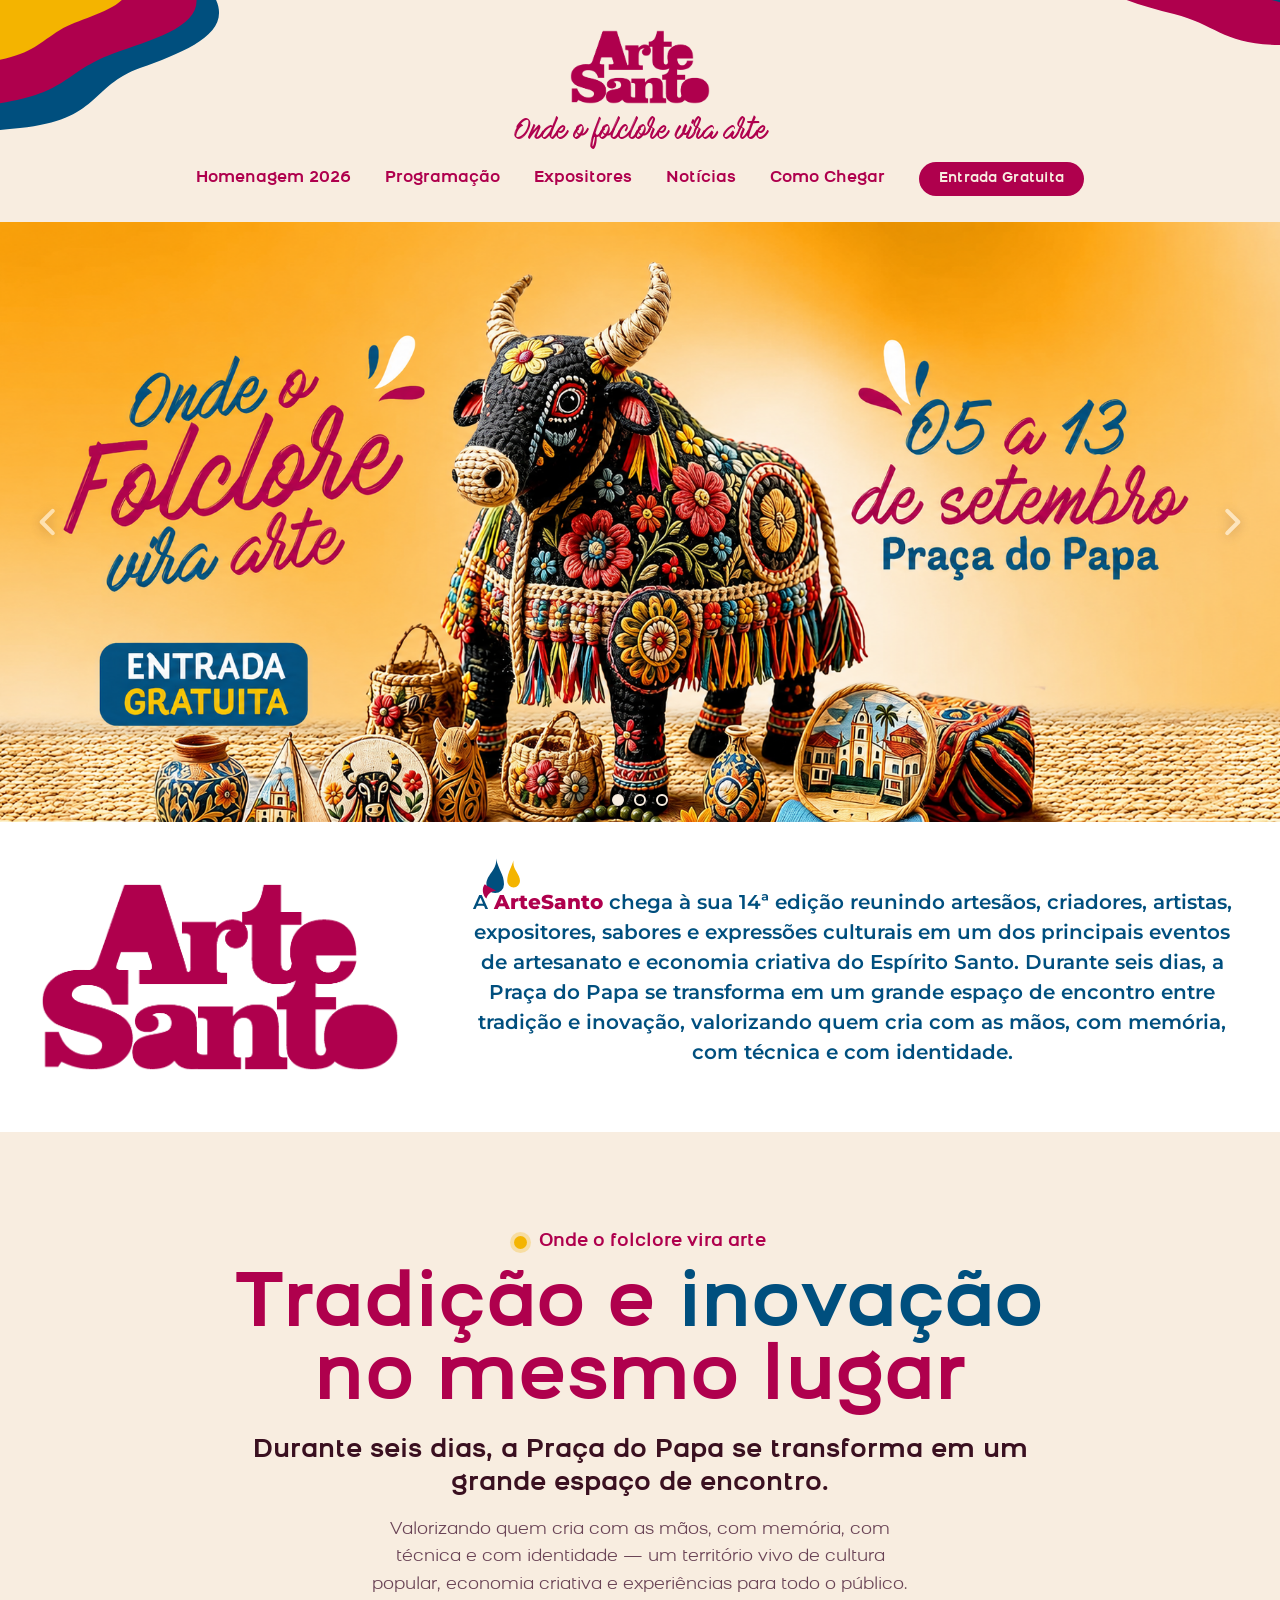
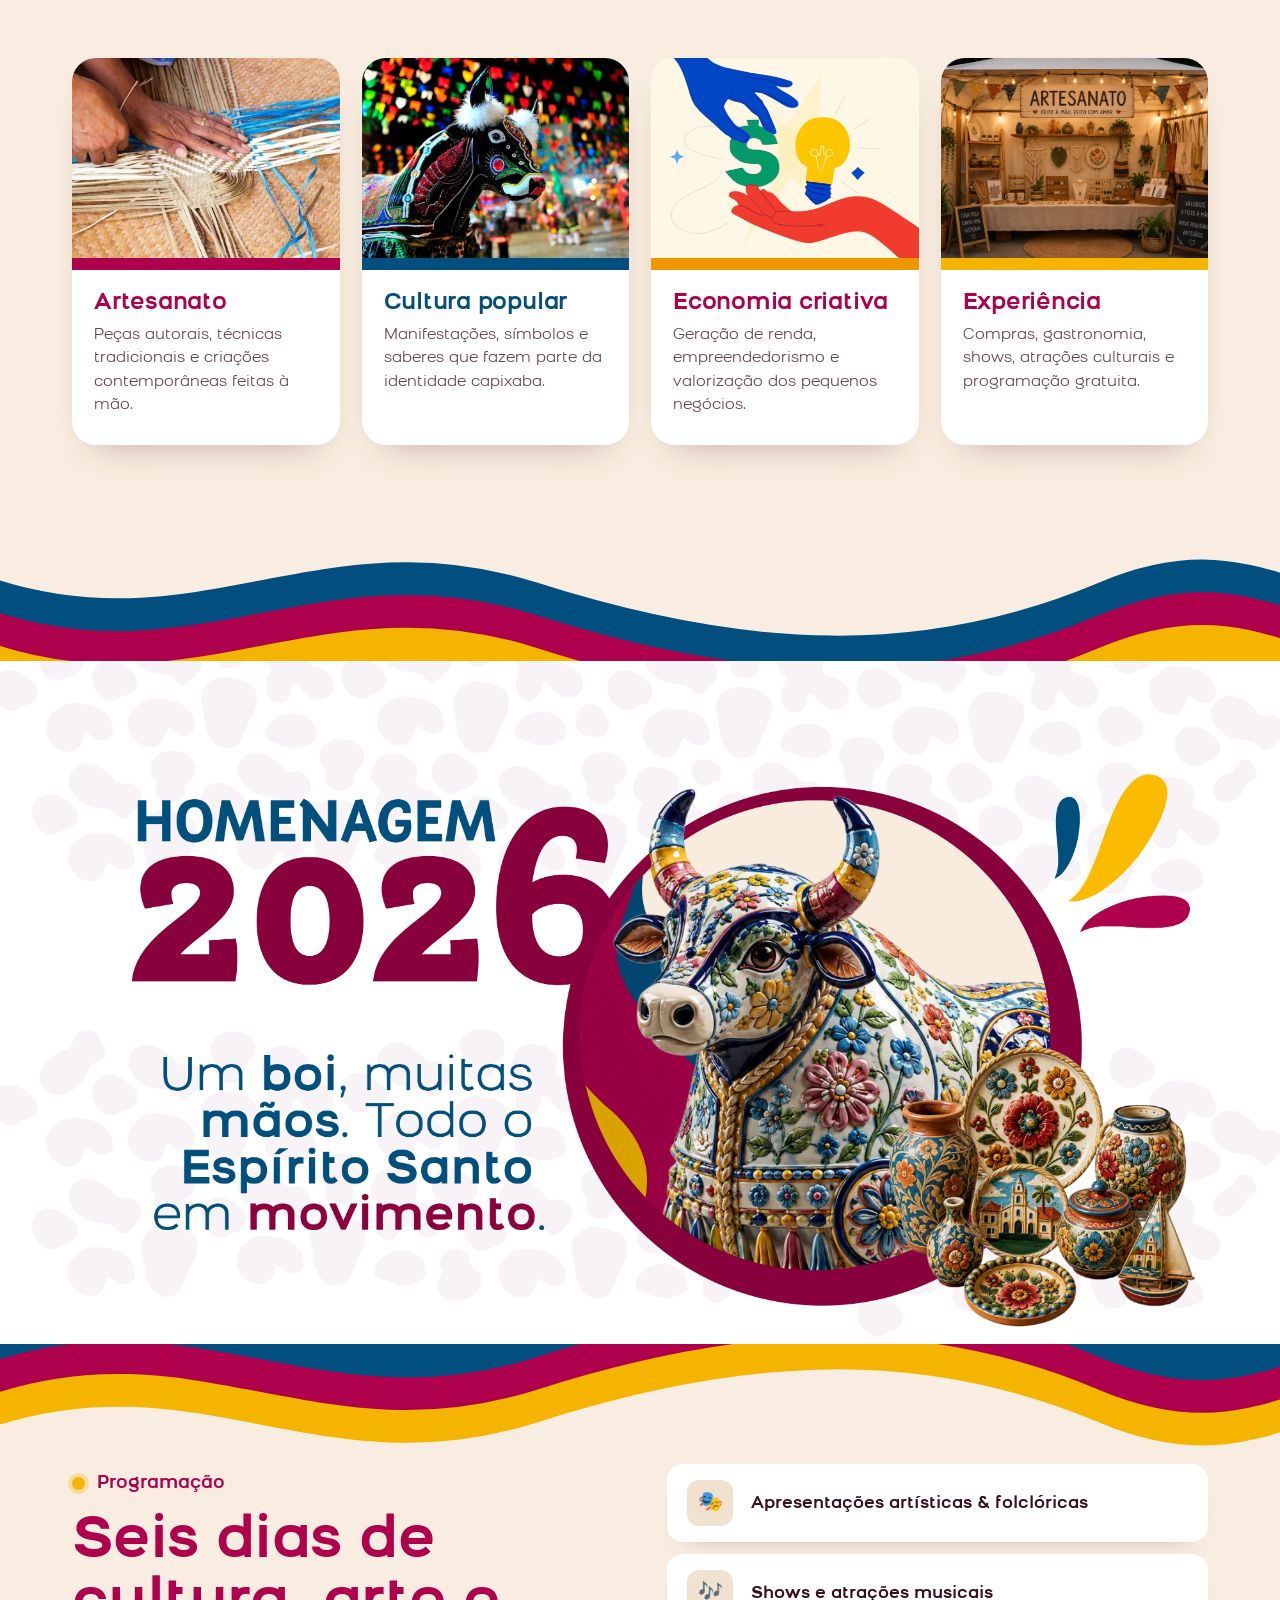
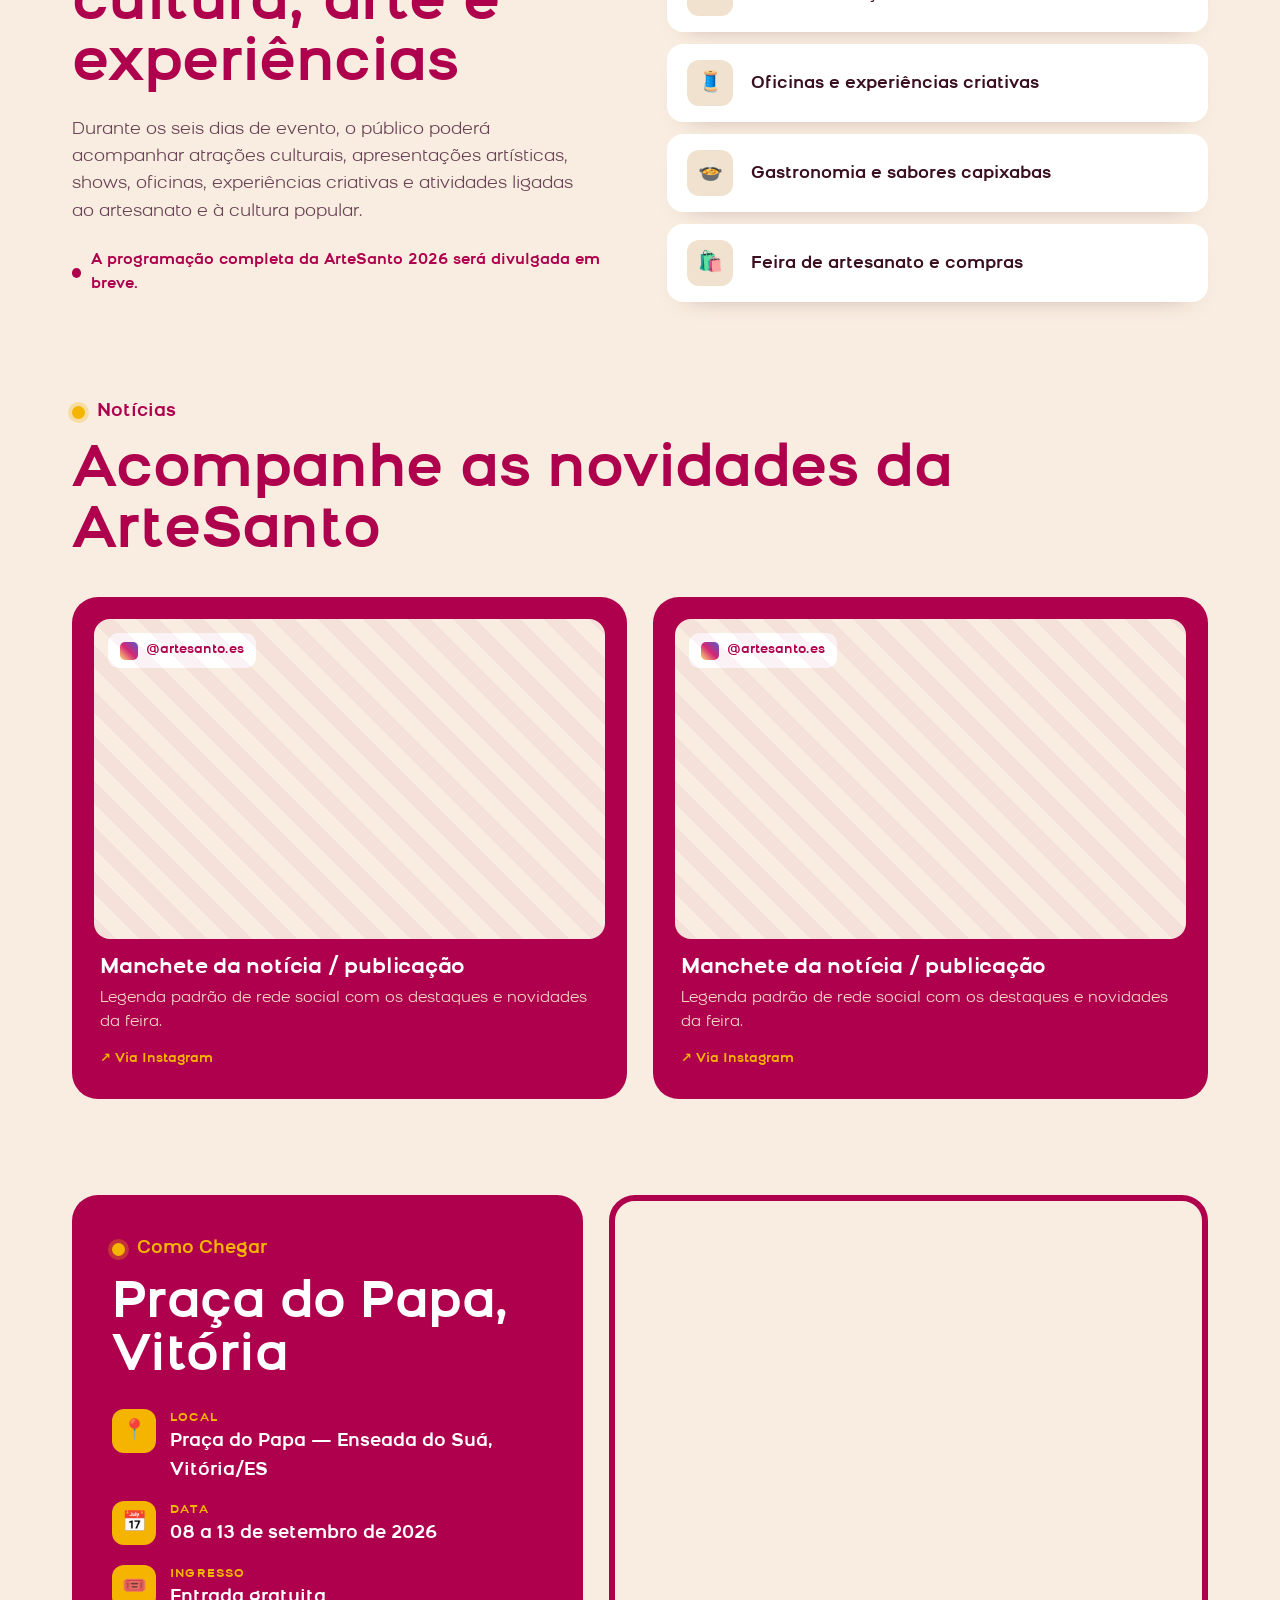
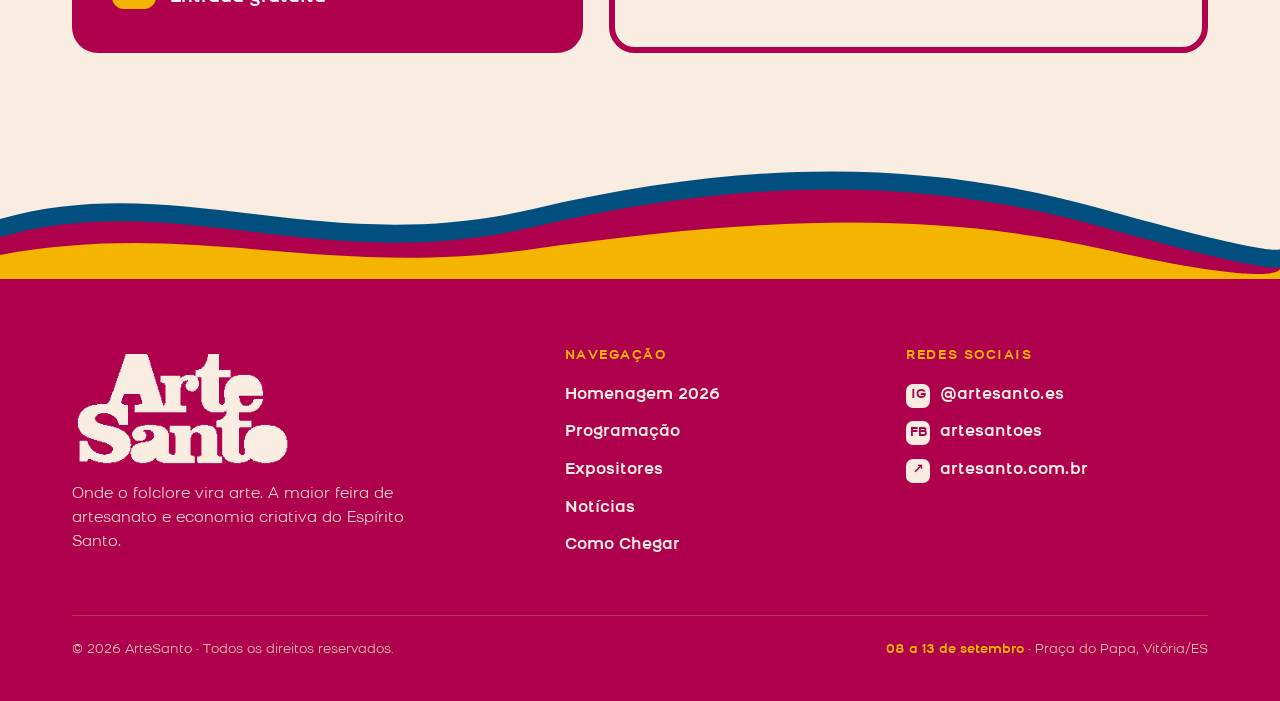
==== index.html @ 48ae7c22 "Troca as artes do aviso de edital pelas versoes atualizadas AVISO_EDITAL Co-Authored-By: Claude Fabl" ====
<!DOCTYPE html>
<html lang="pt-BR">

<head>
  <meta charset="UTF-8" />
  <meta name="viewport" content="width=device-width, initial-scale=1.0" />
  <title>ArteSanto 2026 — Onde o folclore vira arte</title>
  <link rel="icon" type="image/png" sizes="32x32" href="img/favicon-32.png" />
  <link rel="icon" type="image/png" sizes="192x192" href="img/favicon-192.png" />
  <link rel="icon" type="image/png" sizes="512x512" href="img/favicon-512.png" />
  <link rel="apple-touch-icon" sizes="180x180" href="img/apple-touch-icon.png" />
  <script>document.write('<link rel="stylesheet" href="css/styles.css?v=' + Date.now() + '">');</script>
  <noscript>
    <link rel="stylesheet" href="css/styles.css" />
  </noscript>
</head>

<body>

  <!-- ============ HEADER ============ -->
  <header id="top">
    <svg class="corner-tl" viewBox="0 0 340 220" fill="none" aria-hidden="true">
      <path d="M-40 0H230c30 40-20 60-70 78s-40 52-120 60S-60 150-60 150z" fill="#004F7E" />
      <path d="M-40 -10H210c26 44-30 56-78 74s-44 40-118 50S-60 120-60 120z" fill="#AF004D" />
      <path d="M-40 -20H150c10 40-44 44-70 60s-30 28-90 34S-60 96-60 96z" fill="#F4B400" />
    </svg>
    <svg class="corner-tr" viewBox="0 0 320 200" fill="none" aria-hidden="true">
      <path d="M360 -20H120c-30 36 26 52 74 64s50 36 130 30 56-28 56-28z" fill="#AF004D" />
      <path d="M360 -40H170c-20 30 30 44 70 54s60 26 120 22z" fill="#004F7E" />
    </svg>
    <button class="burger" id="burger" aria-label="Menu"><span></span><span></span><span></span></button>
    <nav class="nav">
      <a class="logo" href="#top"><img src="img/logo-stack.png" alt="ArteSanto" /></a>
      <div class="tagline script">Onde o folclore vira arte</div>
      <div class="menu">
        <a href="#homenagem">Homenagem 2026</a>
        <a href="#programacao">Programação</a>
        <a href="#expositores">Expositores</a>
        <a href="#noticias">Notícias</a>
        <a href="#chegar">Como Chegar</a>
        <a class="free" href="#evento">Entrada Gratuita</a>
      </div>
    </nav>
  </header>

  <!-- ============ HERO (carrossel de banners oficiais) ============ -->
  <section class="hero-banner" id="evento">
    <div class="hero-carousel" id="heroCarousel">
      <div class="hc-slide active">
        <picture>
          <source media="(max-width:600px)" srcset="img/banner-hero-mobile.png" />
          <source media="(max-width:1024px)" srcset="img/banner-hero-tablet.png" />
          <img src="img/banner-hero.png"
            alt="ArteSanto — Onde o folclore vira arte · 08 a 13 de setembro · Praça do Papa · Entrada gratuita" />
        </picture>
      </div>
      <div class="hc-slide fit">
        <img class="hc-bg" src="img/AVISO_EDITAL%201-05.png" alt="" aria-hidden="true" />
        <picture>
          <source media="(max-width:600px)" srcset="img/AVISO_EDITAL%201-01.png" />
          <source media="(max-width:1024px)" srcset="img/AVISO_EDITAL%201-03.png" />
          <img src="img/AVISO_EDITAL%201-05.png"
            alt="Artesão capixaba com SICAB — edital da ADERES para seleção de expositores da ArteSanto será publicado no dia 15/07" />
        </picture>
      </div>
      <div class="hc-slide fit">
        <img class="hc-bg" src="img/AVISO_EDITAL%201-06.png" alt="" aria-hidden="true" />
        <picture>
          <source media="(max-width:600px)" srcset="img/AVISO_EDITAL%201-02.png" />
          <source media="(max-width:1024px)" srcset="img/AVISO_EDITAL%201-04.png" />
          <img src="img/AVISO_EDITAL%201-06.png"
            alt="Garanta seu estande comercial — conheça as vantagens e faça sua reserva: Luci (27) 98115-8584 · Sandro (83) 99604-3279" />
        </picture>
      </div>
      <button class="hc-arrow prev" aria-label="Slide anterior">
        <svg viewBox="0 0 24 24" aria-hidden="true">
          <path d="M15 5l-7 7 7 7" fill="none" stroke="currentColor" stroke-width="2.6" stroke-linecap="round"
            stroke-linejoin="round" />
        </svg>
      </button>
      <button class="hc-arrow next" aria-label="Próximo slide">
        <svg viewBox="0 0 24 24" aria-hidden="true">
          <path d="M9 5l7 7-7 7" fill="none" stroke="currentColor" stroke-width="2.6" stroke-linecap="round"
            stroke-linejoin="round" />
        </svg>
      </button>
      <div class="hc-dots">
        <button class="hc-dot active" aria-label="Ir para o slide 1"></button>
        <button class="hc-dot" aria-label="Ir para o slide 2"></button>
        <button class="hc-dot" aria-label="Ir para o slide 3"></button>
      </div>
    </div>
  </section>

  <!-- ============ EVENTO INTRO (logo + paragrafo) ============ -->
  <section class="evento-intro">
    <!-- <div class="ei-strip"></div> -->
    <div class="wrap ei-grid">
      <div class="ei-logo"><img src="img/logo-stack.png" alt="ArteSanto" /></div>
      <div class="ei-text">
        <svg class="ei-drops" viewBox="0 0 70 64" fill="none" aria-hidden="true">
          <path d="M30 2c2 14-12 20-12 32a11 11 0 0022 0C40 22 33 16 30 2z" fill="#004F7E" />
          <path d="M52 4c-2 12 8 16 8 26a8 8 0 01-16 0c0-10 5-16 8-26z" fill="#F4B400" />
          <path d="M16 34c-4 4-3 14 2 18 2-6 6-9 12-10-5-3-10-5-14-8z" fill="#AF004D" />
        </svg>
        <p>A <strong>ArteSanto</strong> chega à sua 14ª edição reunindo artesãos, criadores, artistas, expositores,
          sabores e expressões culturais em um dos principais eventos de artesanato e economia criativa do Espírito
          Santo. Durante seis dias, a Praça do Papa se transforma em um grande espaço de encontro entre tradição e
          inovação, valorizando quem cria com as mãos, com memória, com técnica e com identidade.</p>
      </div>
    </div>
  </section>

  <!-- ============ INTRO + PILARES ============ -->
  <section class="band cream">
    <div class="wrap">
      <div class="intro intro-center reveal">
        <div class="section-eyebrow"><span class="pin"></span>Onde o folclore vira arte</div>
        <h2>Tradição e <span class="o">inovação</span> no mesmo lugar</h2>
        <p class="big">Durante seis dias, a Praça do Papa se transforma em um grande espaço de encontro.</p>
        <p>Valorizando quem cria com as mãos, com memória, com técnica e com identidade — um território vivo de
          cultura popular, economia criativa e experiências para todo o público.</p>
      </div>

      <div class="pilares">
        <div class="pilar c1 reveal d1">
          <div class="pic"><img src="img/weaving.jpg" alt="Artesã trançando fibras" /></div>
          <div class="stripe"></div>
          <div class="b">
            <h3>Artesanato</h3>
            <p>Peças autorais, técnicas tradicionais e criações contemporâneas feitas à mão.</p>
          </div>
        </div>
        <div class="pilar c2 reveal d2">
          <div class="pic"><img src="img/hero-bull.jpg" alt="Cultura popular capixaba" /></div>
          <div class="stripe"></div>
          <div class="b">
            <h3>Cultura popular</h3>
            <p>Manifestações, símbolos e saberes que fazem parte da identidade capixaba.</p>
          </div>
        </div>
        <div class="pilar c3 reveal d3">
          <div class="pic"><img src="img/economia.jpg" alt="Economia criativa" /></div>
          <div class="stripe"></div>
          <div class="b">
            <h3>Economia criativa</h3>
            <p>Geração de renda, empreendedorismo e valorização dos pequenos negócios.</p>
          </div>
        </div>
        <div class="pilar c4 reveal d4">
          <div class="pic"><img src="img/experiencia.png" alt="Experiência para o público" /></div>
          <div class="stripe"></div>
          <div class="b">
            <h3>Experiência</h3>
            <p>Compras, gastronomia, shows, atrações culturais e programação gratuita.</p>
          </div>
        </div>
      </div>
    </div>
    <!-- <div class="leopard-band" style="height:120px;margin-top:70px"></div> -->
  </section>

  <!-- wave divider into homenagem -->
  <svg class="waves" viewBox="0 0 1440 88" preserveAspectRatio="none" aria-hidden="true">
    <path d="M-20 40 C 220 95 360 -5 600 45 S 1040 100 1240 45 S 1480 95 1700 45" fill="none" stroke="#004F7E"
      stroke-width="30" />
    <path d="M-20 64 C 220 119 360 19 600 69 S 1040 124 1240 69 S 1480 119 1700 69" fill="none" stroke="#AF004D"
      stroke-width="30" />
    <path d="M-20 88 C 220 143 360 43 600 93 S 1040 148 1240 93 S 1480 143 1700 93" fill="none" stroke="#F4B400"
      stroke-width="30" />
  </svg>

  <!-- ============ HOMENAGEM (banner oficial) ============ -->
  <section class="homenagem-banner" id="homenagem">
    <picture>
      <source media="(max-width:600px)" srcset="img/banner-homenagem-mobile.png" />
      <source media="(max-width:1024px)" srcset="img/banner-homenagem-tablet.png" />
      <img src="img/banner-homenagem.jpg"
        alt="Homenagem 2026 — Um boi, muitas mãos. Todo o Espírito Santo em movimento." />
    </picture>
  </section>

  <svg class="waves flip" viewBox="0 0 1440 88" preserveAspectRatio="none" aria-hidden="true">
    <path d="M-20 40 C 220 95 360 -5 600 45 S 1040 100 1240 45 S 1480 95 1700 45" fill="none" stroke="#F4B400"
      stroke-width="30" />
    <path d="M-20 64 C 220 119 360 19 600 69 S 1040 124 1240 69 S 1480 119 1700 69" fill="none" stroke="#AF004D"
      stroke-width="30" />
    <path d="M-20 88 C 220 143 360 43 600 93 S 1040 148 1240 93 S 1480 143 1700 93" fill="none" stroke="#004F7E"
      stroke-width="30" />
  </svg>

  <!-- ============ EXPOSITORES ============ -->
  <section class="band cream hide" id="expositores">
    <div class="wrap">
      <div class="expo-head reveal">
        <div class="section-eyebrow"><span class="pin"></span>Expositores</div>
        <h2>Artesãos que transformam matéria-prima em peças únicas</h2>
        <p>A ArteSanto reúne artesãos e expositores que transformam matérias-primas, técnicas e histórias em peças
          autorais. Em breve, você poderá conhecer os participantes da edição 2026.</p>
      </div>
      <div class="carousel reveal d1">
        <button class="arrow" aria-label="Anterior">‹</button>
        <div class="expo-track">
          <div class="expo-card">
            <div class="bgwash"></div><img src="img/boi-renda.png" alt="Boi de renda e crochê" />
            <div class="cap"><span>Renda &amp; crochê</span>
              <h3>Boi de renda</h3>
            </div>
          </div>
          <div class="expo-card">
            <div class="bgwash"></div><img src="img/cestaria.png" alt="Cestaria artesanal bordada" />
            <div class="cap"><span>Fibras &amp; trançados</span>
              <h3>Cestaria capixaba</h3>
            </div>
          </div>
          <div class="expo-card">
            <div class="bgwash"></div><img src="img/ceramica.png" alt="Cerâmica pintada à mão" />
            <div class="cap"><span>Barro &amp; pintura</span>
              <h3>Cerâmica decorativa</h3>
            </div>
          </div>
        </div>
        <button class="arrow" aria-label="Próximo">›</button>
      </div>
      <div class="soon-pill reveal">Conheça os participantes da edição 2026 — lista de expositores em breve.</div>
    </div>
  </section>

  <!-- ============ PROGRAMAÇÃO ============ -->
  <section class="band cream" id="programacao" style="padding-top:0">
    <div class="wrap prog-grid">
      <div class="reveal">
        <div class="section-eyebrow"><span class="pin"></span>Programação</div>
        <h2>Seis dias de cultura, arte e experiências</h2>
        <p>Durante os seis dias de evento, o público poderá acompanhar atrações culturais, apresentações artísticas,
          shows, oficinas, experiências criativas e atividades ligadas ao artesanato e à cultura popular.</p>
        <div class="prog-soon"><span class="pulse"></span> A programação completa da ArteSanto 2026 será divulgada em
          breve.</div>
      </div>
      <div class="prog-list reveal d1">
        <div class="row">
          <div class="ic">🎭</div><b>Apresentações artísticas &amp; folclóricas</b>
        </div>
        <div class="row">
          <div class="ic">🎶</div><b>Shows e atrações musicais</b>
        </div>
        <div class="row">
          <div class="ic">🧵</div><b>Oficinas e experiências criativas</b>
        </div>
        <div class="row">
          <div class="ic">🍲</div><b>Gastronomia e sabores capixabas</b>
        </div>
        <div class="row">
          <div class="ic">🛍️</div><b>Feira de artesanato e compras</b>
        </div>
      </div>
    </div>
  </section>

  <!-- ============ NOTÍCIAS ============ -->
  <section class="band cream" id="noticias" style="padding-top:0">
    <div class="wrap">
      <div class="news-head reveal">
        <div class="section-eyebrow"><span class="pin"></span>Notícias</div>
        <h2>Acompanhe as novidades da ArteSanto</h2>
      </div>
      <div class="news-grid">
        <article class="news-card reveal d1">
          <a class="card-link" href="https://www.instagram.com/p/DZfsk6Zj7_R/" target="_blank" rel="noopener">
            <div class="ph">
              <div class="ig"><span class="glyph"></span> @artesanto.es</div>
            </div>
            <div class="b">
              <h3>Manchete da notícia / publicação</h3>
              <p>Legenda padrão de rede social com os destaques e novidades da feira.</p>
              <div class="via">↗ Via Instagram</div>
            </div>
          </a>
        </article>
        <article class="news-card reveal d2">
          <a class="card-link" href="https://www.instagram.com/p/DWGouVnjpbp/" target="_blank" rel="noopener">
            <div class="ph">
              <div class="ig"><span class="glyph"></span> @artesanto.es</div>
            </div>
            <div class="b">
              <h3>Manchete da notícia / publicação</h3>
              <p>Legenda padrão de rede social com os destaques e novidades da feira.</p>
              <div class="via">↗ Via Instagram</div>
            </div>
          </a>
        </article>
      </div>
    </div>
  </section>

  <!-- ============ COMO CHEGAR ============ -->
  <section class="band cream" id="chegar" style="padding-top:0">
    <div class="wrap chegar-grid">
      <div class="chegar-info reveal">
        <div class="section-eyebrow"><span class="pin"></span>Como Chegar</div>
        <h2>Praça do Papa, Vitória</h2>
        <div class="addr">
          <div class="item">
            <div class="ic">📍</div>
            <div>
              <div class="k">Local</div>
              <div class="v">Praça do Papa — Enseada do Suá, Vitória/ES</div>
            </div>
          </div>
          <div class="item">
            <div class="ic">📅</div>
            <div>
              <div class="k">Data</div>
              <div class="v">08 a 13 de setembro de 2026</div>
            </div>
          </div>
          <div class="item">
            <div class="ic">🎟️</div>
            <div>
              <div class="k">Ingresso</div>
              <div class="v">Entrada gratuita</div>
            </div>
          </div>
        </div>
      </div>
      <div class="map-card reveal d1">
        <iframe
          src="https://www.google.com/maps?q=Pra%C3%A7a%20do%20Papa,%20Enseada%20do%20Su%C3%A1,%20Vit%C3%B3ria%20-%20ES&output=embed"
          title="Mapa da Praça do Papa, Vitória/ES" loading="lazy" referrerpolicy="no-referrer-when-downgrade"
          allowfullscreen></iframe>
      </div>
    </div>
  </section>

  <!-- footer waves -->
  <svg class="foot-waves" viewBox="0 0 1440 130" preserveAspectRatio="none" aria-hidden="true">
    <path d="M0 70 C 200 20 360 110 600 60 S 1040 10 1240 60 S 1440 100 1440 100 L1440 130 L0 130 Z" fill="#004F7E" />
    <path d="M0 88 C 200 38 360 128 600 78 S 1040 28 1240 78 S 1440 118 1440 118 L1440 130 L0 130 Z" fill="#AF004D" />
    <path d="M0 106 C 220 70 360 130 600 100 S 1040 60 1240 100 1440 120 1440 120 L1440 130 L0 130 Z" fill="#F4B400" />
  </svg>

  <!-- ============ FOOTER ============ -->
  <footer>
    <div class="wrap">
      <div class="foot-top">
        <div class="foot-brand reveal">
          <img src="img/logo-cream.png" alt="ArteSanto" />
          <p>Onde o folclore vira arte. A maior feira de artesanato e economia criativa do Espírito Santo.</p>
        </div>
        <div class="foot-col reveal d1">
          <h4>Navegação</h4>
          <a href="#homenagem">Homenagem 2026</a>
          <a href="#programacao">Programação</a>
          <a href="#expositores">Expositores</a>
          <a href="#noticias">Notícias</a>
          <a href="#chegar">Como Chegar</a>
        </div>
        <div class="foot-col foot-social reveal d2">
          <h4>Redes sociais</h4>
          <a href="#"><span class="g">IG</span> @artesanto.es</a>
          <a href="#"><span class="g">FB</span> artesantoes</a>
          <a href="#"><span class="g">↗</span> artesanto.com.br</a>
        </div>
      </div>
      <div class="foot-bottom">
        <span>© 2026 ArteSanto · Todos os direitos reservados.</span>
        <span><b>08 a 13 de setembro</b> · Praça do Papa, Vitória/ES</span>
      </div>
    </div>
  </footer>

  <!-- mobile menu -->
  <div class="mobile-menu" id="mobileMenu">
    <button class="close" id="closeMenu" aria-label="Fechar">×</button>
    <a href="#homenagem">Homenagem 2026</a>
    <a href="#programacao">Programação</a>
    <a href="#expositores">Expositores</a>
    <a href="#noticias">Notícias</a>
    <a href="#chegar">Como Chegar</a>
  </div>

  <script>
    const burger = document.getElementById('burger');
    const mm = document.getElementById('mobileMenu');
    burger.addEventListener('click', () => mm.classList.add('open'));
    document.getElementById('closeMenu').addEventListener('click', () => mm.classList.remove('open'));
    mm.querySelectorAll('a').forEach(a => a.addEventListener('click', () => mm.classList.remove('open')));
    const hc = document.getElementById('heroCarousel');
    const hcSlides = hc.querySelectorAll('.hc-slide');
    const hcDots = hc.querySelectorAll('.hc-dot');
    let hcCur = 0, hcTimer;
    function hcGoTo(i) {
      hcSlides[hcCur].classList.remove('active');
      hcDots[hcCur].classList.remove('active');
      hcCur = (i + hcSlides.length) % hcSlides.length;
      hcSlides[hcCur].classList.add('active');
      hcDots[hcCur].classList.add('active');
    }
    function hcRestart() { clearInterval(hcTimer); hcTimer = setInterval(() => hcGoTo(hcCur + 1), 6000); }
    hc.querySelector('.hc-arrow.prev').addEventListener('click', () => { hcGoTo(hcCur - 1); hcRestart(); });
    hc.querySelector('.hc-arrow.next').addEventListener('click', () => { hcGoTo(hcCur + 1); hcRestart(); });
    hcDots.forEach((d, i) => d.addEventListener('click', () => { hcGoTo(i); hcRestart(); }));
    hc.addEventListener('mouseenter', () => clearInterval(hcTimer));
    hc.addEventListener('mouseleave', hcRestart);
    let hcX0 = null;
    hc.addEventListener('touchstart', e => { hcX0 = e.touches[0].clientX; clearInterval(hcTimer); }, { passive: true });
    hc.addEventListener('touchend', e => {
      if (hcX0 === null) return;
      const dx = e.changedTouches[0].clientX - hcX0;
      if (Math.abs(dx) > 40) hcGoTo(hcCur + (dx < 0 ? 1 : -1));
      hcX0 = null;
      hcRestart();
    }, { passive: true });
    hcRestart();
    const io = new IntersectionObserver((es) => { es.forEach(e => { if (e.isIntersecting) { e.target.classList.add('in'); io.unobserve(e.target) } }) }, { threshold: .12 });
    function initReveals() { document.querySelectorAll('.reveal').forEach(el => { const r = el.getBoundingClientRect(); if (r.top > innerHeight * 0.9) { el.classList.add('armed'); io.observe(el) } }) }
    if (document.readyState !== 'loading') initReveals(); else addEventListener('DOMContentLoaded', initReveals);
  </script>
</body>

</html>
---- css/styles.css ----
@font-face {
  font-family: 'Bronova';
  src: url('../fonts/Bronova-Regular.ttf') format('truetype');
  font-weight: 400;
  font-display: swap
}

@font-face {
  font-family: 'Bronova';
  src: url('../fonts/Bronova-Bold.ttf') format('truetype');
  font-weight: 700;
  font-display: swap
}

@font-face {
  font-family: 'Mark';
  src: url('../fonts/mark_my_words.ttf') format('truetype');
  font-display: swap
}

@font-face {
  font-family: 'Mont';
  src: url('../fonts/Montserrat-600.woff2') format('woff2');
  font-weight: 600;
  font-display: swap
}

@font-face {
  font-family: 'Mont';
  src: url('../fonts/Montserrat-800.woff2') format('woff2');
  font-weight: 800;
  font-display: swap
}

:root {
  --magenta: #AF004D;
  --magenta-deep: #950540;
  --orange: #EF9700;
  --blue: #004F7E;
  --yellow: #F4B400;
  --cream: #F8EDE0;
  --cream-2: #F1E2CF;
  --pink: #C8A2B5;
  --ink: #3A1020;
  --display: 'Bronova', system-ui, sans-serif;
  --body: 'Bronova', system-ui, sans-serif;
  --script: 'Mark', cursive;
  --maxw: 1200px;
}

* {
  box-sizing: border-box;
  margin: 0;
  padding: 0
}

html {
  scroll-behavior: smooth
}

body {
  font-family: var(--body);
  color: var(--ink);
  background: var(--cream);
  line-height: 1.6;
  -webkit-font-smoothing: antialiased;
  overflow-x: hidden
}

img {
  display: block;
  max-width: 100%
}

a {
  color: inherit;
  text-decoration: none
}

svg {
  display: block
}

.wrap {
  max-width: var(--maxw);
  margin: 0 auto;
  padding: 0 32px
}

h1,
h2,
h3,
h4 {
  font-family: var(--display);
  font-weight: 700;
  line-height: 1.04;
  letter-spacing: -.01em
}

.display {
  font-family: var(--display)
}

.script {
  font-family: var(--script);
  font-weight: 400
}

/* ===== decorative helpers ===== */
.drop {
  position: absolute;
  pointer-events: none
}

.leopard-band {
  background: url('../img/leopard.png');
  background-size: 340px;
  opacity: .85
}

/* ===== header ===== */
header {
  position: relative;
  background: var(--cream);
  z-index: 20;
  overflow: hidden
}

.corner-tl {
  position: absolute;
  top: -10px;
  left: -20px;
  width: 340px;
  pointer-events: none
}

.corner-tr {
  position: absolute;
  top: -30px;
  right: -20px;
  width: 320px;
  pointer-events: none
}

.nav {
  position: relative;
  display: flex;
  flex-direction: column;
  align-items: center;
  gap: 18px;
  padding: 30px 0 26px;
  z-index: 3
}

.nav .logo img {
  height: 74px;
  width: auto
}

.nav .tagline {
  font-family: var(--script);
  color: var(--magenta);
  font-size: 26px;
  margin-top: -4px;
  line-height: 1
}

.menu {
  display: flex;
  align-items: center;
  gap: 34px;
  font-family: var(--display);
  font-weight: 600;
  font-size: 16px;
  color: var(--magenta)
}

.menu a {
  position: relative;
  padding: 4px 0;
  white-space: nowrap
}

.menu a::after {
  content: "";
  position: absolute;
  left: 0;
  bottom: -2px;
  height: 3px;
  width: 0;
  background: var(--yellow);
  border-radius: 3px;
  transition: width .25s
}

.menu a:hover::after {
  width: 100%
}

.menu .free {
  background: var(--magenta);
  color: var(--cream);
  padding: 10px 20px;
  border-radius: 999px;
  font-weight: 700;
  font-size: 14px;
  letter-spacing: .02em;
  white-space: nowrap;
  line-height: 1
}

.menu .free::after {
  display: none
}

.burger {
  display: none;
  position: absolute;
  right: 24px;
  top: 36px;
  flex-direction: column;
  gap: 5px;
  background: none;
  border: 0;
  cursor: pointer;
  padding: 8px;
  z-index: 4
}

.burger span {
  width: 28px;
  height: 3px;
  background: var(--magenta);
  border-radius: 3px
}

/* ===== hero (banner oficial full-bleed) ===== */
.hero-banner {
  display: block;
  width: 100%
}

.hero-banner picture {
  display: block;
  width: 100%
}

.hero-banner img {
  width: 100%;
  height: auto;
  display: block
}

.hero-carousel {
  position: relative;
  width: 100%;
  aspect-ratio: 2560 / 1200;
  overflow: hidden
}

.hc-slide {
  position: absolute;
  inset: 0;
  opacity: 0;
  transition: opacity .8s ease
}

.hc-slide.active {
  opacity: 1
}

.hc-slide picture,
.hc-slide img {
  width: 100%;
  height: 100%;
  display: block
}

.hc-slide img {
  object-fit: cover
}

/* slides cuja arte não tem a proporção do carrossel: imagem inteira (contain)
   sobre um fundo com a mesma arte desfocada */
.hc-slide.fit picture {
  position: relative;
  z-index: 1
}

.hc-slide.fit picture img {
  object-fit: contain
}

.hc-bg {
  position: absolute;
  inset: 0;
  width: 100%;
  height: 100%;
  object-fit: cover;
  filter: blur(28px) brightness(.92);
  transform: scale(1.12)
}

.hc-arrow {
  position: absolute;
  top: 50%;
  transform: translateY(-50%);
  z-index: 2;
  width: 52px;
  height: 52px;
  border: 0;
  background: transparent;
  color: #fff;
  opacity: .55;
  filter: drop-shadow(0 2px 6px rgba(58, 16, 32, .45));
  display: grid;
  place-items: center;
  cursor: pointer;
  transition: opacity .2s, transform .2s
}

.hc-arrow svg {
  width: 38px;
  height: 38px
}

.hc-arrow:hover {
  opacity: 1;
  transform: translateY(-50%) scale(1.08)
}

.hc-arrow:active {
  transform: translateY(-50%) scale(.96)
}

.hc-arrow.prev {
  left: 22px
}

.hc-arrow.next {
  right: 22px
}

.hc-dots {
  position: absolute;
  left: 50%;
  bottom: 16px;
  transform: translateX(-50%);
  z-index: 2;
  display: flex;
  gap: 10px
}

.hc-dot {
  width: 12px;
  height: 12px;
  padding: 0;
  border-radius: 50%;
  border: 2px solid var(--cream);
  background: transparent;
  cursor: pointer;
  transition: background .2s
}

.hc-dot.active {
  background: var(--cream)
}

/* breakpoints iguais aos <source> do <picture> do hero */
@media (max-width:1024px) {
  .hero-carousel {
    aspect-ratio: 1536 / 2048
  }
}

@media (max-width:600px) {
  .hero-carousel {
    aspect-ratio: 1080 / 1920
  }

  .hc-arrow {
    width: 40px;
    height: 40px
  }

  .hc-arrow svg {
    width: 28px;
    height: 28px
  }

  .hc-arrow.prev {
    left: 12px
  }

  .hc-arrow.next {
    right: 12px
  }
}

/* ===== evento intro (logo + paragrafo) ===== */
.evento-intro {
  background: #fff;
  position: relative
}

/* .ei-strip {
      height: 20px;
      width: 100%;
      background: url('../img/intro-strip.png') center/cover;
      box-shadow: inset 0 -1px 0 rgba(58, 16, 32, .10)
    } */

.ei-grid {
  display: grid;
  grid-template-columns: auto 1fr;
  gap: 64px;
  align-items: center;
  padding: 60px 0
}

.ei-logo {
  display: flex;
  justify-content: center
}

.ei-logo img {
  width: 360px;
  max-width: 100%;
  height: auto
}

.ei-text {
  position: relative
}

.ei-drops {
  position: absolute;
  top: -30px;
  left: 8px;
  width: 56px
}

.ei-text p {
  font-family: 'Mont', sans-serif;
  font-weight: 600;
  color: #004F7E;
  font-size: 20px;
  line-height: 1.5;
  text-align: center;
  text-wrap: pretty;
  margin: 0
}

.ei-text p strong {
  font-weight: 800;
  color: #AF004D
}

@media (max-width:760px) {
  .ei-grid {
    grid-template-columns: 1fr;
    gap: 28px;
    padding: 44px 0
  }

  .ei-logo img {
    width: 250px
  }

  .ei-drops {
    position: static;
    display: block;
    margin: 0 auto 8px
  }

  .ei-text p {
    font-size: 18px
  }
}

/* ===== generic band ===== */
.band {
  position: relative;
  padding: 96px 0
}

.band.cream {
  background: var(--cream)
}

.section-eyebrow {
  display: inline-flex;
  align-items: center;
  gap: 12px;
  font-family: var(--display);
  font-weight: 700;
  color: var(--magenta);
  font-size: 18px;
  margin-bottom: 14px
}

.section-eyebrow .pin {
  width: 13px;
  height: 13px;
  border-radius: 50%;
  background: var(--yellow);
  box-shadow: 0 0 0 4px rgba(244, 180, 0, .28)
}

/* intro + headline */
.intro-grid {
  display: grid;
  grid-template-columns: 1fr 1fr;
  gap: 56px;
  align-items: center
}

/* centered intro (no side photo) */
.intro-center {
  max-width: 820px;
  margin: 0 auto;
  text-align: center
}

.intro-center .section-eyebrow {
  justify-content: center
}

.intro-center p {
  margin-left: auto;
  margin-right: auto
}

.intro h2 {
  font-size: clamp(46px, 6vw, 88px);
  color: var(--magenta);
  line-height: .95
}

.intro h2 .o {
  color: var(--blue)
}

.intro .big {
  font-family: var(--display);
  font-weight: 600;
  font-size: clamp(20px, 2.1vw, 26px);
  color: var(--ink);
  margin: 18px 0 16px;
  line-height: 1.25
}

.intro p {
  color: #6a4456;
  font-size: 17px;
  max-width: 50ch
}

.intro-photo {
  position: relative;
  border-radius: 28px;
  overflow: hidden;
  border: 6px solid #fff;
  box-shadow: 0 22px 44px -22px rgba(80, 0, 30, .45);
  aspect-ratio: 5/5
}

.intro-photo img {
  width: 100%;
  height: 100%;
  object-fit: cover
}

/* pilares */
.pilares {
  display: grid;
  grid-template-columns: repeat(4, 1fr);
  gap: 22px;
  margin-top: 60px
}

.pilar {
  background: #fff;
  border-radius: 24px;
  overflow: hidden;
  box-shadow: 0 18px 36px -24px rgba(80, 0, 30, .4);
  display: flex;
  flex-direction: column;
  transition: transform .25s
}

.pilar:hover {
  transform: translateY(-8px)
}

.pilar .pic {
  aspect-ratio: 4/3;
  position: relative;
  overflow: hidden
}

.pilar .pic img {
  width: 100%;
  height: 100%;
  object-fit: cover
}

.pilar .stripe {
  height: 12px
}

.pilar.c1 .stripe {
  background: var(--magenta)
}

.pilar.c2 .stripe {
  background: var(--blue)
}

.pilar.c3 .stripe {
  background: var(--green, var(--orange))
}

.pilar.c4 .stripe {
  background: var(--yellow)
}

.pilar .b {
  padding: 22px 22px 28px
}

.pilar h3 {
  font-size: 23px;
  color: var(--magenta);
  margin-bottom: 8px
}

.pilar.c2 h3 {
  color: var(--blue)
}

.pilar p {
  font-size: 14.5px;
  color: #6a4456
}

/* wave ribbons divider */
.waves {
  display: block;
  width: 100%;
  height: 120px
}

.waves.flip {
  transform: scaleY(-1)
}

/* homenagem banner (oficial full-bleed) */
.homenagem-banner {
  display: block;
  width: 100%
}

.homenagem-banner picture {
  display: block;
  width: 100%
}

.homenagem-banner img {
  width: 100%;
  height: auto;
  display: block
}

/* homenagem (magenta) */
.homenagem {
  position: relative;
  background: var(--magenta);
  color: var(--cream);
  overflow: hidden
}

.homenagem .le-top {
  position: absolute;
  inset: 0 0 auto 0;
  height: 300px;
  opacity: .12
}

.hom-seal {
  display: flex;
  justify-content: center;
  margin-bottom: -60px;
  position: relative;
  z-index: 5
}

.hom-seal svg {
  width: 170px;
  height: 170px;
  filter: drop-shadow(0 14px 22px rgba(0, 0, 0, .28))
}

.hom-grid {
  display: grid;
  grid-template-columns: 1.05fr .95fr;
  gap: 50px;
  align-items: center;
  position: relative;
  z-index: 3
}

.hom-text .section-eyebrow {
  color: var(--yellow)
}

.hom-text .section-eyebrow .pin {
  background: var(--yellow)
}

.hom-text h2 {
  font-size: clamp(40px, 5.4vw, 76px);
  color: #fff;
  margin: 8px 0 22px
}

.hom-text h2 em {
  font-style: normal;
  color: var(--yellow)
}

.hom-text p {
  color: #F4D9C7;
  font-size: 17px;
  max-width: 50ch;
  margin-bottom: 14px
}

.hom-text strong {
  color: #fff
}

.hom-tags {
  display: flex;
  flex-wrap: wrap;
  gap: 10px;
  margin-top: 24px
}

.hom-tags span {
  border: 2px solid rgba(248, 237, 224, .45);
  color: var(--cream);
  font-family: var(--display);
  font-weight: 600;
  font-size: 14px;
  padding: 7px 16px;
  border-radius: 999px
}

.hom-media {
  position: relative;
  display: grid;
  place-items: center;
  min-height: 480px
}

.hom-media .halo {
  position: absolute;
  width: 108%;
  aspect-ratio: 1;
  border-radius: 50%;
  background: radial-gradient(circle, var(--yellow) 0%, rgba(244, 180, 0, 0) 62%);
  opacity: .5
}

.hom-media img {
  position: relative;
  width: 84%;
  filter: drop-shadow(0 30px 46px rgba(0, 0, 0, .45));
  animation: float 6s ease-in-out infinite
}

@keyframes float {

  0%,
  100% {
    transform: translateY(0)
  }

  50% {
    transform: translateY(-16px)
  }
}

/* expositores */
.expo-head {
  max-width: 60ch;
  margin-bottom: 18px
}

.expo-head h2 {
  font-size: clamp(38px, 4.6vw, 62px);
  color: var(--magenta);
  margin-bottom: 16px
}

.expo-head p {
  color: #6a4456;
  font-size: 18px
}

.carousel {
  position: relative;
  display: flex;
  align-items: center;
  gap: 14px;
  margin-top: 34px
}

.carousel .arrow {
  flex: none;
  width: 54px;
  height: 54px;
  border-radius: 50%;
  border: 3px solid var(--blue);
  background: var(--cream);
  color: var(--blue);
  display: grid;
  place-items: center;
  cursor: pointer;
  font-size: 22px;
  transition: background .2s, color .2s
}

.carousel .arrow:hover {
  background: var(--blue);
  color: #fff
}

.expo-track {
  flex: 1;
  display: grid;
  grid-template-columns: repeat(3, 1fr);
  gap: 22px
}

.expo-card {
  position: relative;
  background: #fff;
  border-radius: 24px;
  overflow: hidden;
  min-height: 340px;
  display: flex;
  flex-direction: column;
  justify-content: flex-end;
  padding: 26px;
  box-shadow: 0 18px 36px -24px rgba(80, 0, 30, .4);
  transition: transform .3s
}

.expo-card:hover {
  transform: translateY(-6px)
}

.expo-card .bgwash {
  position: absolute;
  inset: 0;
  background: var(--cream-2)
}

.expo-card img {
  position: absolute;
  width: 74%;
  left: 50%;
  top: 44%;
  transform: translate(-50%, -50%);
  transition: transform .4s;
  filter: drop-shadow(0 14px 18px rgba(80, 0, 30, .25))
}

.expo-card:hover img {
  transform: translate(-50%, -50%) scale(1.06) rotate(-2deg)
}

.expo-card .cap {
  position: relative;
  z-index: 2
}

.expo-card .cap span {
  font-family: var(--display);
  font-weight: 700;
  font-size: 12px;
  letter-spacing: .12em;
  text-transform: uppercase;
  color: var(--orange)
}

.expo-card .cap h3 {
  font-size: 22px;
  color: var(--magenta);
  margin-top: 2px
}

.soon-pill {
  margin: 42px auto 0;
  max-width: 680px;
  display: flex;
  align-items: center;
  gap: 14px;
  justify-content: center;
  background: var(--yellow);
  border-radius: 18px;
  padding: 20px 26px;
  font-family: var(--display);
  font-weight: 700;
  font-size: 18px;
  color: var(--magenta-deep);
  text-align: center
}

/* programação */
.prog-grid {
  display: grid;
  grid-template-columns: 1fr 1fr;
  gap: 54px;
  align-items: center
}

.prog-grid h2 {
  font-size: clamp(38px, 4.6vw, 64px);
  color: var(--magenta);
  margin-bottom: 20px
}

.prog-grid p {
  color: #6a4456;
  font-size: 17px;
  max-width: 46ch
}

.prog-list {
  display: flex;
  flex-direction: column;
  gap: 12px
}

.prog-list .row {
  display: flex;
  align-items: center;
  gap: 18px;
  background: #fff;
  border-radius: 16px;
  padding: 16px 20px;
  box-shadow: 0 12px 26px -22px rgba(80, 0, 30, .5)
}

.prog-list .row .ic {
  width: 46px;
  height: 46px;
  border-radius: 12px;
  flex: none;
  display: grid;
  place-items: center;
  font-size: 20px;
  background: var(--cream-2)
}

.prog-list .row b {
  font-family: var(--display);
  font-weight: 600;
  font-size: 17px;
  color: var(--ink)
}

.prog-soon {
  margin-top: 24px;
  display: inline-flex;
  align-items: center;
  gap: 10px;
  font-family: var(--display);
  font-weight: 700;
  color: var(--magenta);
  font-size: 15px
}

.prog-soon .pulse {
  width: 10px;
  height: 10px;
  border-radius: 50%;
  background: var(--magenta);
  animation: pulse 1.6s infinite
}

@keyframes pulse {
  0% {
    box-shadow: 0 0 0 0 rgba(175, 0, 77, .5)
  }

  70% {
    box-shadow: 0 0 0 10px rgba(175, 0, 77, 0)
  }

  100% {
    box-shadow: 0 0 0 0 rgba(175, 0, 77, 0)
  }
}

/* notícias */
.news-head h2 {
  font-size: clamp(38px, 4.6vw, 62px);
  color: var(--magenta);
  margin-bottom: 8px
}

.news-grid {
  display: grid;
  grid-template-columns: 1fr 1fr;
  gap: 26px;
  margin-top: 34px
}

.news-card {
  background: var(--magenta);
  border-radius: 26px;
  padding: 22px;
  color: var(--cream)
}

.news-card a.card-link {
  display: block;
  color: inherit;
  text-decoration: none;
  transition: transform .25s ease
}

.news-card a.card-link:hover {
  transform: translateY(-3px)
}

.news-card a.card-link:hover .via {
  text-decoration: underline
}

.news-card .ph {
  aspect-ratio: 16/10;
  background: var(--cream);
  border-radius: 16px;
  position: relative;
  overflow: hidden
}

.news-card .ph::after {
  content: "";
  position: absolute;
  inset: 0;
  background: repeating-linear-gradient(45deg, rgba(175, 0, 77, .05) 0 16px, transparent 16px 32px)
}

.news-card .ph .ig {
  position: absolute;
  top: 14px;
  left: 14px;
  display: flex;
  align-items: center;
  gap: 8px;
  background: #fff;
  border-radius: 10px;
  padding: 7px 12px;
  font-family: var(--display);
  font-weight: 700;
  font-size: 13px;
  color: var(--magenta)
}

.news-card .ig .glyph {
  width: 18px;
  height: 18px;
  border-radius: 5px;
  background: linear-gradient(45deg, #feda75, #d62976, #4f5bd5)
}

.news-card .b {
  padding: 18px 6px 6px
}

.news-card .b h3 {
  color: #fff;
  font-size: 21px;
  margin-bottom: 8px
}

.news-card .b p {
  color: #F4D9C7;
  font-size: 15px
}

.news-card .b .via {
  margin-top: 14px;
  display: inline-flex;
  align-items: center;
  gap: 8px;
  font-family: var(--display);
  font-weight: 700;
  font-size: 13px;
  color: var(--yellow)
}

/* como chegar */
.chegar-grid {
  display: grid;
  grid-template-columns: .92fr 1.08fr;
  gap: 26px;
  align-items: stretch
}

.chegar-info {
  background: var(--magenta);
  border-radius: 26px;
  padding: 40px;
  color: var(--cream)
}

.chegar-info .section-eyebrow {
  color: var(--yellow)
}

.chegar-info .section-eyebrow .pin {
  background: var(--yellow)
}

.chegar-info h2 {
  color: #fff;
  font-size: clamp(34px, 4vw, 52px);
  margin-bottom: 24px
}

.addr {
  display: flex;
  flex-direction: column;
  gap: 16px
}

.addr .item {
  display: flex;
  gap: 14px;
  align-items: flex-start
}

.addr .item .ic {
  width: 44px;
  height: 44px;
  border-radius: 12px;
  flex: none;
  display: grid;
  place-items: center;
  background: var(--yellow);
  color: var(--magenta);
  font-size: 20px
}

.addr .item .k {
  font-family: var(--display);
  font-weight: 700;
  font-size: 12px;
  letter-spacing: .1em;
  text-transform: uppercase;
  color: var(--yellow)
}

.addr .item .v {
  font-family: var(--display);
  font-weight: 600;
  font-size: 18px;
  color: #fff
}

.map-card {
  position: relative;
  border-radius: 26px;
  overflow: hidden;
  border: 6px solid var(--magenta);
  min-height: 420px
}

.map-card img,
.map-card iframe {
  position: absolute;
  inset: 0;
  width: 100%;
  height: 100%;
  border: 0;
  object-fit: cover
}

.map-pin {
  position: absolute;
  left: 50%;
  top: 44%;
  transform: translate(-50%, -100%);
  z-index: 3;
  width: 92px
}

/* footer */
.foot-waves {
  display: block;
  width: 100%;
  height: 130px
}

footer {
  position: relative;
  background: var(--magenta);
  color: var(--cream);
  padding: 70px 0 40px;
  overflow: hidden
}

.foot-top {
  display: grid;
  grid-template-columns: 1.5fr 1fr 1fr;
  gap: 40px;
  align-items: start
}

.foot-brand img {
  height: 120px;
  width: auto;
  margin-bottom: 14px
}

.foot-brand p {
  color: #F4D9C7;
  max-width: 34ch;
  font-size: 15px
}

.foot-col h4 {
  font-family: var(--display);
  font-size: 13px;
  letter-spacing: .12em;
  text-transform: uppercase;
  color: var(--yellow);
  margin-bottom: 14px
}

.foot-col a {
  display: block;
  padding: 6px 0;
  font-family: var(--display);
  font-weight: 600;
  font-size: 16px;
  color: var(--cream);
  transition: color .2s
}

.foot-col a:hover {
  color: var(--yellow)
}

.foot-social a {
  display: flex;
  align-items: center;
  gap: 10px
}

.foot-social a .g {
  width: 24px;
  height: 24px;
  border-radius: 7px;
  background: var(--cream);
  color: var(--magenta);
  display: grid;
  place-items: center;
  flex: none;
  font-size: 13px;
  font-weight: 800;
  font-family: var(--display)
}

.foot-bottom {
  margin-top: 50px;
  padding-top: 24px;
  border-top: 1px solid rgba(248, 237, 224, .2);
  display: flex;
  justify-content: space-between;
  gap: 18px;
  flex-wrap: wrap;
  color: #E7BFAE;
  font-size: 13px;
  font-family: var(--display);
  font-weight: 500
}

.foot-bottom b {
  color: var(--yellow)
}

/* reveal */
.reveal {
  transition: opacity .7s cubic-bezier(.2, .6, .2, 1), transform .7s cubic-bezier(.2, .6, .2, 1)
}

.reveal.armed {
  opacity: 0;
  transform: translateY(26px)
}

.reveal.armed.in {
  opacity: 1;
  transform: none
}

.reveal.d1 {
  transition-delay: .08s
}

.reveal.d2 {
  transition-delay: .16s
}

.reveal.d3 {
  transition-delay: .24s
}

.reveal.d4 {
  transition-delay: .32s
}

/* mobile menu */
.mobile-menu {
  position: fixed;
  inset: 0;
  z-index: 90;
  background: var(--magenta);
  color: var(--cream);
  display: flex;
  flex-direction: column;
  justify-content: center;
  gap: 6px;
  padding: 40px;
  transform: translateY(-100%);
  transition: transform .4s cubic-bezier(.7, 0, .2, 1)
}

.mobile-menu.open {
  transform: translateY(0)
}

.mobile-menu a {
  font-family: var(--display);
  font-weight: 700;
  font-size: 30px;
  padding: 10px 0;
  border-bottom: 1px solid rgba(248, 237, 224, .16)
}

.mobile-menu .close {
  position: absolute;
  top: 26px;
  right: 30px;
  font-size: 34px;
  border: 0;
  background: none;
  color: var(--cream);
  cursor: pointer
}

@media (max-width:1000px) {

  .hero-grid,
  .intro-grid,
  .hom-grid,
  .prog-grid,
  .chegar-grid {
    grid-template-columns: 1fr;
    gap: 40px
  }

  .pilares {
    grid-template-columns: repeat(2, 1fr)
  }

  .expo-track {
    grid-template-columns: 1fr 1fr
  }

  .news-grid {
    grid-template-columns: 1fr
  }

  .foot-top {
    grid-template-columns: 1fr 1fr;
    gap: 30px
  }

  .hom-media {
    min-height: 360px
  }
}

/* menu vira hamburguer antes dos demais ajustes mobile */
@media (max-width:900px) {
  .menu {
    display: none
  }

  .burger {
    display: flex
  }

  .nav {
    padding: 22px 0
  }
}

@media (max-width:720px) {
  .wrap {
    padding: 30px 20px
  }

  .band {
    padding: 0
  }

  .pilares,
  .expo-track {
    grid-template-columns: 1fr
  }

  .carousel .arrow {
    display: none
  }

  .foot-top {
    grid-template-columns: 1fr
  }

  .corner-tl,
  .corner-tr {
    width: 200px
  }
}

@media (prefers-reduced-motion:reduce) {

  .reveal,
  .reveal.armed {
    opacity: 1;
    transform: none;
    transition: none
  }

  .hom-media img {
    animation: none
  }
}

.hide {
  display: none;
}

/* fundos com cores sólidas (textura de papel removida) */
body {
  background-color: var(--cream)
}
---- css/styles.css ----
@font-face {
  font-family: 'Bronova';
  src: url('../fonts/Bronova-Regular.ttf') format('truetype');
  font-weight: 400;
  font-display: swap
}

@font-face {
  font-family: 'Bronova';
  src: url('../fonts/Bronova-Bold.ttf') format('truetype');
  font-weight: 700;
  font-display: swap
}

@font-face {
  font-family: 'Mark';
  src: url('../fonts/mark_my_words.ttf') format('truetype');
  font-display: swap
}

@font-face {
  font-family: 'Mont';
  src: url('../fonts/Montserrat-600.woff2') format('woff2');
  font-weight: 600;
  font-display: swap
}

@font-face {
  font-family: 'Mont';
  src: url('../fonts/Montserrat-800.woff2') format('woff2');
  font-weight: 800;
  font-display: swap
}

:root {
  --magenta: #AF004D;
  --magenta-deep: #950540;
  --orange: #EF9700;
  --blue: #004F7E;
  --yellow: #F4B400;
  --cream: #F8EDE0;
  --cream-2: #F1E2CF;
  --pink: #C8A2B5;
  --ink: #3A1020;
  --display: 'Bronova', system-ui, sans-serif;
  --body: 'Bronova', system-ui, sans-serif;
  --script: 'Mark', cursive;
  --maxw: 1200px;
}

* {
  box-sizing: border-box;
  margin: 0;
  padding: 0
}

html {
  scroll-behavior: smooth
}

body {
  font-family: var(--body);
  color: var(--ink);
  background: var(--cream);
  line-height: 1.6;
  -webkit-font-smoothing: antialiased;
  overflow-x: hidden
}

img {
  display: block;
  max-width: 100%
}

a {
  color: inherit;
  text-decoration: none
}

svg {
  display: block
}

.wrap {
  max-width: var(--maxw);
  margin: 0 auto;
  padding: 0 32px
}

h1,
h2,
h3,
h4 {
  font-family: var(--display);
  font-weight: 700;
  line-height: 1.04;
  letter-spacing: -.01em
}

.display {
  font-family: var(--display)
}

.script {
  font-family: var(--script);
  font-weight: 400
}

/* ===== decorative helpers ===== */
.drop {
  position: absolute;
  pointer-events: none
}

.leopard-band {
  background: url('../img/leopard.png');
  background-size: 340px;
  opacity: .85
}

/* ===== header ===== */
header {
  position: relative;
  background: var(--cream);
  z-index: 20;
  overflow: hidden
}

.corner-tl {
  position: absolute;
  top: -10px;
  left: -20px;
  width: 340px;
  pointer-events: none
}

.corner-tr {
  position: absolute;
  top: -30px;
  right: -20px;
  width: 320px;
  pointer-events: none
}

.nav {
  position: relative;
  display: flex;
  flex-direction: column;
  align-items: center;
  gap: 18px;
  padding: 30px 0 26px;
  z-index: 3
}

.nav .logo img {
  height: 74px;
  width: auto
}

.nav .tagline {
  font-family: var(--script);
  color: var(--magenta);
  font-size: 26px;
  margin-top: -4px;
  line-height: 1
}

.menu {
  display: flex;
  align-items: center;
  gap: 34px;
  font-family: var(--display);
  font-weight: 600;
  font-size: 16px;
  color: var(--magenta)
}

.menu a {
  position: relative;
  padding: 4px 0;
  white-space: nowrap
}

.menu a::after {
  content: "";
  position: absolute;
  left: 0;
  bottom: -2px;
  height: 3px;
  width: 0;
  background: var(--yellow);
  border-radius: 3px;
  transition: width .25s
}

.menu a:hover::after {
  width: 100%
}

.menu .free {
  background: var(--magenta);
  color: var(--cream);
  padding: 10px 20px;
  border-radius: 999px;
  font-weight: 700;
  font-size: 14px;
  letter-spacing: .02em;
  white-space: nowrap;
  line-height: 1
}

.menu .free::after {
  display: none
}

.burger {
  display: none;
  position: absolute;
  right: 24px;
  top: 36px;
  flex-direction: column;
  gap: 5px;
  background: none;
  border: 0;
  cursor: pointer;
  padding: 8px;
  z-index: 4
}

.burger span {
  width: 28px;
  height: 3px;
  background: var(--magenta);
  border-radius: 3px
}

/* ===== hero (banner oficial full-bleed) ===== */
.hero-banner {
  display: block;
  width: 100%
}

.hero-banner picture {
  display: block;
  width: 100%
}

.hero-banner img {
  width: 100%;
  height: auto;
  display: block
}

.hero-carousel {
  position: relative;
  width: 100%;
  aspect-ratio: 2560 / 1200;
  overflow: hidden
}

.hc-slide {
  position: absolute;
  inset: 0;
  opacity: 0;
  transition: opacity .8s ease
}

.hc-slide.active {
  opacity: 1
}

.hc-slide picture,
.hc-slide img {
  width: 100%;
  height: 100%;
  display: block
}

.hc-slide img {
  object-fit: cover
}

/* slides cuja arte não tem a proporção do carrossel: imagem inteira (contain)
   sobre um fundo com a mesma arte desfocada */
.hc-slide.fit picture {
  position: relative;
  z-index: 1
}

.hc-slide.fit picture img {
  object-fit: contain
}

.hc-bg {
  position: absolute;
  inset: 0;
  width: 100%;
  height: 100%;
  object-fit: cover;
  filter: blur(28px) brightness(.92);
  transform: scale(1.12)
}

.hc-arrow {
  position: absolute;
  top: 50%;
  transform: translateY(-50%);
  z-index: 2;
  width: 52px;
  height: 52px;
  border: 0;
  background: transparent;
  color: #fff;
  opacity: .55;
  filter: drop-shadow(0 2px 6px rgba(58, 16, 32, .45));
  display: grid;
  place-items: center;
  cursor: pointer;
  transition: opacity .2s, transform .2s
}

.hc-arrow svg {
  width: 38px;
  height: 38px
}

.hc-arrow:hover {
  opacity: 1;
  transform: translateY(-50%) scale(1.08)
}

.hc-arrow:active {
  transform: translateY(-50%) scale(.96)
}

.hc-arrow.prev {
  left: 22px
}

.hc-arrow.next {
  right: 22px
}

.hc-dots {
  position: absolute;
  left: 50%;
  bottom: 16px;
  transform: translateX(-50%);
  z-index: 2;
  display: flex;
  gap: 10px
}

.hc-dot {
  width: 12px;
  height: 12px;
  padding: 0;
  border-radius: 50%;
  border: 2px solid var(--cream);
  background: transparent;
  cursor: pointer;
  transition: background .2s
}

.hc-dot.active {
  background: var(--cream)
}

/* breakpoints iguais aos <source> do <picture> do hero */
@media (max-width:1024px) {
  .hero-carousel {
    aspect-ratio: 1536 / 2048
  }
}

@media (max-width:600px) {
  .hero-carousel {
    aspect-ratio: 1080 / 1920
  }

  .hc-arrow {
    width: 40px;
    height: 40px
  }

  .hc-arrow svg {
    width: 28px;
    height: 28px
  }

  .hc-arrow.prev {
    left: 12px
  }

  .hc-arrow.next {
    right: 12px
  }
}

/* ===== evento intro (logo + paragrafo) ===== */
.evento-intro {
  background: #fff;
  position: relative
}

/* .ei-strip {
      height: 20px;
      width: 100%;
      background: url('../img/intro-strip.png') center/cover;
      box-shadow: inset 0 -1px 0 rgba(58, 16, 32, .10)
    } */

.ei-grid {
  display: grid;
  grid-template-columns: auto 1fr;
  gap: 64px;
  align-items: center;
  padding: 60px 0
}

.ei-logo {
  display: flex;
  justify-content: center
}

.ei-logo img {
  width: 360px;
  max-width: 100%;
  height: auto
}

.ei-text {
  position: relative
}

.ei-drops {
  position: absolute;
  top: -30px;
  left: 8px;
  width: 56px
}

.ei-text p {
  font-family: 'Mont', sans-serif;
  font-weight: 600;
  color: #004F7E;
  font-size: 20px;
  line-height: 1.5;
  text-align: center;
  text-wrap: pretty;
  margin: 0
}

.ei-text p strong {
  font-weight: 800;
  color: #AF004D
}

@media (max-width:760px) {
  .ei-grid {
    grid-template-columns: 1fr;
    gap: 28px;
    padding: 44px 0
  }

  .ei-logo img {
    width: 250px
  }

  .ei-drops {
    position: static;
    display: block;
    margin: 0 auto 8px
  }

  .ei-text p {
    font-size: 18px
  }
}

/* ===== generic band ===== */
.band {
  position: relative;
  padding: 96px 0
}

.band.cream {
  background: var(--cream)
}

.section-eyebrow {
  display: inline-flex;
  align-items: center;
  gap: 12px;
  font-family: var(--display);
  font-weight: 700;
  color: var(--magenta);
  font-size: 18px;
  margin-bottom: 14px
}

.section-eyebrow .pin {
  width: 13px;
  height: 13px;
  border-radius: 50%;
  background: var(--yellow);
  box-shadow: 0 0 0 4px rgba(244, 180, 0, .28)
}

/* intro + headline */
.intro-grid {
  display: grid;
  grid-template-columns: 1fr 1fr;
  gap: 56px;
  align-items: center
}

/* centered intro (no side photo) */
.intro-center {
  max-width: 820px;
  margin: 0 auto;
  text-align: center
}

.intro-center .section-eyebrow {
  justify-content: center
}

.intro-center p {
  margin-left: auto;
  margin-right: auto
}

.intro h2 {
  font-size: clamp(46px, 6vw, 88px);
  color: var(--magenta);
  line-height: .95
}

.intro h2 .o {
  color: var(--blue)
}

.intro .big {
  font-family: var(--display);
  font-weight: 600;
  font-size: clamp(20px, 2.1vw, 26px);
  color: var(--ink);
  margin: 18px 0 16px;
  line-height: 1.25
}

.intro p {
  color: #6a4456;
  font-size: 17px;
  max-width: 50ch
}

.intro-photo {
  position: relative;
  border-radius: 28px;
  overflow: hidden;
  border: 6px solid #fff;
  box-shadow: 0 22px 44px -22px rgba(80, 0, 30, .45);
  aspect-ratio: 5/5
}

.intro-photo img {
  width: 100%;
  height: 100%;
  object-fit: cover
}

/* pilares */
.pilares {
  display: grid;
  grid-template-columns: repeat(4, 1fr);
  gap: 22px;
  margin-top: 60px
}

.pilar {
  background: #fff;
  border-radius: 24px;
  overflow: hidden;
  box-shadow: 0 18px 36px -24px rgba(80, 0, 30, .4);
  display: flex;
  flex-direction: column;
  transition: transform .25s
}

.pilar:hover {
  transform: translateY(-8px)
}

.pilar .pic {
  aspect-ratio: 4/3;
  position: relative;
  overflow: hidden
}

.pilar .pic img {
  width: 100%;
  height: 100%;
  object-fit: cover
}

.pilar .stripe {
  height: 12px
}

.pilar.c1 .stripe {
  background: var(--magenta)
}

.pilar.c2 .stripe {
  background: var(--blue)
}

.pilar.c3 .stripe {
  background: var(--green, var(--orange))
}

.pilar.c4 .stripe {
  background: var(--yellow)
}

.pilar .b {
  padding: 22px 22px 28px
}

.pilar h3 {
  font-size: 23px;
  color: var(--magenta);
  margin-bottom: 8px
}

.pilar.c2 h3 {
  color: var(--blue)
}

.pilar p {
  font-size: 14.5px;
  color: #6a4456
}

/* wave ribbons divider */
.waves {
  display: block;
  width: 100%;
  height: 120px
}

.waves.flip {
  transform: scaleY(-1)
}

/* homenagem banner (oficial full-bleed) */
.homenagem-banner {
  display: block;
  width: 100%
}

.homenagem-banner picture {
  display: block;
  width: 100%
}

.homenagem-banner img {
  width: 100%;
  height: auto;
  display: block
}

/* homenagem (magenta) */
.homenagem {
  position: relative;
  background: var(--magenta);
  color: var(--cream);
  overflow: hidden
}

.homenagem .le-top {
  position: absolute;
  inset: 0 0 auto 0;
  height: 300px;
  opacity: .12
}

.hom-seal {
  display: flex;
  justify-content: center;
  margin-bottom: -60px;
  position: relative;
  z-index: 5
}

.hom-seal svg {
  width: 170px;
  height: 170px;
  filter: drop-shadow(0 14px 22px rgba(0, 0, 0, .28))
}

.hom-grid {
  display: grid;
  grid-template-columns: 1.05fr .95fr;
  gap: 50px;
  align-items: center;
  position: relative;
  z-index: 3
}

.hom-text .section-eyebrow {
  color: var(--yellow)
}

.hom-text .section-eyebrow .pin {
  background: var(--yellow)
}

.hom-text h2 {
  font-size: clamp(40px, 5.4vw, 76px);
  color: #fff;
  margin: 8px 0 22px
}

.hom-text h2 em {
  font-style: normal;
  color: var(--yellow)
}

.hom-text p {
  color: #F4D9C7;
  font-size: 17px;
  max-width: 50ch;
  margin-bottom: 14px
}

.hom-text strong {
  color: #fff
}

.hom-tags {
  display: flex;
  flex-wrap: wrap;
  gap: 10px;
  margin-top: 24px
}

.hom-tags span {
  border: 2px solid rgba(248, 237, 224, .45);
  color: var(--cream);
  font-family: var(--display);
  font-weight: 600;
  font-size: 14px;
  padding: 7px 16px;
  border-radius: 999px
}

.hom-media {
  position: relative;
  display: grid;
  place-items: center;
  min-height: 480px
}

.hom-media .halo {
  position: absolute;
  width: 108%;
  aspect-ratio: 1;
  border-radius: 50%;
  background: radial-gradient(circle, var(--yellow) 0%, rgba(244, 180, 0, 0) 62%);
  opacity: .5
}

.hom-media img {
  position: relative;
  width: 84%;
  filter: drop-shadow(0 30px 46px rgba(0, 0, 0, .45));
  animation: float 6s ease-in-out infinite
}

@keyframes float {

  0%,
  100% {
    transform: translateY(0)
  }

  50% {
    transform: translateY(-16px)
  }
}

/* expositores */
.expo-head {
  max-width: 60ch;
  margin-bottom: 18px
}

.expo-head h2 {
  font-size: clamp(38px, 4.6vw, 62px);
  color: var(--magenta);
  margin-bottom: 16px
}

.expo-head p {
  color: #6a4456;
  font-size: 18px
}

.carousel {
  position: relative;
  display: flex;
  align-items: center;
  gap: 14px;
  margin-top: 34px
}

.carousel .arrow {
  flex: none;
  width: 54px;
  height: 54px;
  border-radius: 50%;
  border: 3px solid var(--blue);
  background: var(--cream);
  color: var(--blue);
  display: grid;
  place-items: center;
  cursor: pointer;
  font-size: 22px;
  transition: background .2s, color .2s
}

.carousel .arrow:hover {
  background: var(--blue);
  color: #fff
}

.expo-track {
  flex: 1;
  display: grid;
  grid-template-columns: repeat(3, 1fr);
  gap: 22px
}

.expo-card {
  position: relative;
  background: #fff;
  border-radius: 24px;
  overflow: hidden;
  min-height: 340px;
  display: flex;
  flex-direction: column;
  justify-content: flex-end;
  padding: 26px;
  box-shadow: 0 18px 36px -24px rgba(80, 0, 30, .4);
  transition: transform .3s
}

.expo-card:hover {
  transform: translateY(-6px)
}

.expo-card .bgwash {
  position: absolute;
  inset: 0;
  background: var(--cream-2)
}

.expo-card img {
  position: absolute;
  width: 74%;
  left: 50%;
  top: 44%;
  transform: translate(-50%, -50%);
  transition: transform .4s;
  filter: drop-shadow(0 14px 18px rgba(80, 0, 30, .25))
}

.expo-card:hover img {
  transform: translate(-50%, -50%) scale(1.06) rotate(-2deg)
}

.expo-card .cap {
  position: relative;
  z-index: 2
}

.expo-card .cap span {
  font-family: var(--display);
  font-weight: 700;
  font-size: 12px;
  letter-spacing: .12em;
  text-transform: uppercase;
  color: var(--orange)
}

.expo-card .cap h3 {
  font-size: 22px;
  color: var(--magenta);
  margin-top: 2px
}

.soon-pill {
  margin: 42px auto 0;
  max-width: 680px;
  display: flex;
  align-items: center;
  gap: 14px;
  justify-content: center;
  background: var(--yellow);
  border-radius: 18px;
  padding: 20px 26px;
  font-family: var(--display);
  font-weight: 700;
  font-size: 18px;
  color: var(--magenta-deep);
  text-align: center
}

/* programação */
.prog-grid {
  display: grid;
  grid-template-columns: 1fr 1fr;
  gap: 54px;
  align-items: center
}

.prog-grid h2 {
  font-size: clamp(38px, 4.6vw, 64px);
  color: var(--magenta);
  margin-bottom: 20px
}

.prog-grid p {
  color: #6a4456;
  font-size: 17px;
  max-width: 46ch
}

.prog-list {
  display: flex;
  flex-direction: column;
  gap: 12px
}

.prog-list .row {
  display: flex;
  align-items: center;
  gap: 18px;
  background: #fff;
  border-radius: 16px;
  padding: 16px 20px;
  box-shadow: 0 12px 26px -22px rgba(80, 0, 30, .5)
}

.prog-list .row .ic {
  width: 46px;
  height: 46px;
  border-radius: 12px;
  flex: none;
  display: grid;
  place-items: center;
  font-size: 20px;
  background: var(--cream-2)
}

.prog-list .row b {
  font-family: var(--display);
  font-weight: 600;
  font-size: 17px;
  color: var(--ink)
}

.prog-soon {
  margin-top: 24px;
  display: inline-flex;
  align-items: center;
  gap: 10px;
  font-family: var(--display);
  font-weight: 700;
  color: var(--magenta);
  font-size: 15px
}

.prog-soon .pulse {
  width: 10px;
  height: 10px;
  border-radius: 50%;
  background: var(--magenta);
  animation: pulse 1.6s infinite
}

@keyframes pulse {
  0% {
    box-shadow: 0 0 0 0 rgba(175, 0, 77, .5)
  }

  70% {
    box-shadow: 0 0 0 10px rgba(175, 0, 77, 0)
  }

  100% {
    box-shadow: 0 0 0 0 rgba(175, 0, 77, 0)
  }
}

/* notícias */
.news-head h2 {
  font-size: clamp(38px, 4.6vw, 62px);
  color: var(--magenta);
  margin-bottom: 8px
}

.news-grid {
  display: grid;
  grid-template-columns: 1fr 1fr;
  gap: 26px;
  margin-top: 34px
}

.news-card {
  background: var(--magenta);
  border-radius: 26px;
  padding: 22px;
  color: var(--cream)
}

.news-card a.card-link {
  display: block;
  color: inherit;
  text-decoration: none;
  transition: transform .25s ease
}

.news-card a.card-link:hover {
  transform: translateY(-3px)
}

.news-card a.card-link:hover .via {
  text-decoration: underline
}

.news-card .ph {
  aspect-ratio: 16/10;
  background: var(--cream);
  border-radius: 16px;
  position: relative;
  overflow: hidden
}

.news-card .ph::after {
  content: "";
  position: absolute;
  inset: 0;
  background: repeating-linear-gradient(45deg, rgba(175, 0, 77, .05) 0 16px, transparent 16px 32px)
}

.news-card .ph .ig {
  position: absolute;
  top: 14px;
  left: 14px;
  display: flex;
  align-items: center;
  gap: 8px;
  background: #fff;
  border-radius: 10px;
  padding: 7px 12px;
  font-family: var(--display);
  font-weight: 700;
  font-size: 13px;
  color: var(--magenta)
}

.news-card .ig .glyph {
  width: 18px;
  height: 18px;
  border-radius: 5px;
  background: linear-gradient(45deg, #feda75, #d62976, #4f5bd5)
}

.news-card .b {
  padding: 18px 6px 6px
}

.news-card .b h3 {
  color: #fff;
  font-size: 21px;
  margin-bottom: 8px
}

.news-card .b p {
  color: #F4D9C7;
  font-size: 15px
}

.news-card .b .via {
  margin-top: 14px;
  display: inline-flex;
  align-items: center;
  gap: 8px;
  font-family: var(--display);
  font-weight: 700;
  font-size: 13px;
  color: var(--yellow)
}

/* como chegar */
.chegar-grid {
  display: grid;
  grid-template-columns: .92fr 1.08fr;
  gap: 26px;
  align-items: stretch
}

.chegar-info {
  background: var(--magenta);
  border-radius: 26px;
  padding: 40px;
  color: var(--cream)
}

.chegar-info .section-eyebrow {
  color: var(--yellow)
}

.chegar-info .section-eyebrow .pin {
  background: var(--yellow)
}

.chegar-info h2 {
  color: #fff;
  font-size: clamp(34px, 4vw, 52px);
  margin-bottom: 24px
}

.addr {
  display: flex;
  flex-direction: column;
  gap: 16px
}

.addr .item {
  display: flex;
  gap: 14px;
  align-items: flex-start
}

.addr .item .ic {
  width: 44px;
  height: 44px;
  border-radius: 12px;
  flex: none;
  display: grid;
  place-items: center;
  background: var(--yellow);
  color: var(--magenta);
  font-size: 20px
}

.addr .item .k {
  font-family: var(--display);
  font-weight: 700;
  font-size: 12px;
  letter-spacing: .1em;
  text-transform: uppercase;
  color: var(--yellow)
}

.addr .item .v {
  font-family: var(--display);
  font-weight: 600;
  font-size: 18px;
  color: #fff
}

.map-card {
  position: relative;
  border-radius: 26px;
  overflow: hidden;
  border: 6px solid var(--magenta);
  min-height: 420px
}

.map-card img,
.map-card iframe {
  position: absolute;
  inset: 0;
  width: 100%;
  height: 100%;
  border: 0;
  object-fit: cover
}

.map-pin {
  position: absolute;
  left: 50%;
  top: 44%;
  transform: translate(-50%, -100%);
  z-index: 3;
  width: 92px
}

/* footer */
.foot-waves {
  display: block;
  width: 100%;
  height: 130px
}

footer {
  position: relative;
  background: var(--magenta);
  color: var(--cream);
  padding: 70px 0 40px;
  overflow: hidden
}

.foot-top {
  display: grid;
  grid-template-columns: 1.5fr 1fr 1fr;
  gap: 40px;
  align-items: start
}

.foot-brand img {
  height: 120px;
  width: auto;
  margin-bottom: 14px
}

.foot-brand p {
  color: #F4D9C7;
  max-width: 34ch;
  font-size: 15px
}

.foot-col h4 {
  font-family: var(--display);
  font-size: 13px;
  letter-spacing: .12em;
  text-transform: uppercase;
  color: var(--yellow);
  margin-bottom: 14px
}

.foot-col a {
  display: block;
  padding: 6px 0;
  font-family: var(--display);
  font-weight: 600;
  font-size: 16px;
  color: var(--cream);
  transition: color .2s
}

.foot-col a:hover {
  color: var(--yellow)
}

.foot-social a {
  display: flex;
  align-items: center;
  gap: 10px
}

.foot-social a .g {
  width: 24px;
  height: 24px;
  border-radius: 7px;
  background: var(--cream);
  color: var(--magenta);
  display: grid;
  place-items: center;
  flex: none;
  font-size: 13px;
  font-weight: 800;
  font-family: var(--display)
}

.foot-bottom {
  margin-top: 50px;
  padding-top: 24px;
  border-top: 1px solid rgba(248, 237, 224, .2);
  display: flex;
  justify-content: space-between;
  gap: 18px;
  flex-wrap: wrap;
  color: #E7BFAE;
  font-size: 13px;
  font-family: var(--display);
  font-weight: 500
}

.foot-bottom b {
  color: var(--yellow)
}

/* reveal */
.reveal {
  transition: opacity .7s cubic-bezier(.2, .6, .2, 1), transform .7s cubic-bezier(.2, .6, .2, 1)
}

.reveal.armed {
  opacity: 0;
  transform: translateY(26px)
}

.reveal.armed.in {
  opacity: 1;
  transform: none
}

.reveal.d1 {
  transition-delay: .08s
}

.reveal.d2 {
  transition-delay: .16s
}

.reveal.d3 {
  transition-delay: .24s
}

.reveal.d4 {
  transition-delay: .32s
}

/* mobile menu */
.mobile-menu {
  position: fixed;
  inset: 0;
  z-index: 90;
  background: var(--magenta);
  color: var(--cream);
  display: flex;
  flex-direction: column;
  justify-content: center;
  gap: 6px;
  padding: 40px;
  transform: translateY(-100%);
  transition: transform .4s cubic-bezier(.7, 0, .2, 1)
}

.mobile-menu.open {
  transform: translateY(0)
}

.mobile-menu a {
  font-family: var(--display);
  font-weight: 700;
  font-size: 30px;
  padding: 10px 0;
  border-bottom: 1px solid rgba(248, 237, 224, .16)
}

.mobile-menu .close {
  position: absolute;
  top: 26px;
  right: 30px;
  font-size: 34px;
  border: 0;
  background: none;
  color: var(--cream);
  cursor: pointer
}

@media (max-width:1000px) {

  .hero-grid,
  .intro-grid,
  .hom-grid,
  .prog-grid,
  .chegar-grid {
    grid-template-columns: 1fr;
    gap: 40px
  }

  .pilares {
    grid-template-columns: repeat(2, 1fr)
  }

  .expo-track {
    grid-template-columns: 1fr 1fr
  }

  .news-grid {
    grid-template-columns: 1fr
  }

  .foot-top {
    grid-template-columns: 1fr 1fr;
    gap: 30px
  }

  .hom-media {
    min-height: 360px
  }
}

/* menu vira hamburguer antes dos demais ajustes mobile */
@media (max-width:900px) {
  .menu {
    display: none
  }

  .burger {
    display: flex
  }

  .nav {
    padding: 22px 0
  }
}

@media (max-width:720px) {
  .wrap {
    padding: 30px 20px
  }

  .band {
    padding: 0
  }

  .pilares,
  .expo-track {
    grid-template-columns: 1fr
  }

  .carousel .arrow {
    display: none
  }

  .foot-top {
    grid-template-columns: 1fr
  }

  .corner-tl,
  .corner-tr {
    width: 200px
  }
}

@media (prefers-reduced-motion:reduce) {

  .reveal,
  .reveal.armed {
    opacity: 1;
    transform: none;
    transition: none
  }

  .hom-media img {
    animation: none
  }
}

.hide {
  display: none;
}

/* fundos com cores sólidas (textura de papel removida) */
body {
  background-color: var(--cream)
}
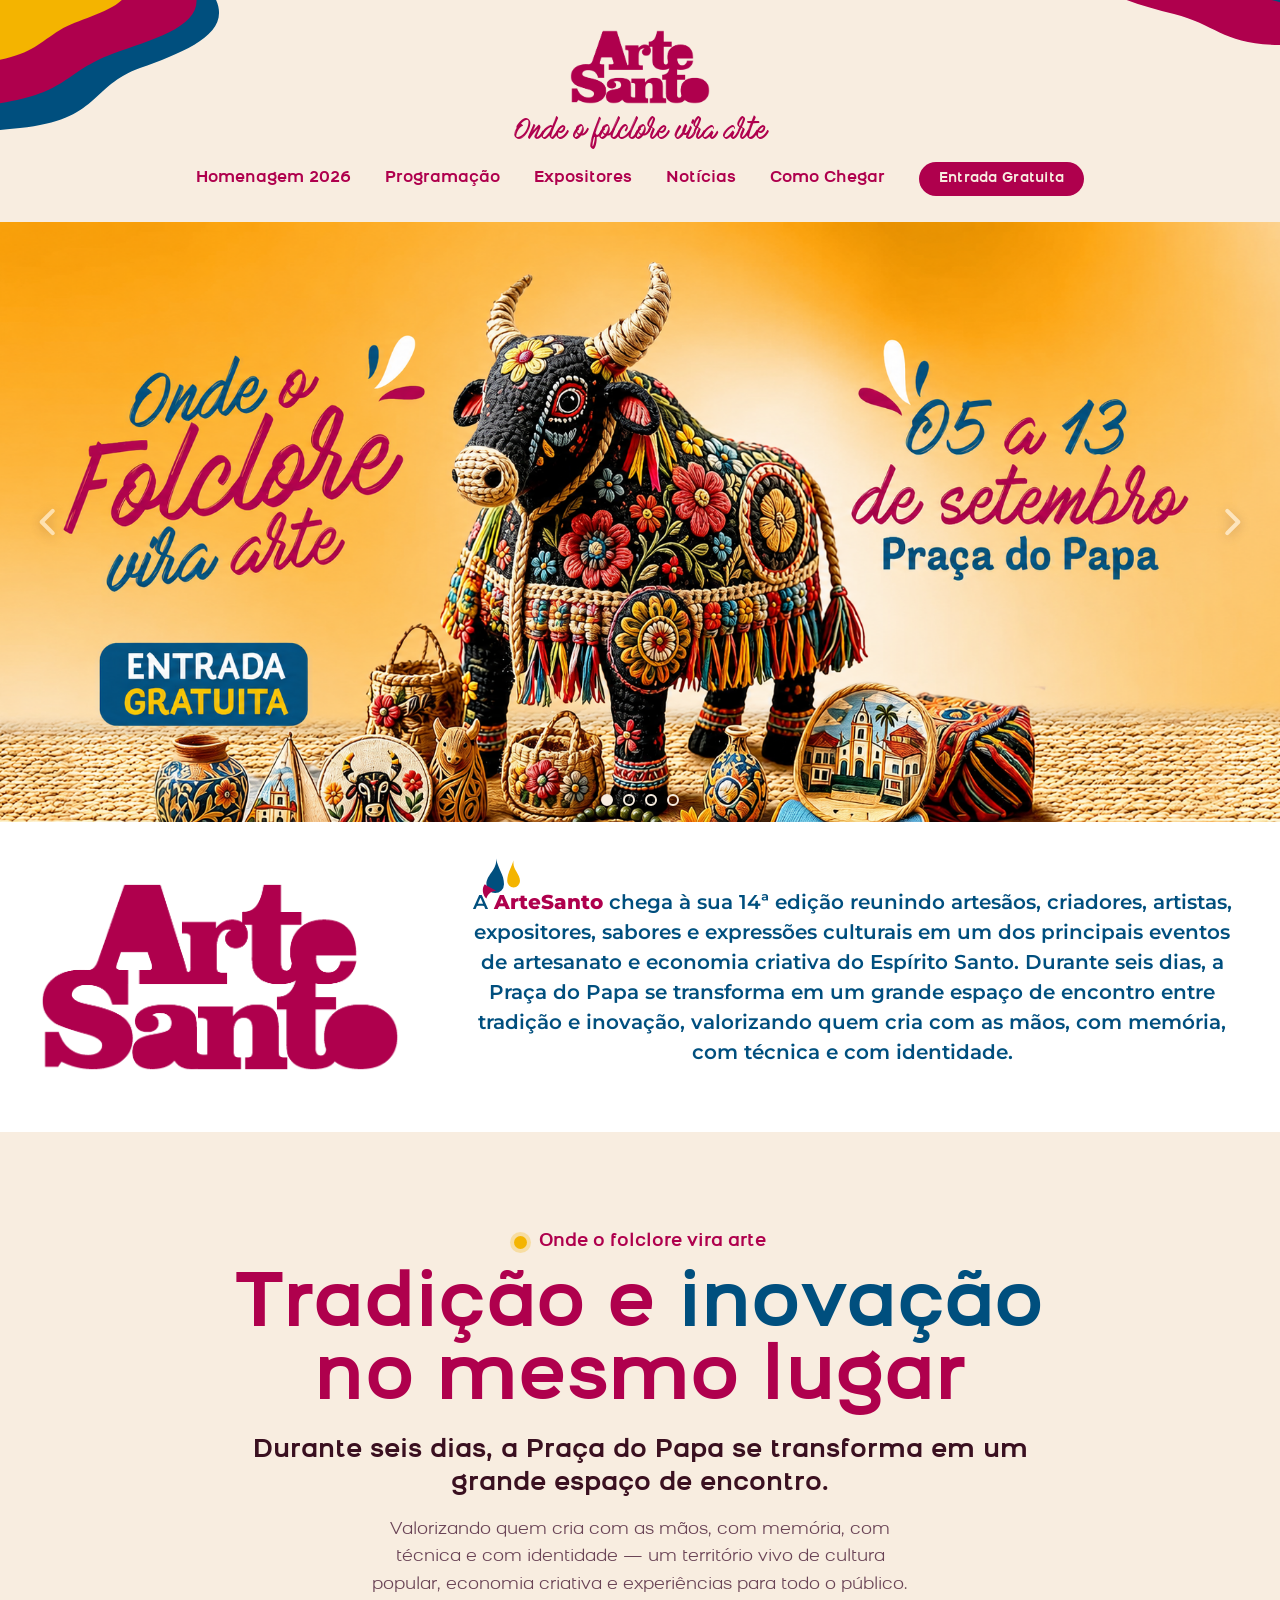
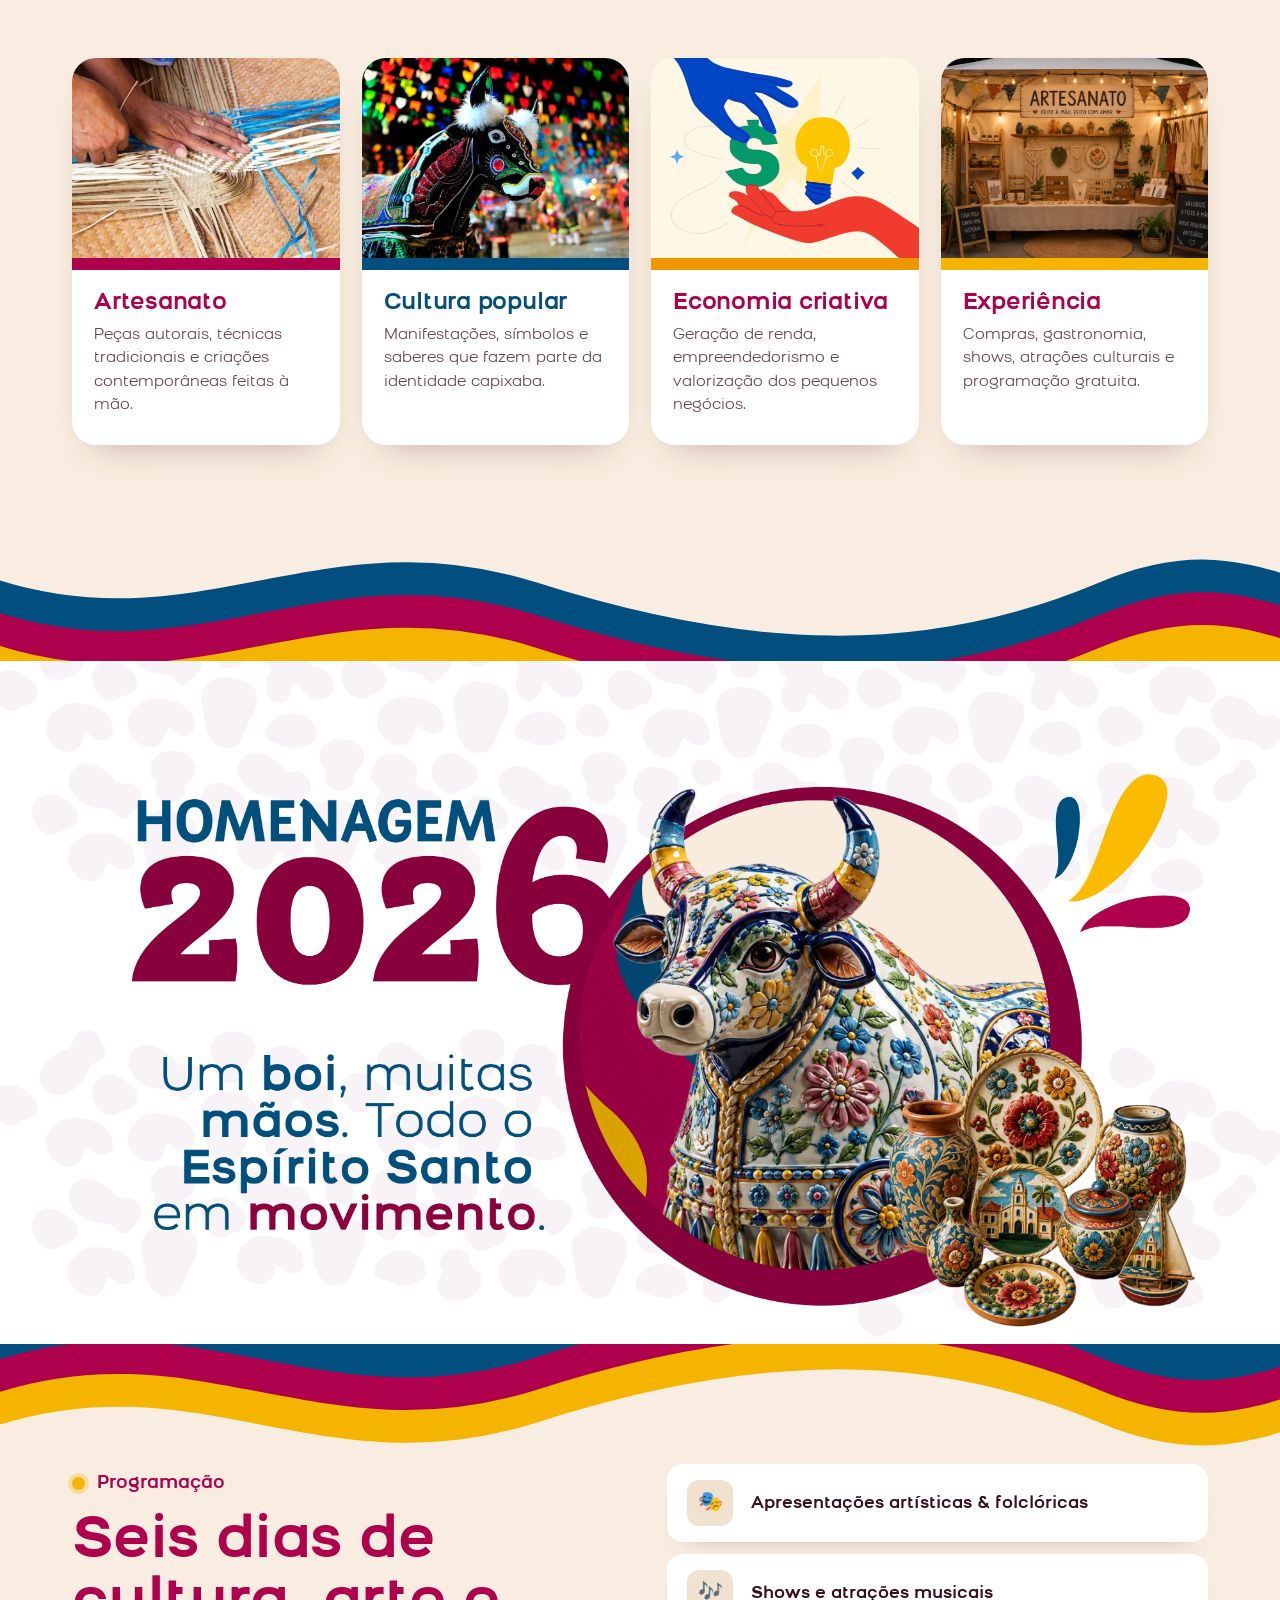
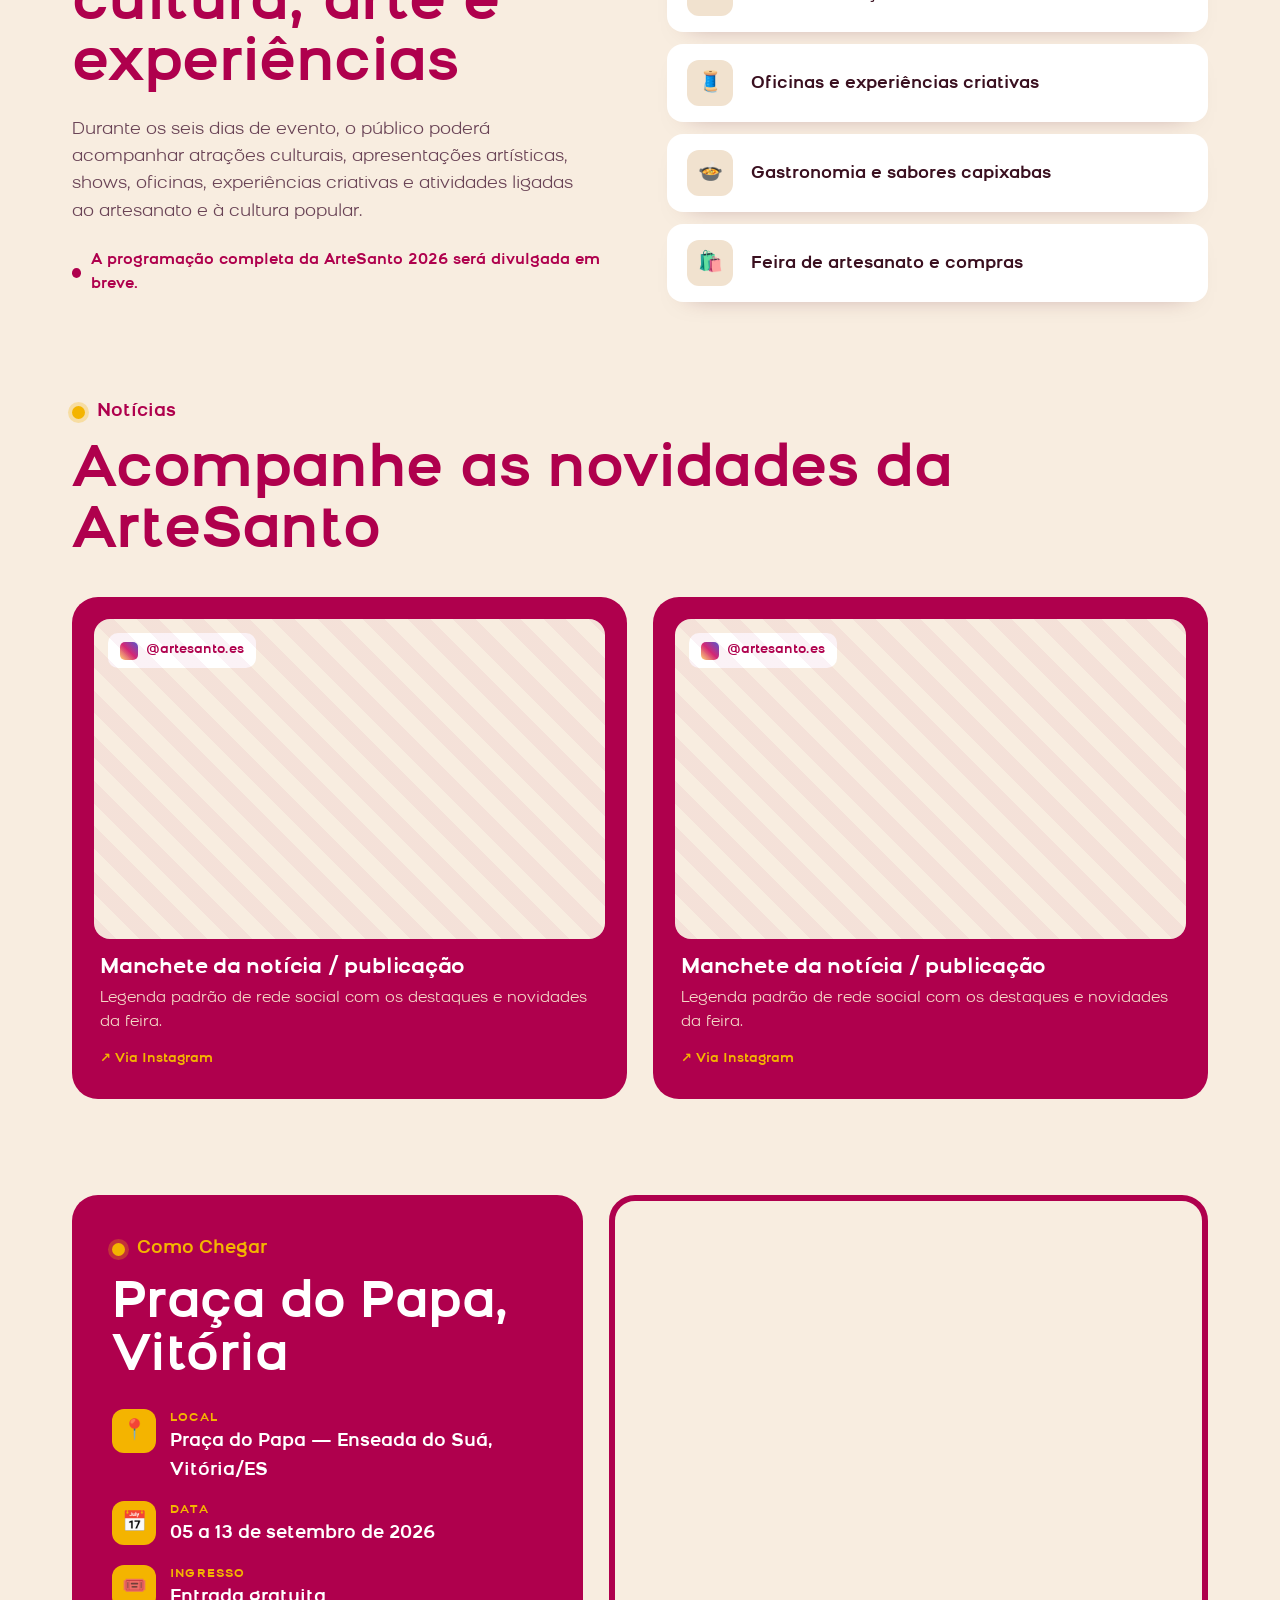
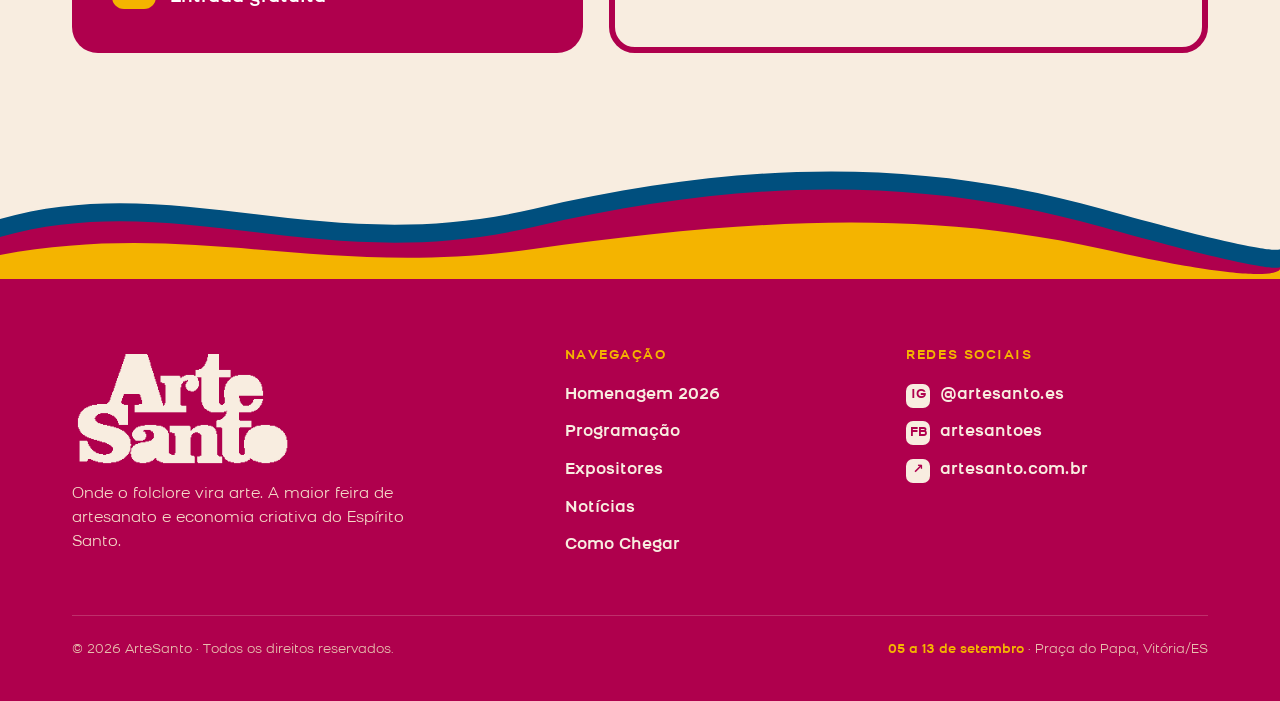
==== commit 36bd71f0: "Adiciona quarto banner no carrossel com link para inscricao no concurso Novo slide com a arte BANNER" ====
--- a/index.html
+++ b/index.html
@@ -51,7 +51,7 @@
           <source media="(max-width:600px)" srcset="img/banner-hero-mobile.png" />
           <source media="(max-width:1024px)" srcset="img/banner-hero-tablet.png" />
           <img src="img/banner-hero.png"
-            alt="ArteSanto — Onde o folclore vira arte · 08 a 13 de setembro · Praça do Papa · Entrada gratuita" />
+            alt="ArteSanto — Onde o folclore vira arte · 05 a 13 de setembro · Praça do Papa · Entrada gratuita" />
         </picture>
       </div>
       <div class="hc-slide fit">
@@ -71,6 +71,18 @@
           <img src="img/AVISO_EDITAL%201-06.png"
             alt="Garanta seu estande comercial — conheça as vantagens e faça sua reserva: Luci (27) 98115-8584 · Sandro (83) 99604-3279" />
         </picture>
+      </div>
+      <div class="hc-slide fit">
+        <img class="hc-bg" src="img/BANNER_SITE_INSCRIÇÃO-03.png" alt="" aria-hidden="true" />
+        <a href="https://docs.google.com/forms/d/e/1FAIpQLSdNTlCeXdhHSK8CuHW6JYdd-_pby9SjrwaRjq7JwUo64HgGhQ/viewform"
+          target="_blank" rel="noopener">
+          <picture>
+            <source media="(max-width:600px)" srcset="img/BANNER_SITE_INSCRIÇÃO-01.png" />
+            <source media="(max-width:1024px)" srcset="img/BANNER_SITE_INSCRIÇÃO-02.png" />
+            <img src="img/BANNER_SITE_INSCRIÇÃO-03.png"
+              alt="O Boi Pintadinho vai ganhar novas formas na ArteSanto — participe do Concurso Estadual dos Bois Artesanais do ES. Clique aqui e inscreva-se" />
+          </picture>
+        </a>
       </div>
       <button class="hc-arrow prev" aria-label="Slide anterior">
         <svg viewBox="0 0 24 24" aria-hidden="true">
@@ -88,6 +100,7 @@
         <button class="hc-dot active" aria-label="Ir para o slide 1"></button>
         <button class="hc-dot" aria-label="Ir para o slide 2"></button>
         <button class="hc-dot" aria-label="Ir para o slide 3"></button>
+        <button class="hc-dot" aria-label="Ir para o slide 4"></button>
       </div>
     </div>
   </section>
@@ -311,7 +324,7 @@
             <div class="ic">📅</div>
             <div>
               <div class="k">Data</div>
-              <div class="v">08 a 13 de setembro de 2026</div>
+              <div class="v">05 a 13 de setembro de 2026</div>
             </div>
           </div>
           <div class="item">
@@ -364,7 +377,7 @@
       </div>
       <div class="foot-bottom">
         <span>© 2026 ArteSanto · Todos os direitos reservados.</span>
-        <span><b>08 a 13 de setembro</b> · Praça do Papa, Vitória/ES</span>
+        <span><b>05 a 13 de setembro</b> · Praça do Papa, Vitória/ES</span>
       </div>
     </div>
   </footer>
--- a/css/styles.css
+++ b/css/styles.css
@@ -287,6 +287,14 @@
   z-index: 1
 }
 
+.hc-slide a {
+  position: relative;
+  z-index: 1;
+  display: block;
+  width: 100%;
+  height: 100%
+}
+
 .hc-slide.fit picture img {
   object-fit: contain
 }
--- a/css/styles.css
+++ b/css/styles.css
@@ -287,6 +287,14 @@
   z-index: 1
 }
 
+.hc-slide a {
+  position: relative;
+  z-index: 1;
+  display: block;
+  width: 100%;
+  height: 100%
+}
+
 .hc-slide.fit picture img {
   object-fit: contain
 }
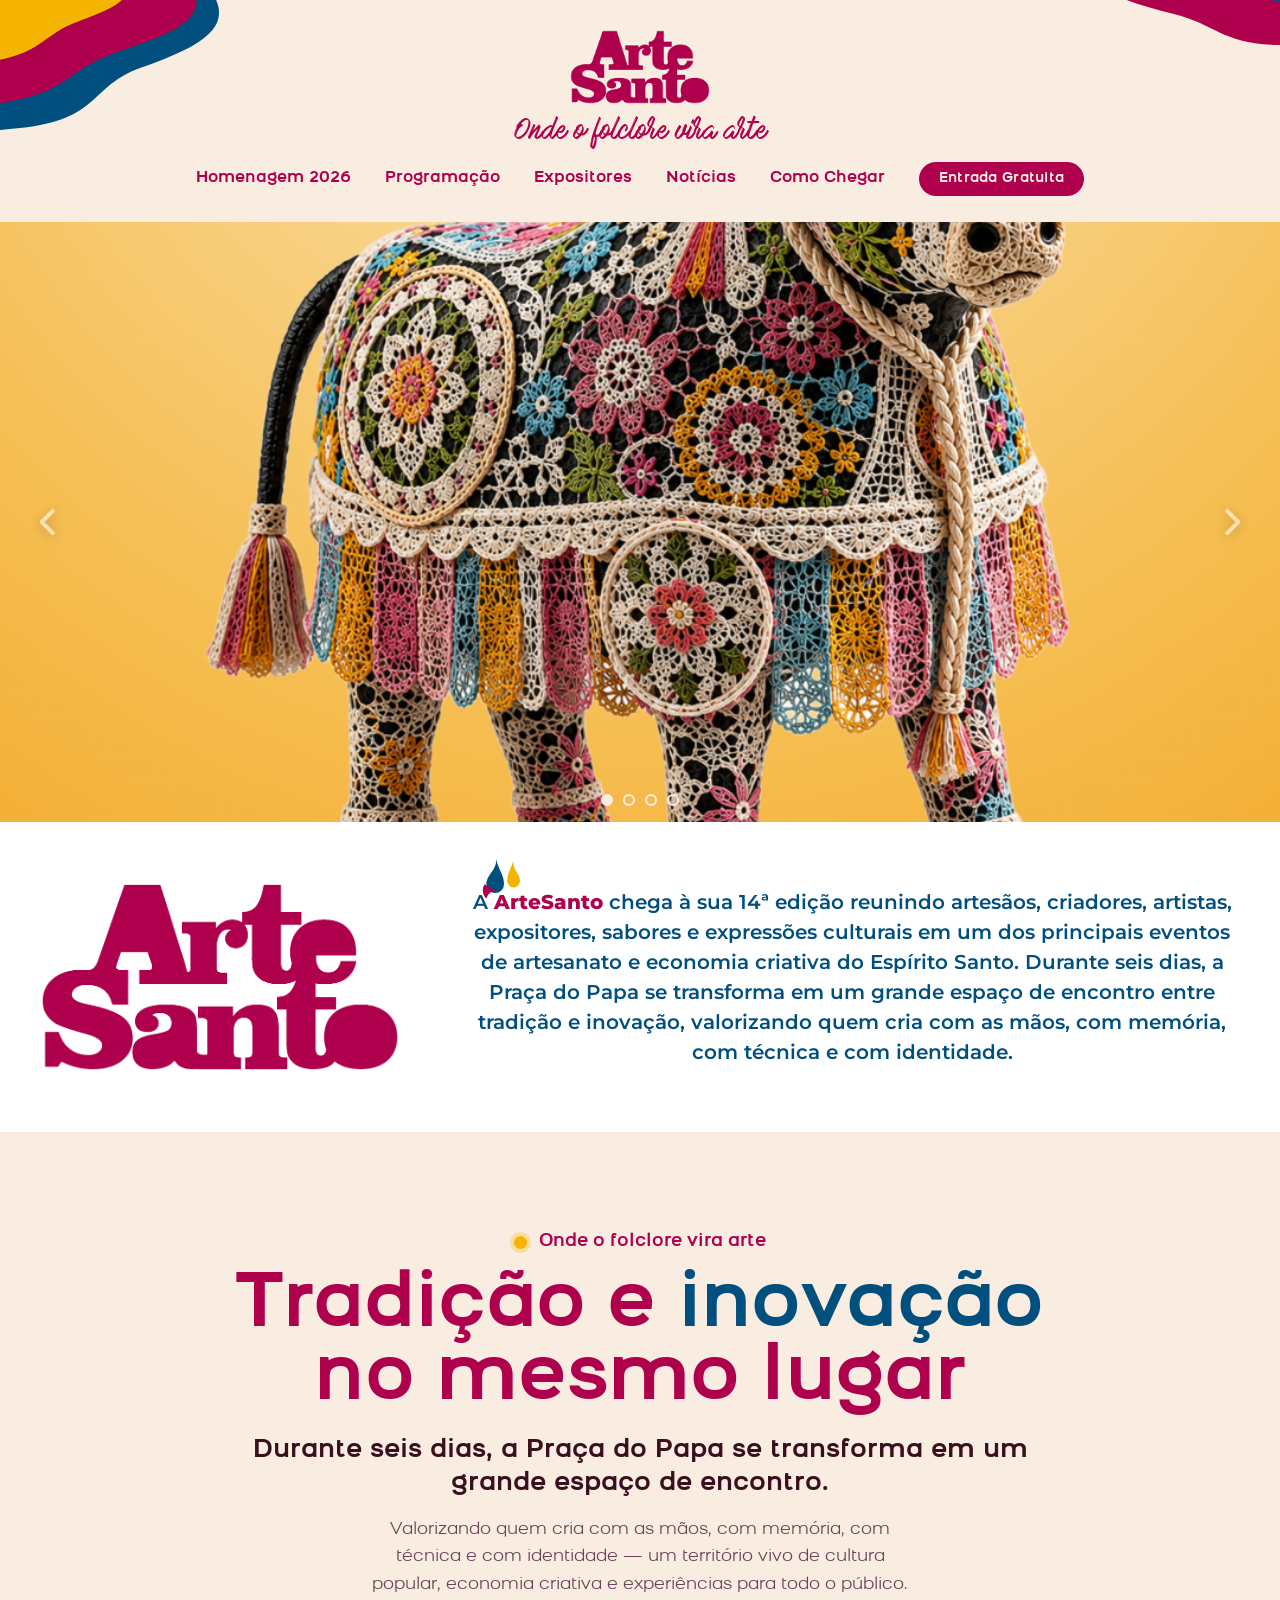
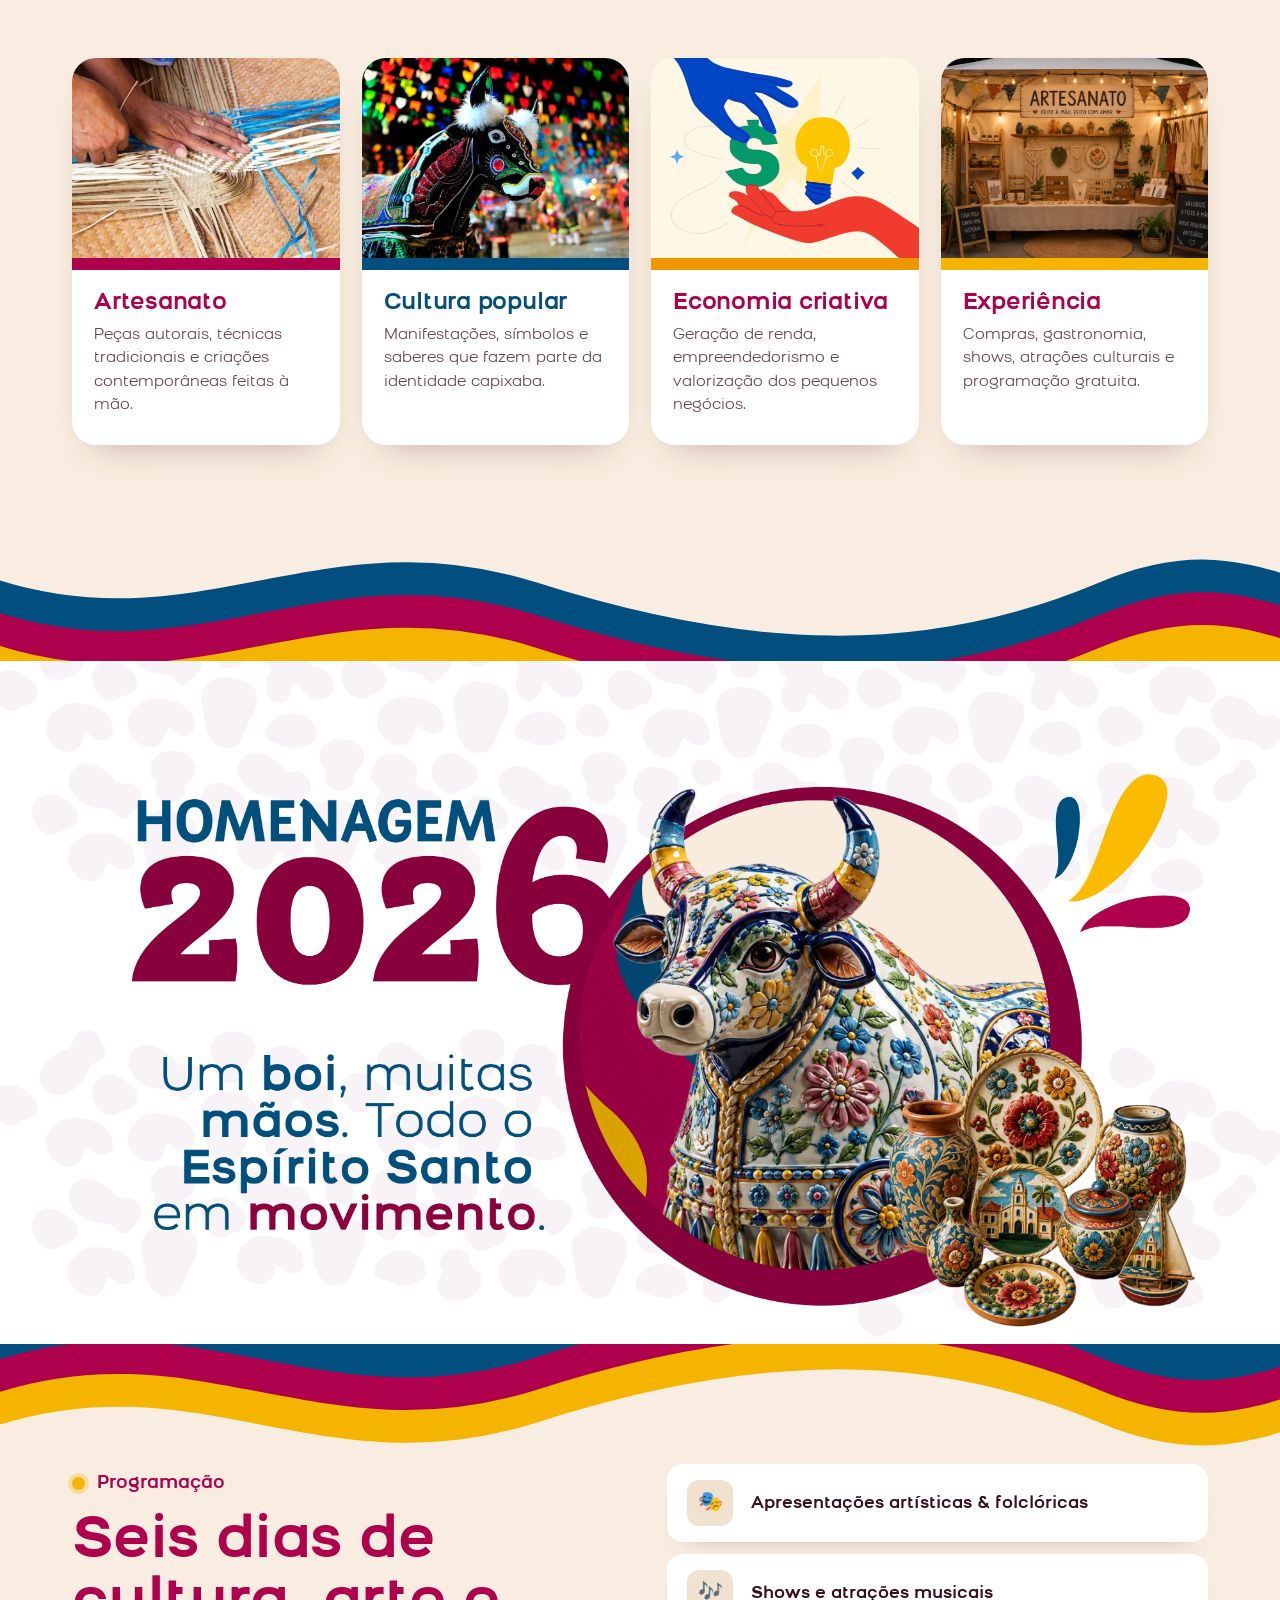
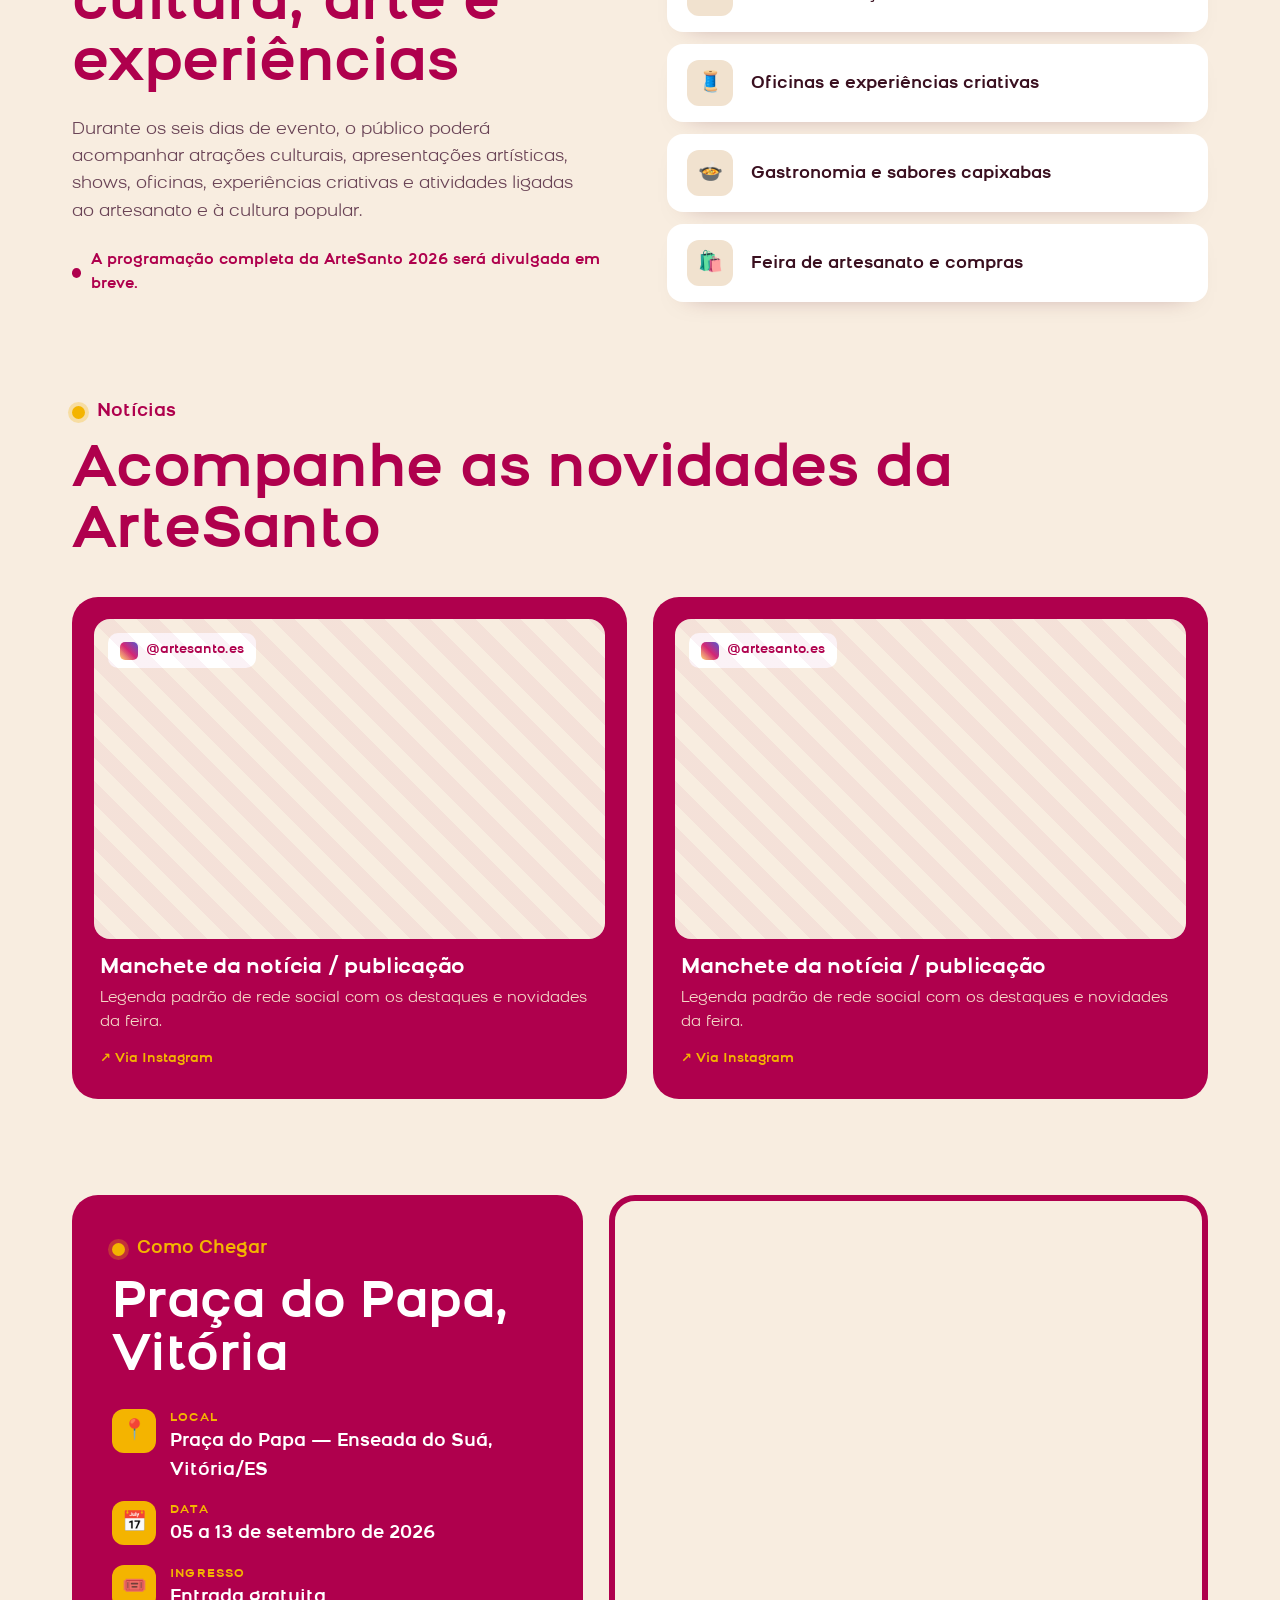
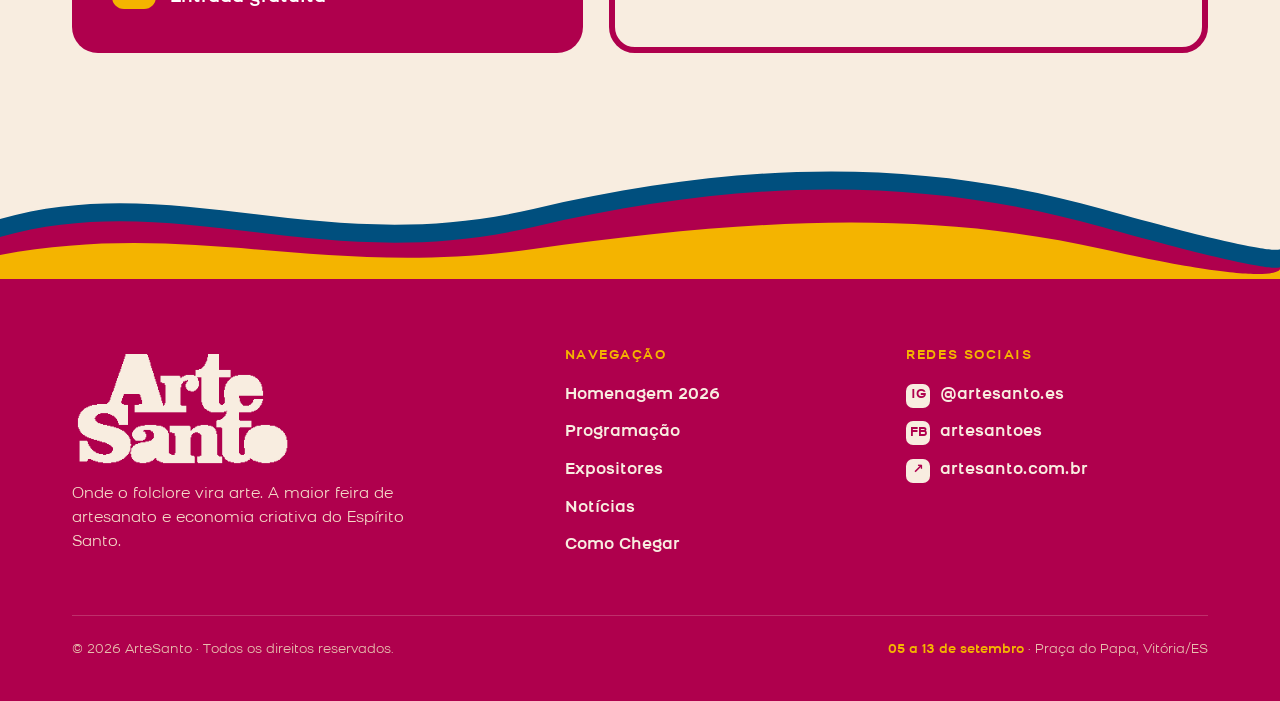
==== commit 229f0a49: "Aponta quarto banner do carrossel para o Regulamento em PDF Substitui o link do Google Forms pelo ar" ====
--- a/index.html
+++ b/index.html
@@ -74,8 +74,7 @@
       </div>
       <div class="hc-slide fit">
         <img class="hc-bg" src="img/BANNER_SITE_INSCRIÇÃO-03.png" alt="" aria-hidden="true" />
-        <a href="https://docs.google.com/forms/d/e/1FAIpQLSdNTlCeXdhHSK8CuHW6JYdd-_pby9SjrwaRjq7JwUo64HgGhQ/viewform"
-          target="_blank" rel="noopener">
+        <a href="pdf/Regulamento.pdf" target="_blank" rel="noopener">
           <picture>
             <source media="(max-width:600px)" srcset="img/BANNER_SITE_INSCRIÇÃO-01.png" />
             <source media="(max-width:1024px)" srcset="img/BANNER_SITE_INSCRIÇÃO-02.png" />
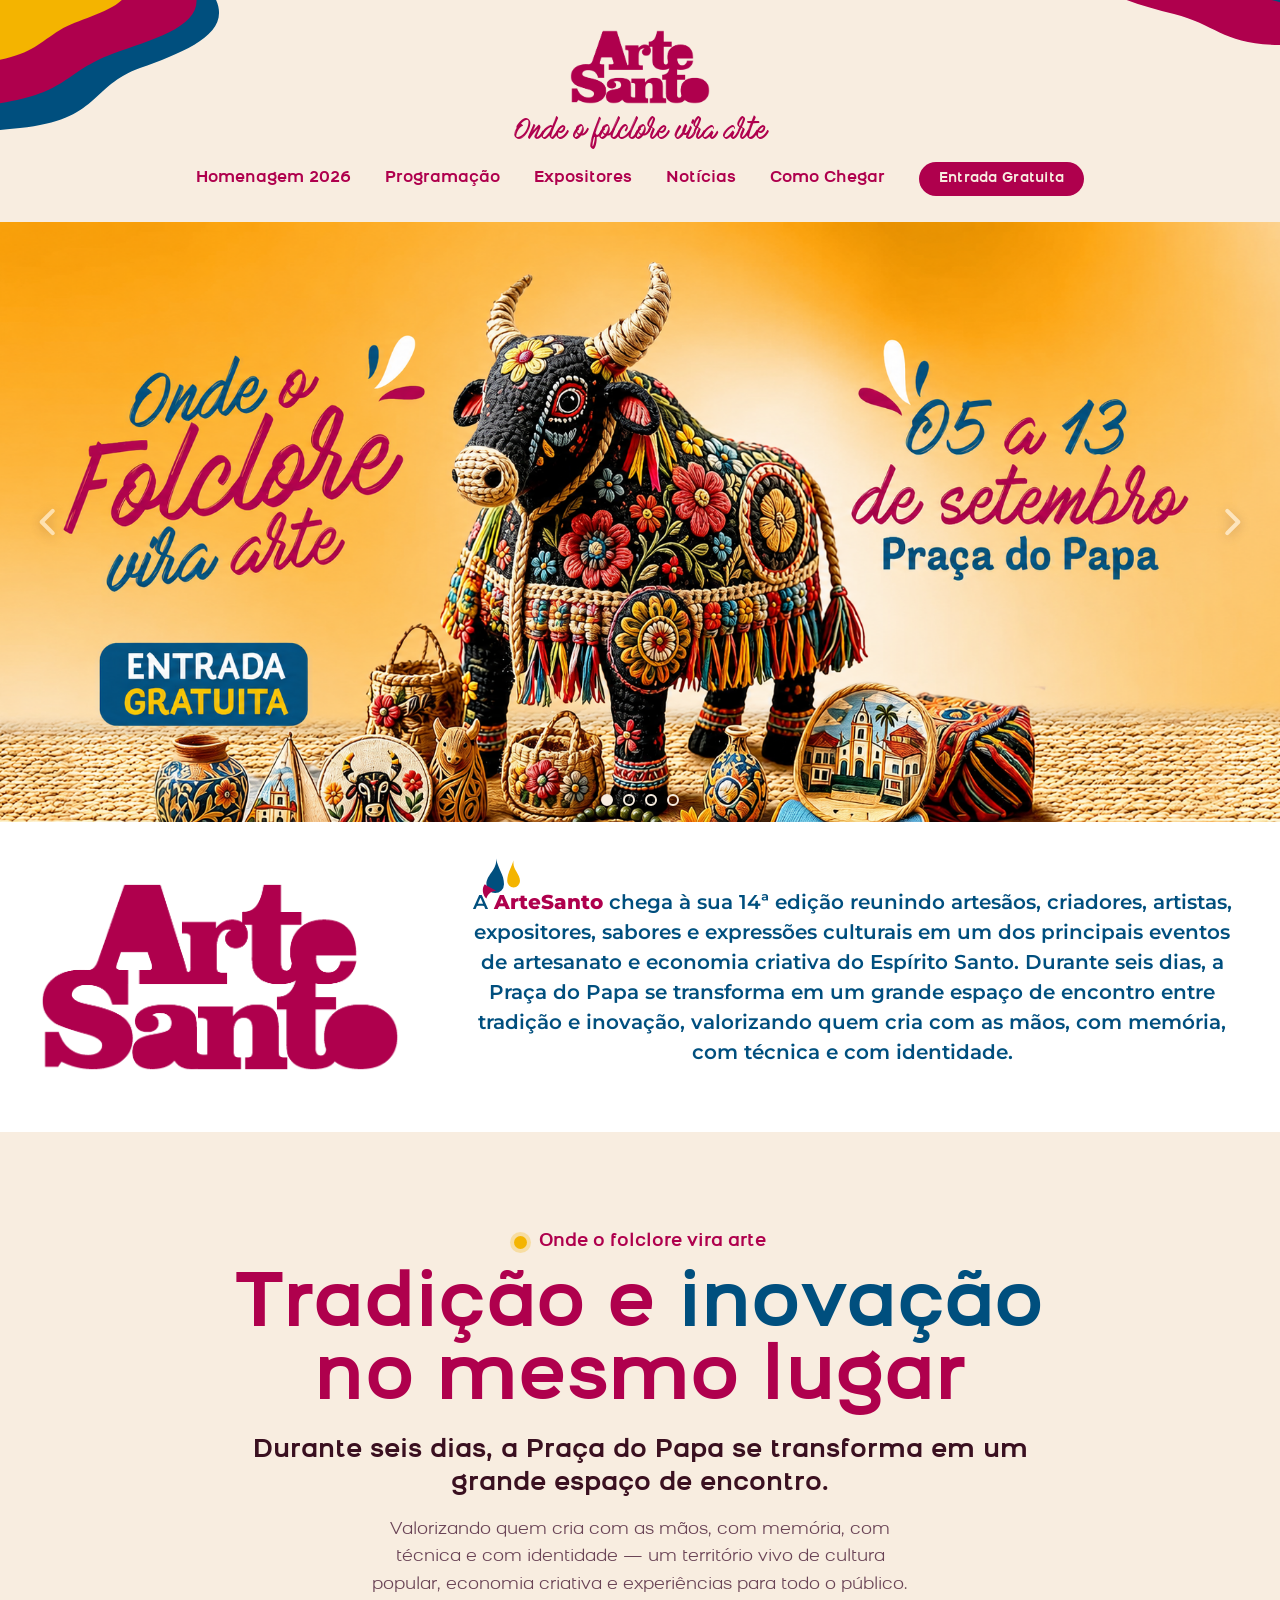
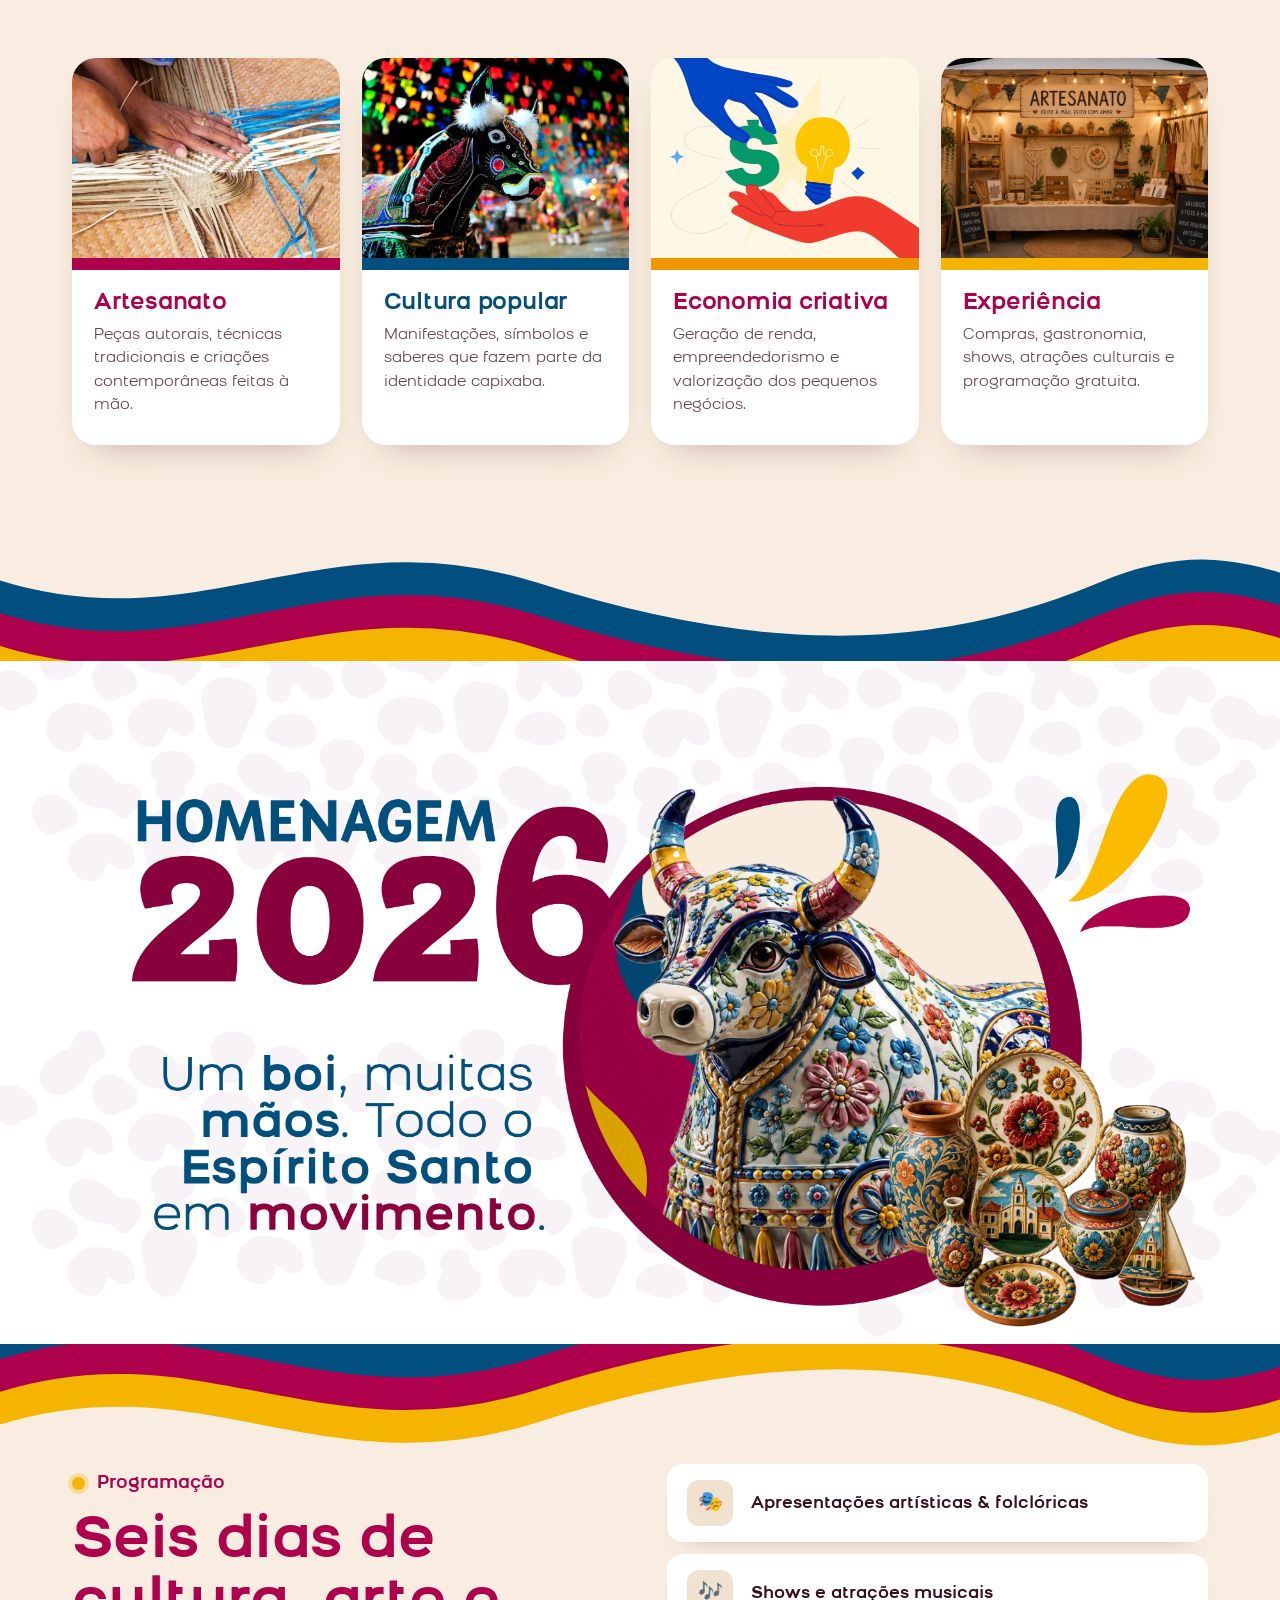
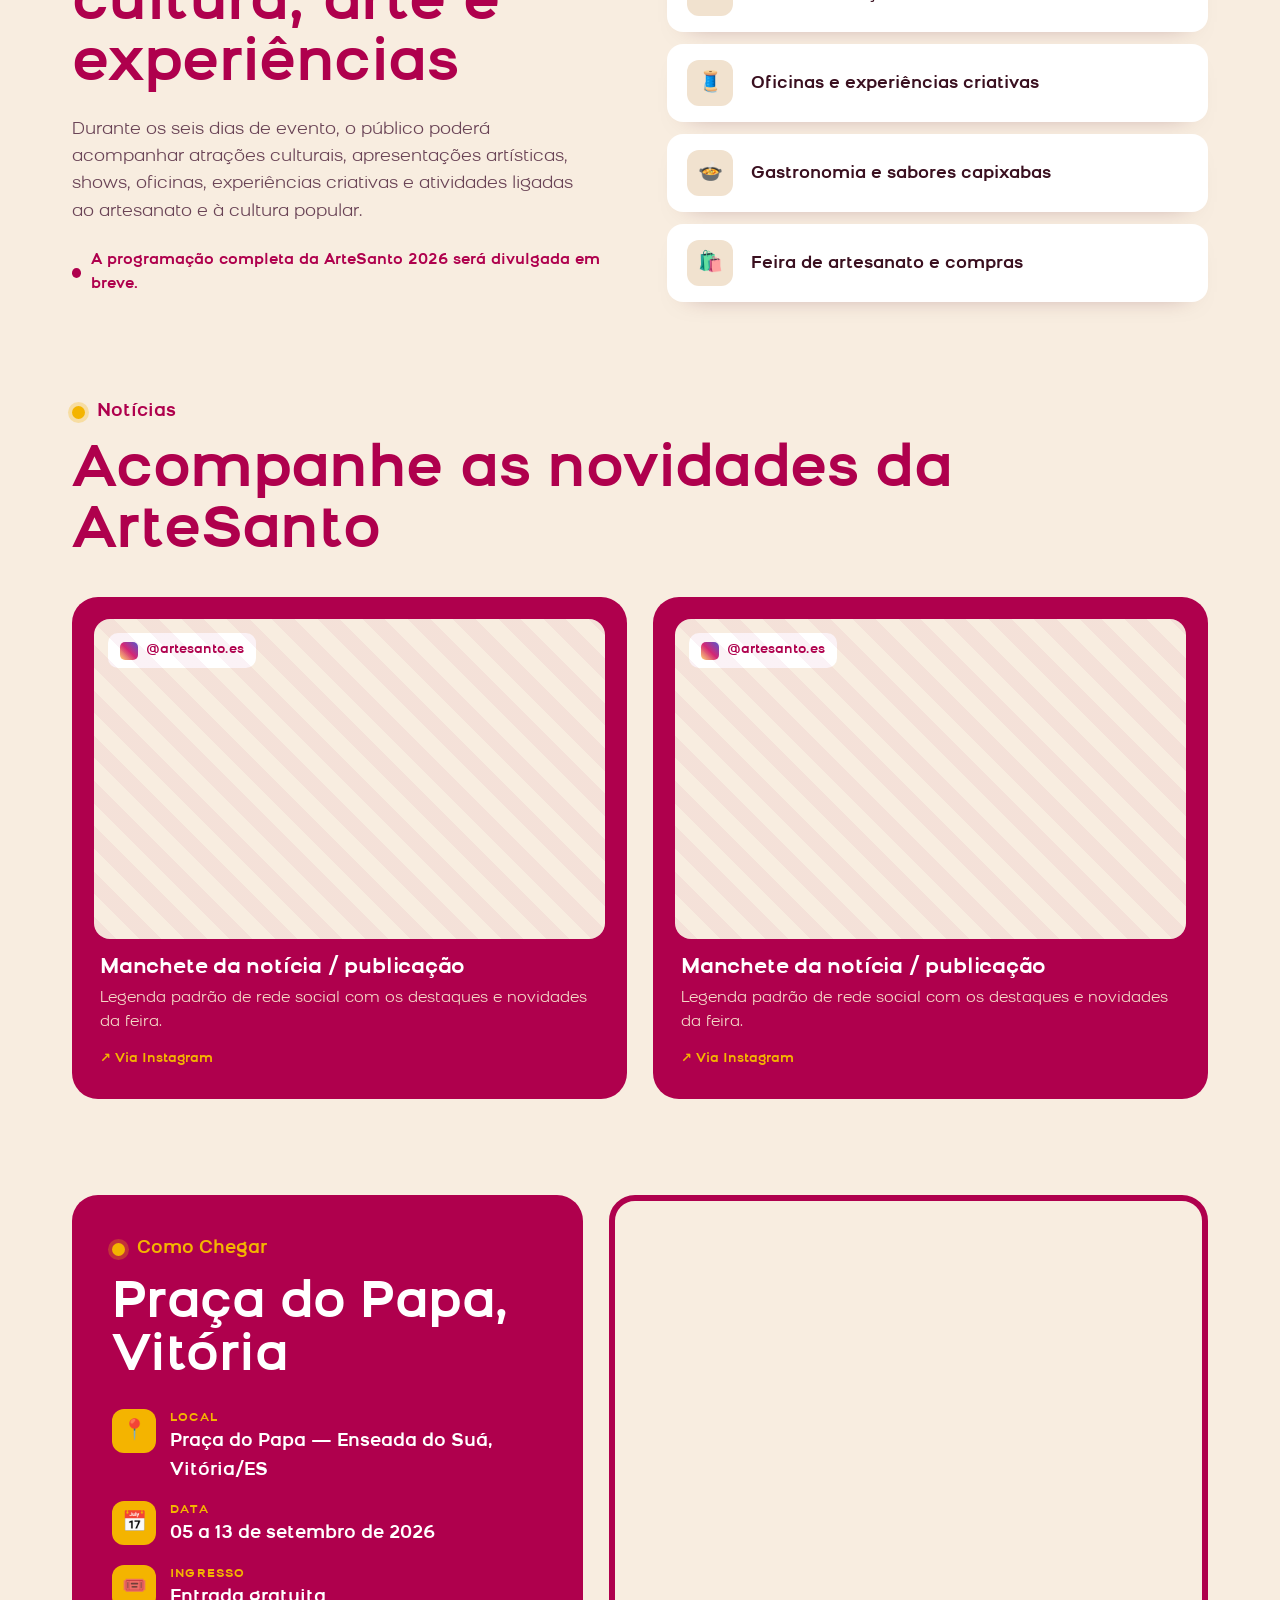
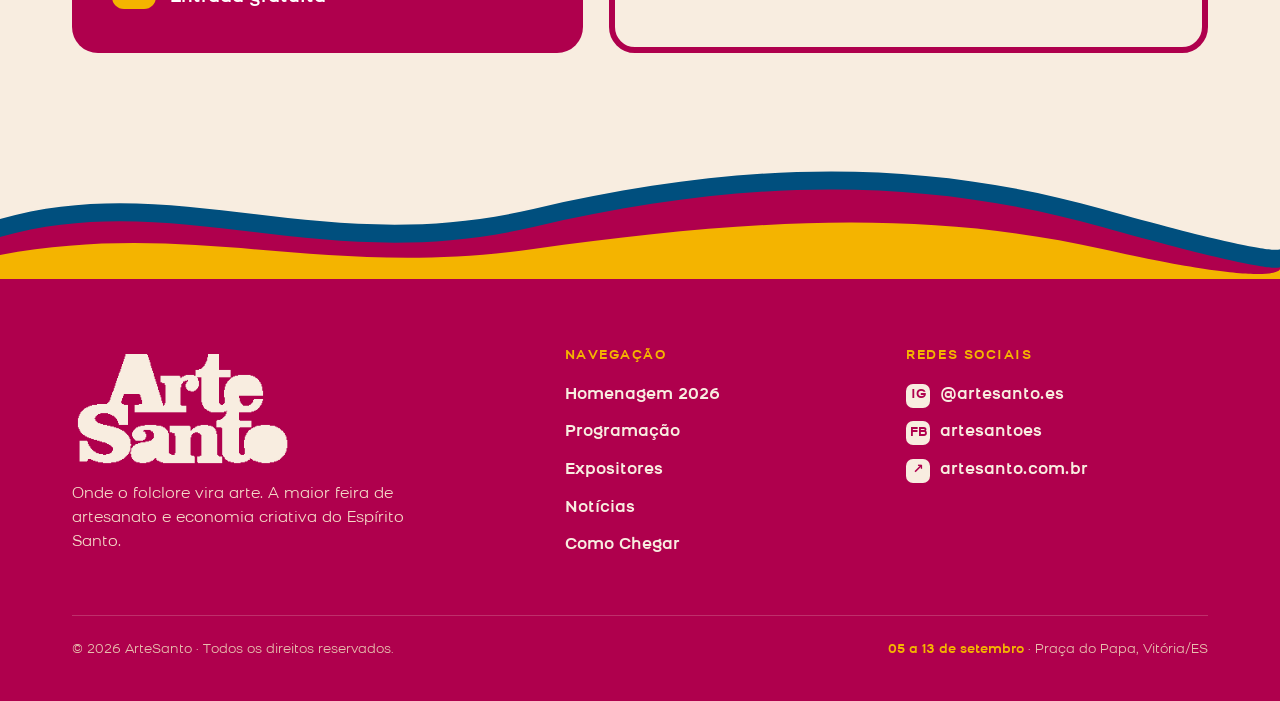
==== commit 29f70981: "Abre modal com inscricao e regulamento no banner do concurso O quarto banner do carrossel passa a ab" ====
--- a/index.html
+++ b/index.html
@@ -74,7 +74,9 @@
       </div>
       <div class="hc-slide fit">
         <img class="hc-bg" src="img/BANNER_SITE_INSCRIÇÃO-03.png" alt="" aria-hidden="true" />
-        <a href="pdf/Regulamento.pdf" target="_blank" rel="noopener">
+        <a id="ctaConcurso"
+          href="https://docs.google.com/forms/d/e/1FAIpQLSdNTlCeXdhHSK8CuHW6JYdd-_pby9SjrwaRjq7JwUo64HgGhQ/viewform"
+          target="_blank" rel="noopener">
           <picture>
             <source media="(max-width:600px)" srcset="img/BANNER_SITE_INSCRIÇÃO-01.png" />
             <source media="(max-width:1024px)" srcset="img/BANNER_SITE_INSCRIÇÃO-02.png" />
@@ -391,6 +393,20 @@
     <a href="#chegar">Como Chegar</a>
   </div>
 
+  <!-- modal do concurso (inscrição x regulamento) -->
+  <dialog class="concurso-modal" id="concursoModal" aria-labelledby="concursoModalTitle">
+    <button class="cm-close" id="concursoModalClose" aria-label="Fechar">×</button>
+    <h2 class="cm-title" id="concursoModalTitle">Concurso Estadual dos Bois Artesanais</h2>
+    <p class="cm-text">O Boi Pintadinho vai ganhar novas formas na ArteSanto. Faça sua inscrição ou leia o regulamento
+      completo antes de participar.</p>
+    <div class="cm-actions">
+      <a class="cm-btn primary"
+        href="https://docs.google.com/forms/d/e/1FAIpQLSdNTlCeXdhHSK8CuHW6JYdd-_pby9SjrwaRjq7JwUo64HgGhQ/viewform"
+        target="_blank" rel="noopener">Fazer inscrição</a>
+      <a class="cm-btn" href="pdf/Regulamento.pdf" target="_blank" rel="noopener">Ler o regulamento</a>
+    </div>
+  </dialog>
+
   <script>
     const burger = document.getElementById('burger');
     const mm = document.getElementById('mobileMenu');
@@ -401,14 +417,19 @@
     const hcSlides = hc.querySelectorAll('.hc-slide');
     const hcDots = hc.querySelectorAll('.hc-dot');
     let hcCur = 0, hcTimer;
+    // slides ocultos ficam inert: não recebem foco por Tab nem aparecem para leitores de tela
+    hcSlides.forEach((s, i) => { s.inert = i !== 0; });
     function hcGoTo(i) {
       hcSlides[hcCur].classList.remove('active');
+      hcSlides[hcCur].inert = true;
       hcDots[hcCur].classList.remove('active');
       hcCur = (i + hcSlides.length) % hcSlides.length;
       hcSlides[hcCur].classList.add('active');
+      hcSlides[hcCur].inert = false;
       hcDots[hcCur].classList.add('active');
     }
-    function hcRestart() { clearInterval(hcTimer); hcTimer = setInterval(() => hcGoTo(hcCur + 1), 6000); }
+    let hcLocked = false;
+    function hcRestart() { clearInterval(hcTimer); if (hcLocked) return; hcTimer = setInterval(() => hcGoTo(hcCur + 1), 6000); }
     hc.querySelector('.hc-arrow.prev').addEventListener('click', () => { hcGoTo(hcCur - 1); hcRestart(); });
     hc.querySelector('.hc-arrow.next').addEventListener('click', () => { hcGoTo(hcCur + 1); hcRestart(); });
     hcDots.forEach((d, i) => d.addEventListener('click', () => { hcGoTo(i); hcRestart(); }));
@@ -424,6 +445,23 @@
       hcRestart();
     }, { passive: true });
     hcRestart();
+    const cModal = document.getElementById('concursoModal');
+    const cCta = document.getElementById('ctaConcurso');
+    cCta.addEventListener('click', e => {
+      if (typeof cModal.showModal !== 'function') return; // sem suporte a <dialog>, segue direto pra inscrição
+      e.preventDefault();
+      hcLocked = true;
+      clearInterval(hcTimer);
+      cModal.showModal();
+    });
+    document.getElementById('concursoModalClose').addEventListener('click', () => cModal.close());
+    cModal.addEventListener('click', e => {
+      if (e.target !== cModal) return; // clique veio de um filho, não do fundo
+      const r = cModal.getBoundingClientRect();
+      const dentro = e.clientX >= r.left && e.clientX <= r.right && e.clientY >= r.top && e.clientY <= r.bottom;
+      if (!dentro) cModal.close();
+    });
+    cModal.addEventListener('close', () => { hcLocked = false; hcRestart(); });
     const io = new IntersectionObserver((es) => { es.forEach(e => { if (e.isIntersecting) { e.target.classList.add('in'); io.unobserve(e.target) } }) }, { threshold: .12 });
     function initReveals() { document.querySelectorAll('.reveal').forEach(el => { const r = el.getBoundingClientRect(); if (r.top > innerHeight * 0.9) { el.classList.add('armed'); io.observe(el) } }) }
     if (document.readyState !== 'loading') initReveals(); else addEventListener('DOMContentLoaded', initReveals);
--- a/css/styles.css
+++ b/css/styles.css
@@ -262,11 +262,15 @@
   position: absolute;
   inset: 0;
   opacity: 0;
-  transition: opacity .8s ease
+  transition: opacity .8s ease;
+  /* slides inativos continuam empilhados sobre o carrossel; sem isto o último
+     do DOM fica por cima e captura os cliques de todos os outros */
+  pointer-events: none
 }
 
 .hc-slide.active {
-  opacity: 1
+  opacity: 1;
+  pointer-events: auto
 }
 
 .hc-slide picture,
@@ -1473,3 +1477,113 @@
 body {
   background-color: var(--cream)
 }
+
+/* ===== modal do concurso (inscrição x regulamento) ===== */
+.concurso-modal {
+  /* o reset global (* { margin: 0 }) mata o margin:auto do UA stylesheet,
+     que é o que centraliza o <dialog>; por isso reponho aqui */
+  position: fixed;
+  inset: 0;
+  margin: auto;
+  width: min(92vw, 480px);
+  height: fit-content;
+  max-height: calc(100vh - 40px);
+  overflow-y: auto;
+  padding: 40px 32px 32px;
+  border: none;
+  border-radius: 18px;
+  background: var(--cream);
+  color: var(--ink);
+  font-family: var(--body);
+  text-align: center;
+  box-shadow: 0 24px 60px rgba(58, 16, 32, .28)
+}
+
+.concurso-modal::backdrop {
+  background: rgba(58, 16, 32, .62)
+}
+
+.cm-close {
+  position: absolute;
+  top: 10px;
+  right: 14px;
+  width: 36px;
+  height: 36px;
+  border: none;
+  background: none;
+  color: var(--ink);
+  font-size: 30px;
+  line-height: 1;
+  cursor: pointer;
+  opacity: .55;
+  transition: opacity .2s
+}
+
+.cm-close:hover {
+  opacity: 1
+}
+
+.concurso-modal :focus-visible {
+  outline: 2px solid var(--magenta);
+  outline-offset: 3px;
+  border-radius: 999px
+}
+
+.cm-title {
+  font-family: var(--display);
+  font-size: clamp(1.25rem, 4vw, 1.6rem);
+  font-weight: 700;
+  color: var(--magenta);
+  line-height: 1.2
+}
+
+.cm-text {
+  margin: 14px 0 26px;
+  font-size: .98rem;
+  line-height: 1.55;
+  opacity: .85
+}
+
+.cm-actions {
+  display: flex;
+  flex-direction: column;
+  gap: 12px
+}
+
+.cm-btn {
+  display: block;
+  padding: 14px 20px;
+  border: 2px solid var(--magenta);
+  border-radius: 999px;
+  color: var(--magenta);
+  font-family: var(--display);
+  font-size: 1rem;
+  font-weight: 700;
+  text-decoration: none;
+  transition: background .2s, color .2s, transform .2s
+}
+
+.cm-btn:hover {
+  transform: translateY(-2px)
+}
+
+.cm-btn.primary {
+  background: var(--magenta);
+  color: var(--cream)
+}
+
+.cm-btn.primary:hover {
+  background: var(--magenta-deep);
+  border-color: var(--magenta-deep)
+}
+
+.cm-btn:not(.primary):hover {
+  background: var(--magenta);
+  color: var(--cream)
+}
+
+@media (prefers-reduced-motion:reduce) {
+  .cm-btn:hover {
+    transform: none
+  }
+}
--- a/css/styles.css
+++ b/css/styles.css
@@ -262,11 +262,15 @@
   position: absolute;
   inset: 0;
   opacity: 0;
-  transition: opacity .8s ease
+  transition: opacity .8s ease;
+  /* slides inativos continuam empilhados sobre o carrossel; sem isto o último
+     do DOM fica por cima e captura os cliques de todos os outros */
+  pointer-events: none
 }
 
 .hc-slide.active {
-  opacity: 1
+  opacity: 1;
+  pointer-events: auto
 }
 
 .hc-slide picture,
@@ -1473,3 +1477,113 @@
 body {
   background-color: var(--cream)
 }
+
+/* ===== modal do concurso (inscrição x regulamento) ===== */
+.concurso-modal {
+  /* o reset global (* { margin: 0 }) mata o margin:auto do UA stylesheet,
+     que é o que centraliza o <dialog>; por isso reponho aqui */
+  position: fixed;
+  inset: 0;
+  margin: auto;
+  width: min(92vw, 480px);
+  height: fit-content;
+  max-height: calc(100vh - 40px);
+  overflow-y: auto;
+  padding: 40px 32px 32px;
+  border: none;
+  border-radius: 18px;
+  background: var(--cream);
+  color: var(--ink);
+  font-family: var(--body);
+  text-align: center;
+  box-shadow: 0 24px 60px rgba(58, 16, 32, .28)
+}
+
+.concurso-modal::backdrop {
+  background: rgba(58, 16, 32, .62)
+}
+
+.cm-close {
+  position: absolute;
+  top: 10px;
+  right: 14px;
+  width: 36px;
+  height: 36px;
+  border: none;
+  background: none;
+  color: var(--ink);
+  font-size: 30px;
+  line-height: 1;
+  cursor: pointer;
+  opacity: .55;
+  transition: opacity .2s
+}
+
+.cm-close:hover {
+  opacity: 1
+}
+
+.concurso-modal :focus-visible {
+  outline: 2px solid var(--magenta);
+  outline-offset: 3px;
+  border-radius: 999px
+}
+
+.cm-title {
+  font-family: var(--display);
+  font-size: clamp(1.25rem, 4vw, 1.6rem);
+  font-weight: 700;
+  color: var(--magenta);
+  line-height: 1.2
+}
+
+.cm-text {
+  margin: 14px 0 26px;
+  font-size: .98rem;
+  line-height: 1.55;
+  opacity: .85
+}
+
+.cm-actions {
+  display: flex;
+  flex-direction: column;
+  gap: 12px
+}
+
+.cm-btn {
+  display: block;
+  padding: 14px 20px;
+  border: 2px solid var(--magenta);
+  border-radius: 999px;
+  color: var(--magenta);
+  font-family: var(--display);
+  font-size: 1rem;
+  font-weight: 700;
+  text-decoration: none;
+  transition: background .2s, color .2s, transform .2s
+}
+
+.cm-btn:hover {
+  transform: translateY(-2px)
+}
+
+.cm-btn.primary {
+  background: var(--magenta);
+  color: var(--cream)
+}
+
+.cm-btn.primary:hover {
+  background: var(--magenta-deep);
+  border-color: var(--magenta-deep)
+}
+
+.cm-btn:not(.primary):hover {
+  background: var(--magenta);
+  color: var(--cream)
+}
+
+@media (prefers-reduced-motion:reduce) {
+  .cm-btn:hover {
+    transform: none
+  }
+}
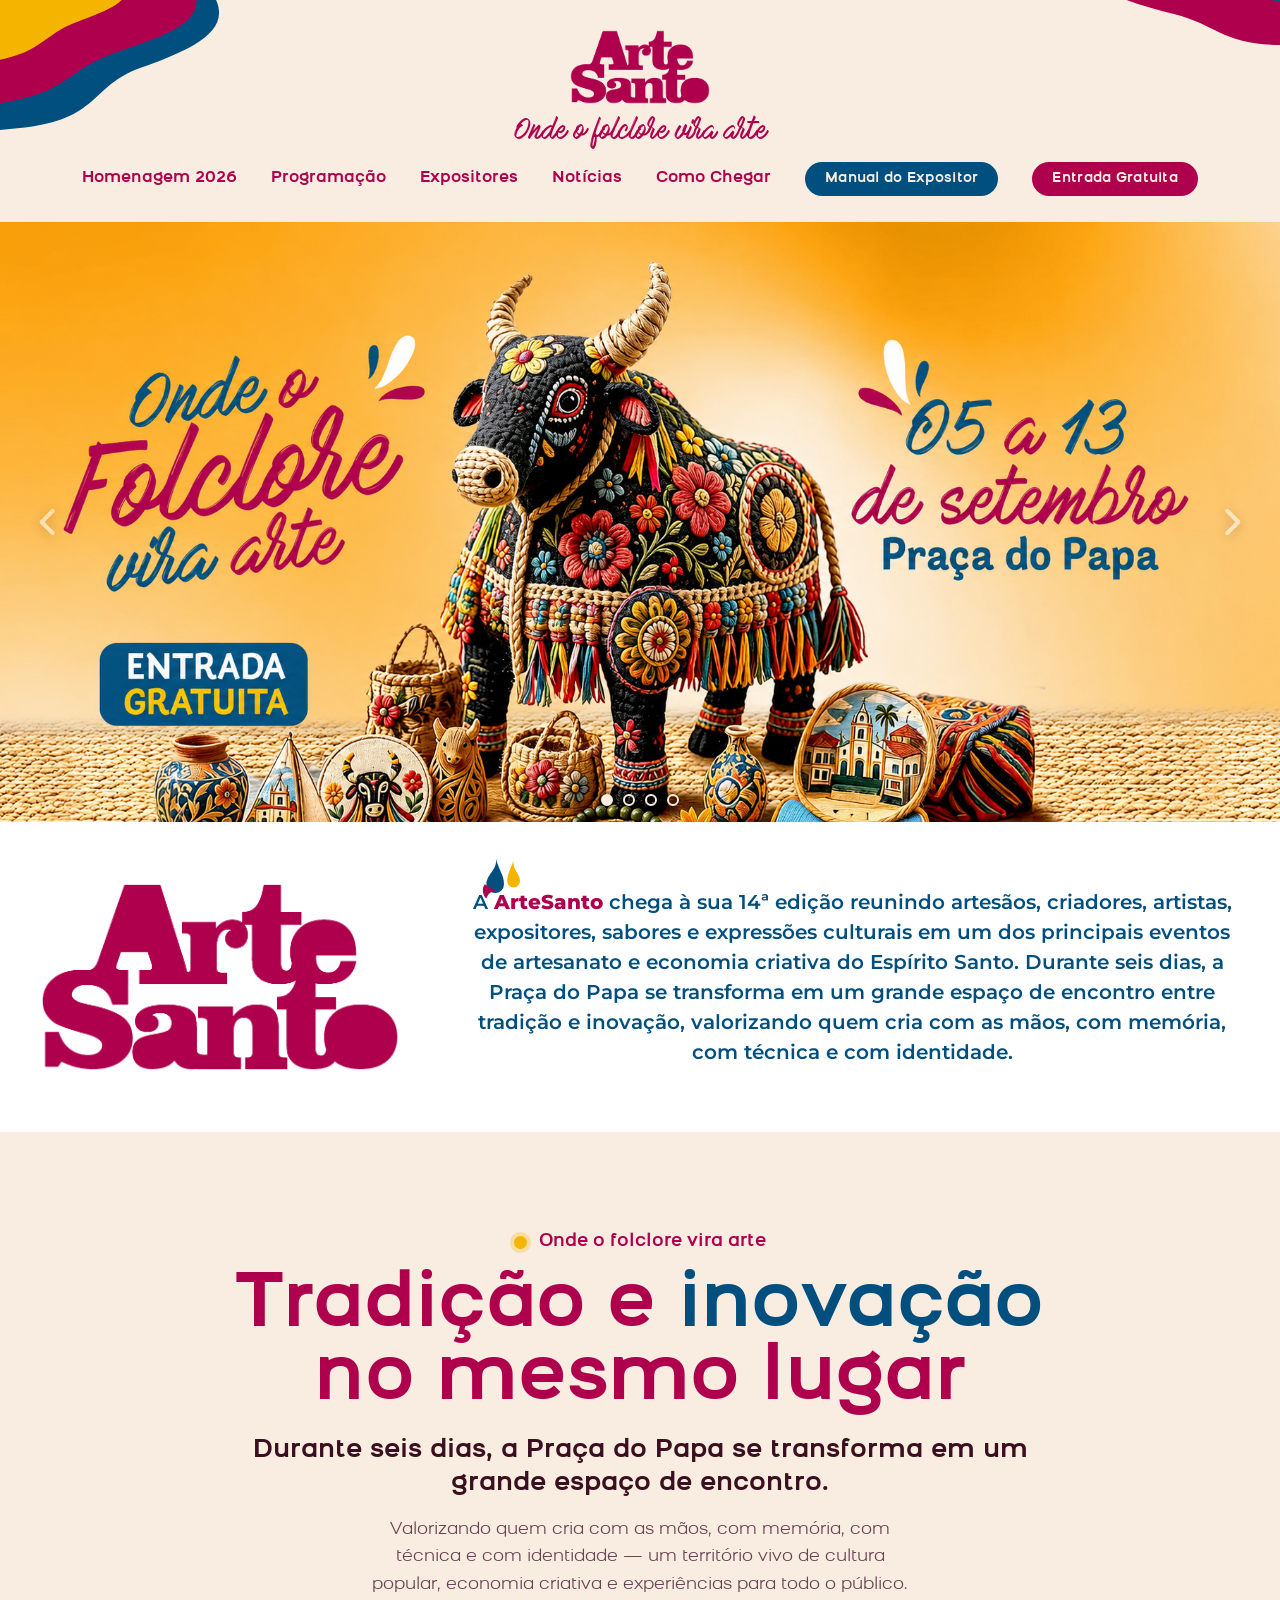
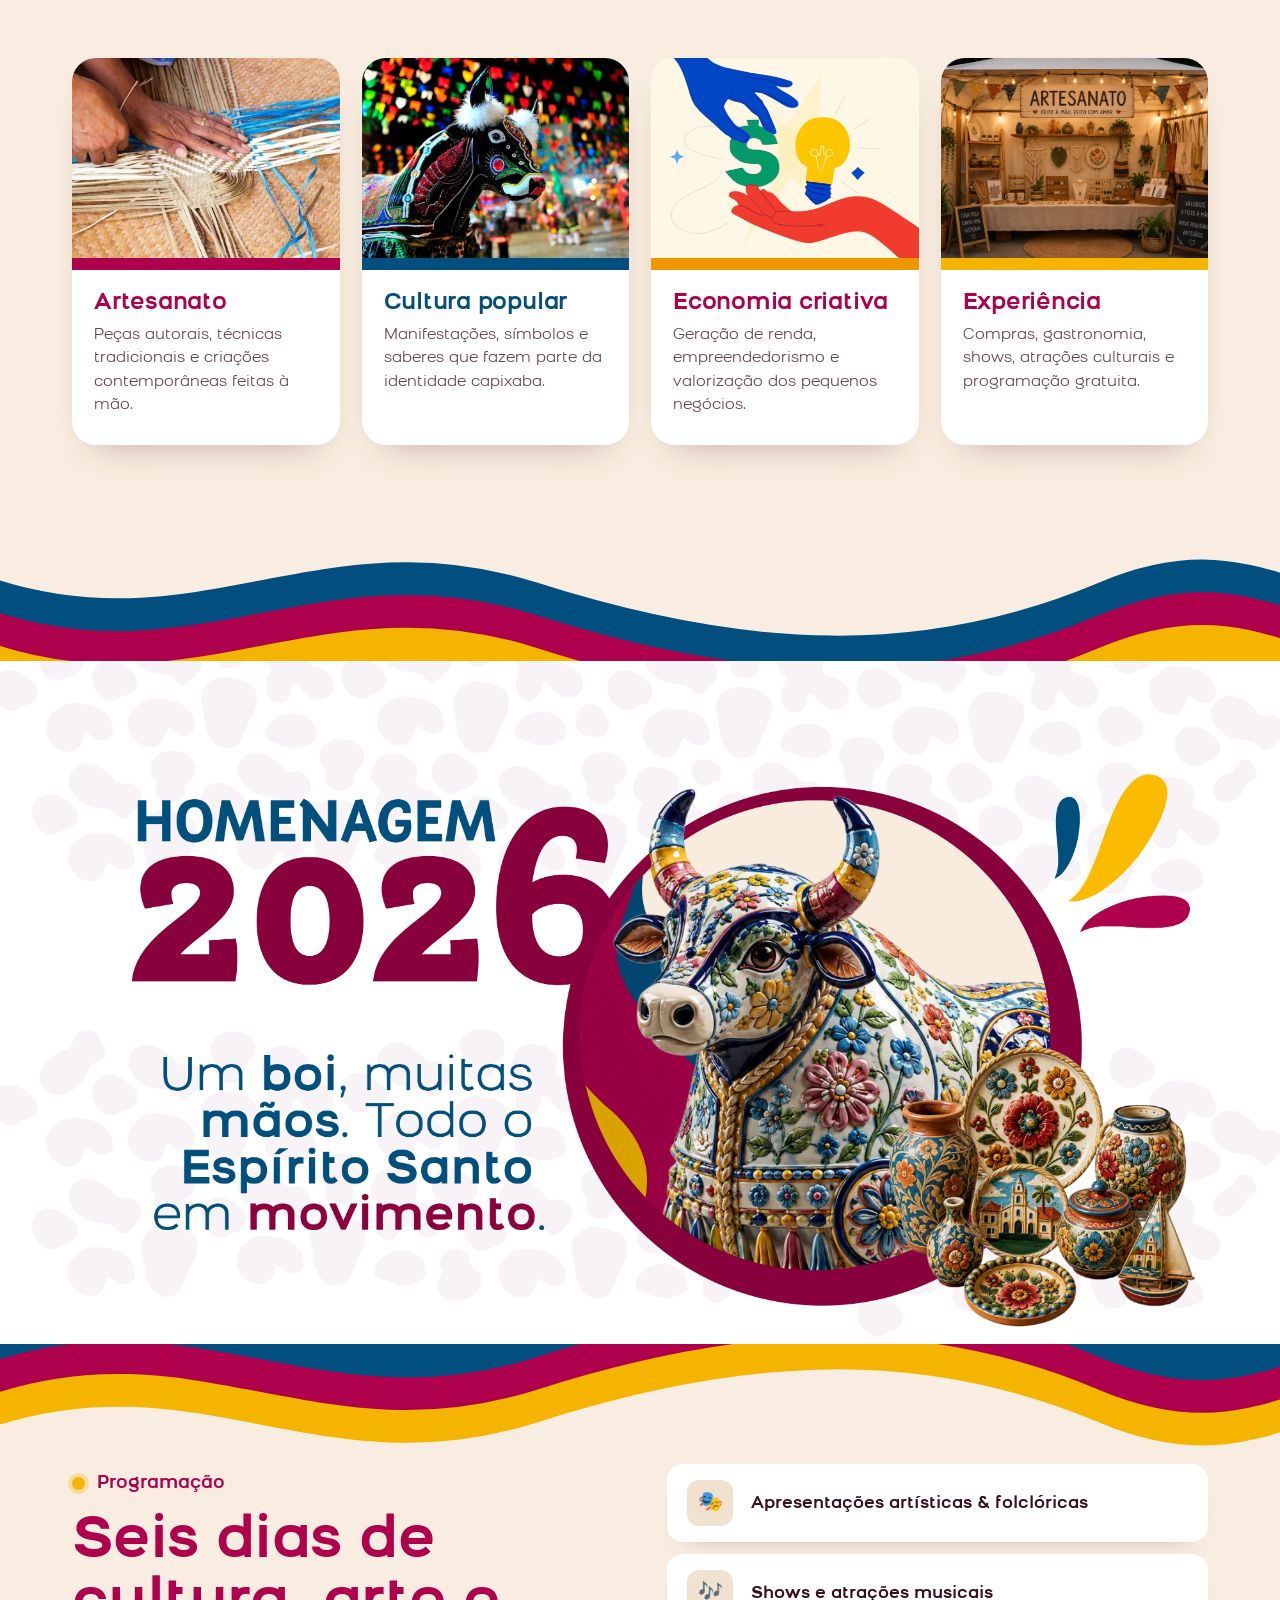
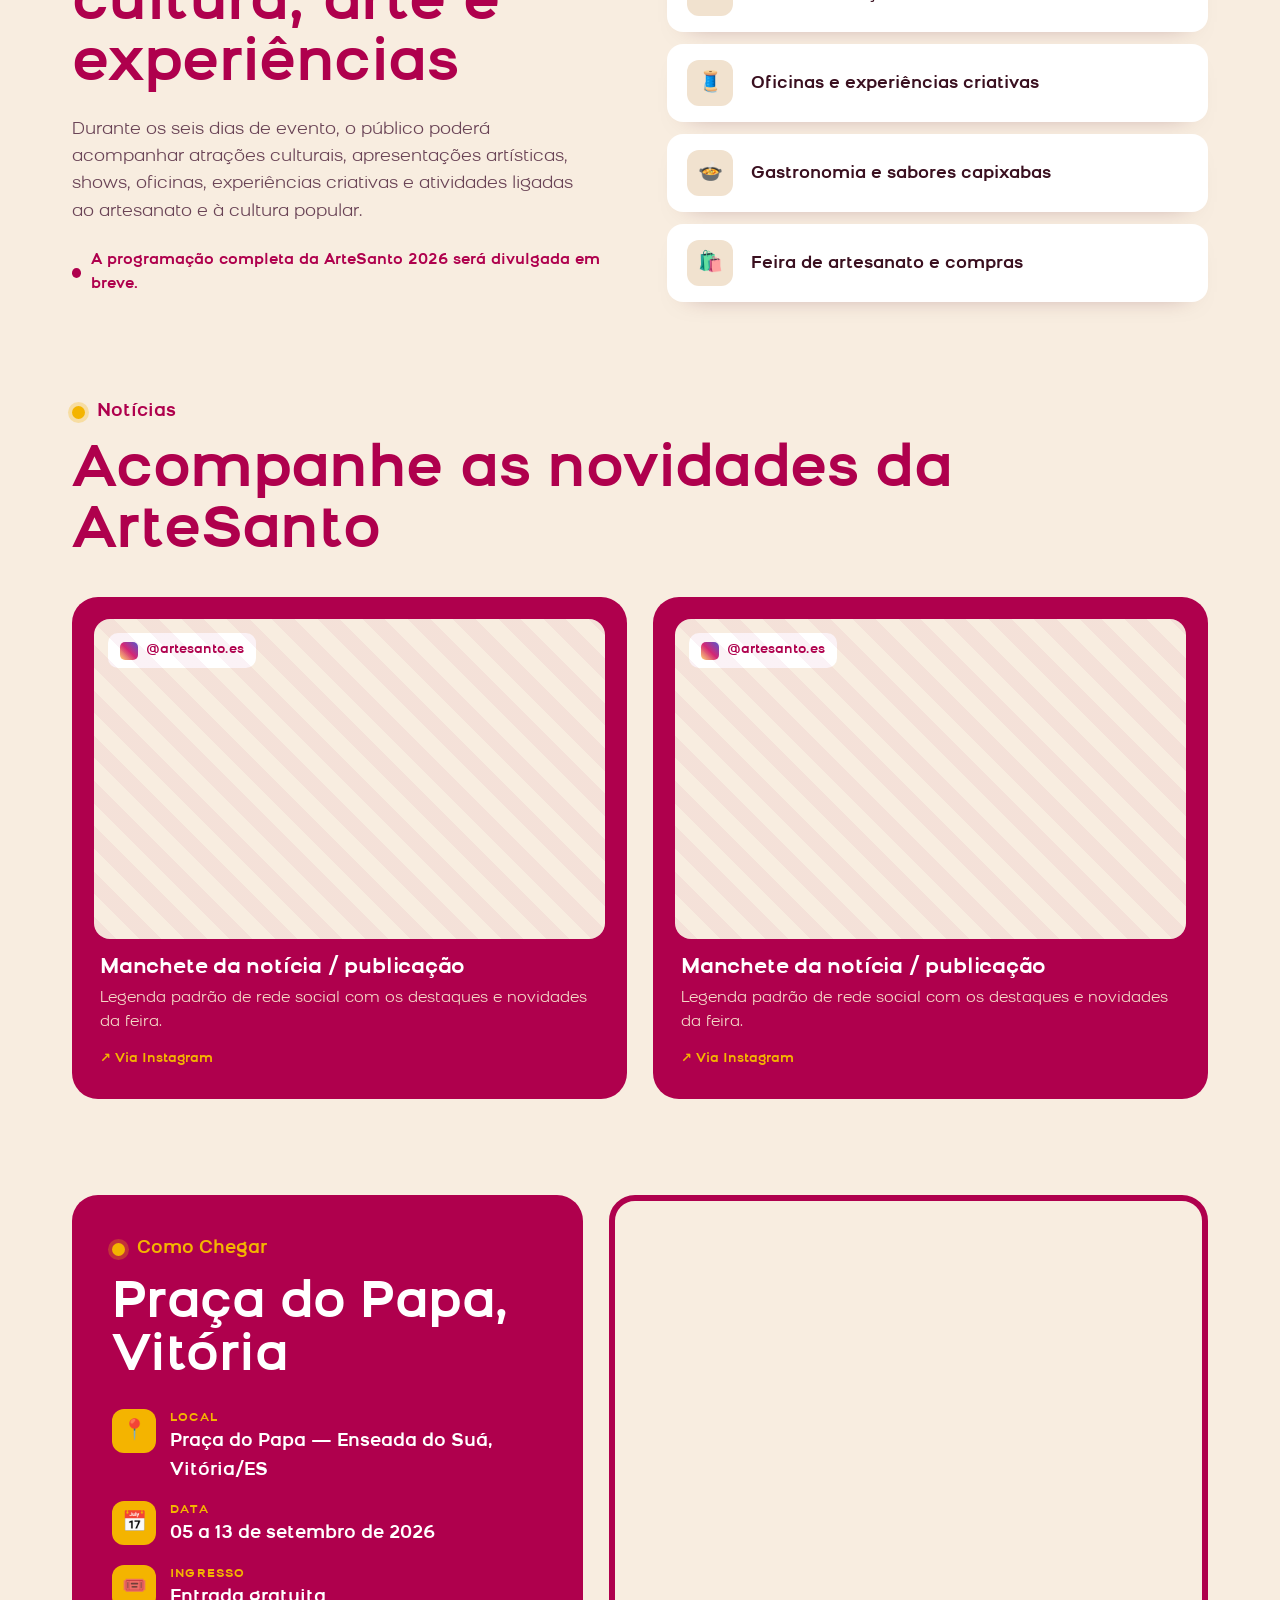
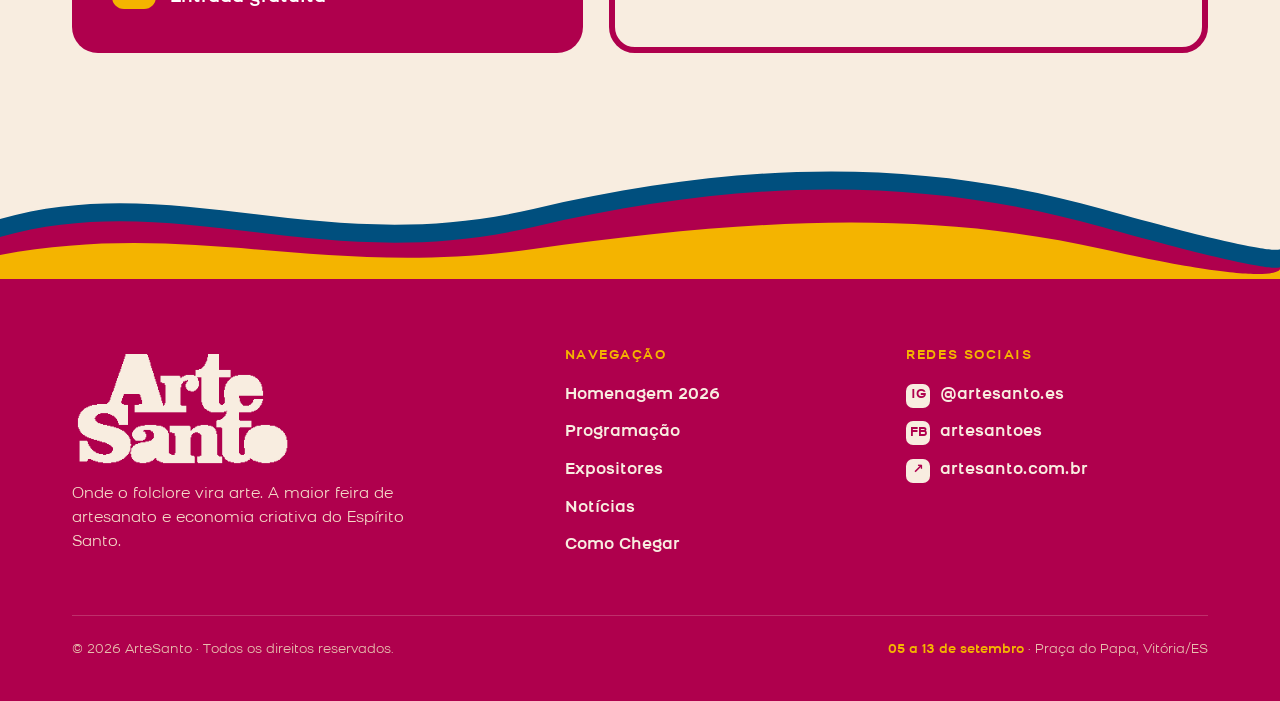
==== commit 6e9a3ae3: "Adiciona botao Manual do Expositor no header e no menu mobile Co-Authored-By: Claude Fable 5 <norepl" ====
--- a/index.html
+++ b/index.html
@@ -38,6 +38,7 @@
         <a href="#expositores">Expositores</a>
         <a href="#noticias">Notícias</a>
         <a href="#chegar">Como Chegar</a>
+        <a class="manual" href="pdf/AS26_Manual_Expositor.pdf" target="_blank" rel="noopener">Manual do Expositor</a>
         <a class="free" href="#evento">Entrada Gratuita</a>
       </div>
     </nav>
@@ -391,6 +392,7 @@
     <a href="#expositores">Expositores</a>
     <a href="#noticias">Notícias</a>
     <a href="#chegar">Como Chegar</a>
+    <a class="manual" href="pdf/AS26_Manual_Expositor.pdf" target="_blank" rel="noopener">Manual do Expositor</a>
   </div>
 
   <!-- modal do concurso (inscrição x regulamento) -->
--- a/css/styles.css
+++ b/css/styles.css
@@ -168,7 +168,9 @@
 .menu {
   display: flex;
   align-items: center;
-  gap: 34px;
+  flex-wrap: wrap;
+  justify-content: center;
+  gap: 18px 34px;
   font-family: var(--display);
   font-weight: 600;
   font-size: 16px;
@@ -211,6 +213,26 @@
 
 .menu .free::after {
   display: none
+}
+
+.menu .manual {
+  background: var(--blue);
+  color: var(--cream);
+  padding: 10px 20px;
+  border-radius: 999px;
+  font-weight: 700;
+  font-size: 14px;
+  letter-spacing: .02em;
+  white-space: nowrap;
+  line-height: 1
+}
+
+.menu .manual::after {
+  display: none
+}
+
+.menu .manual:hover {
+  background: var(--magenta)
 }
 
 .burger {
@@ -1366,6 +1388,10 @@
   font-size: 30px;
   padding: 10px 0;
   border-bottom: 1px solid rgba(248, 237, 224, .16)
+}
+
+.mobile-menu .manual {
+  color: var(--yellow)
 }
 
 .mobile-menu .close {
--- a/css/styles.css
+++ b/css/styles.css
@@ -168,7 +168,9 @@
 .menu {
   display: flex;
   align-items: center;
-  gap: 34px;
+  flex-wrap: wrap;
+  justify-content: center;
+  gap: 18px 34px;
   font-family: var(--display);
   font-weight: 600;
   font-size: 16px;
@@ -211,6 +213,26 @@
 
 .menu .free::after {
   display: none
+}
+
+.menu .manual {
+  background: var(--blue);
+  color: var(--cream);
+  padding: 10px 20px;
+  border-radius: 999px;
+  font-weight: 700;
+  font-size: 14px;
+  letter-spacing: .02em;
+  white-space: nowrap;
+  line-height: 1
+}
+
+.menu .manual::after {
+  display: none
+}
+
+.menu .manual:hover {
+  background: var(--magenta)
 }
 
 .burger {
@@ -1366,6 +1388,10 @@
   font-size: 30px;
   padding: 10px 0;
   border-bottom: 1px solid rgba(248, 237, 224, .16)
+}
+
+.mobile-menu .manual {
+  color: var(--yellow)
 }
 
 .mobile-menu .close {
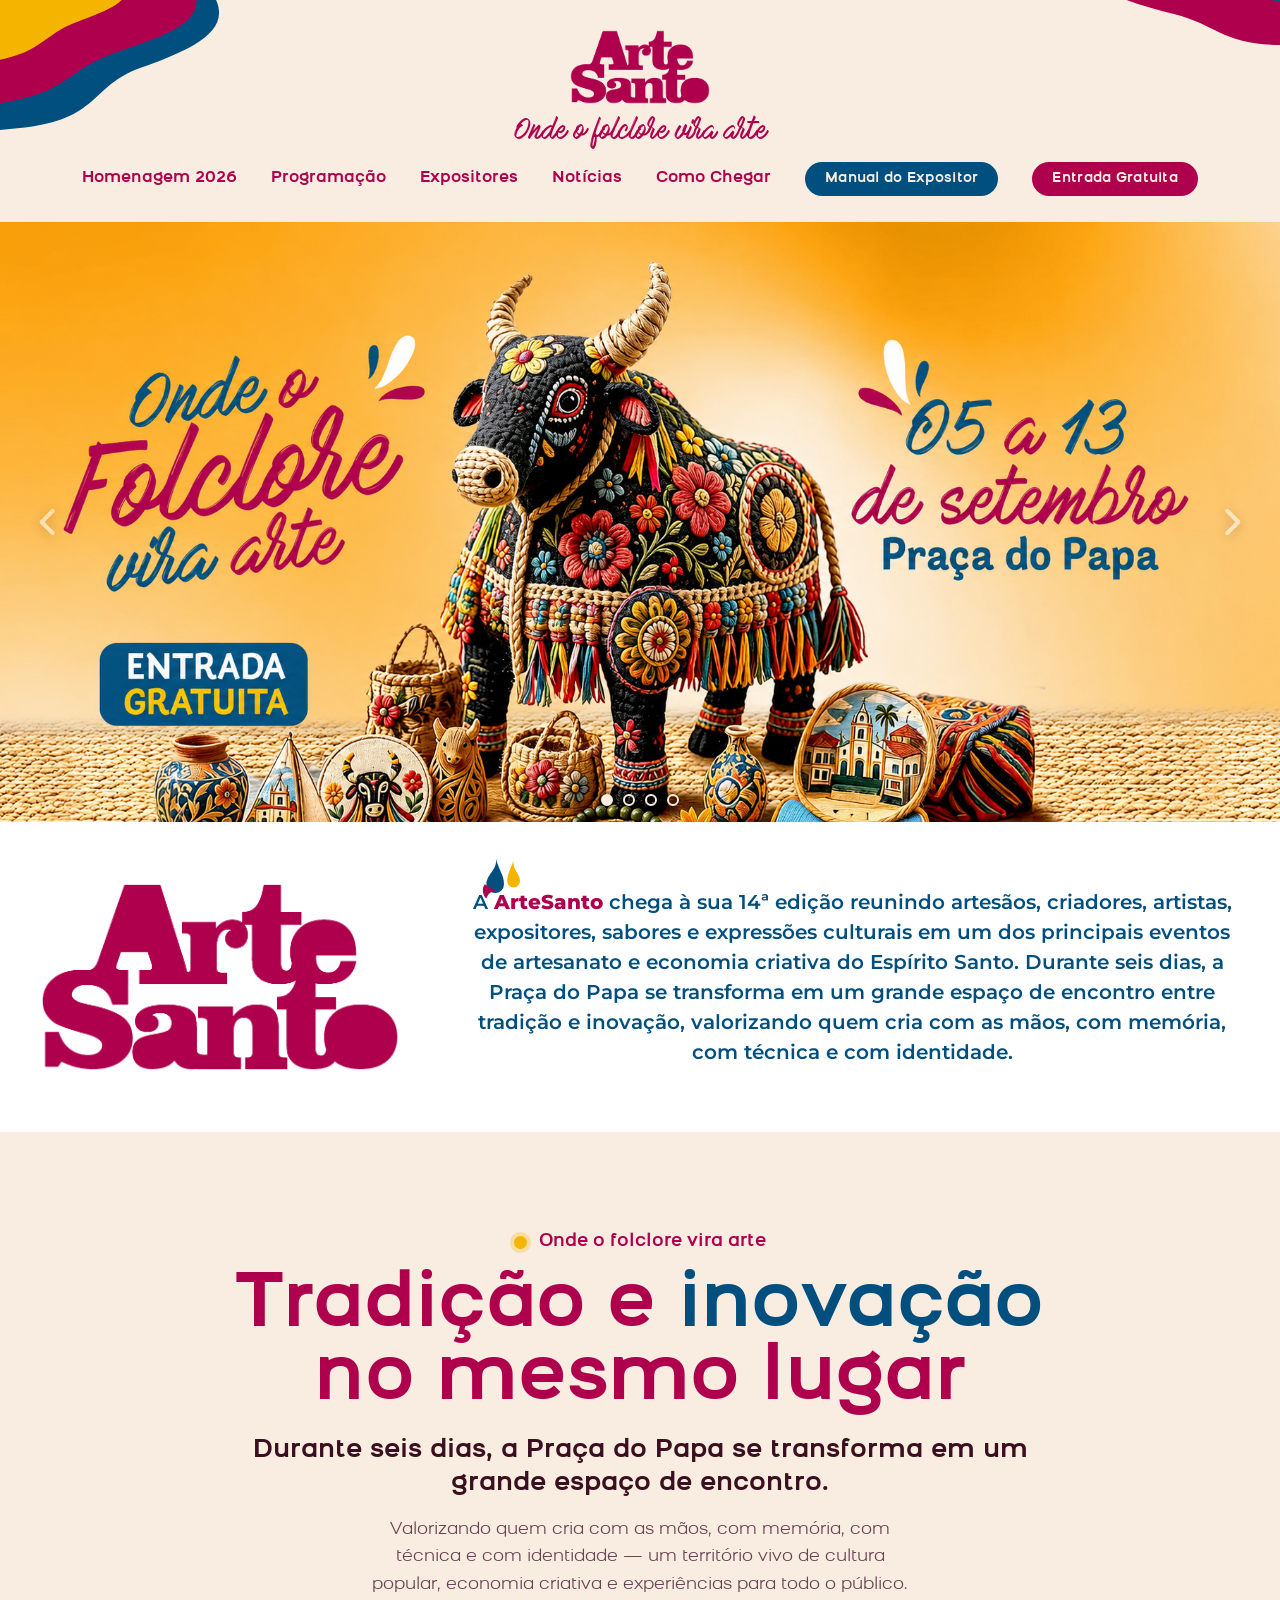
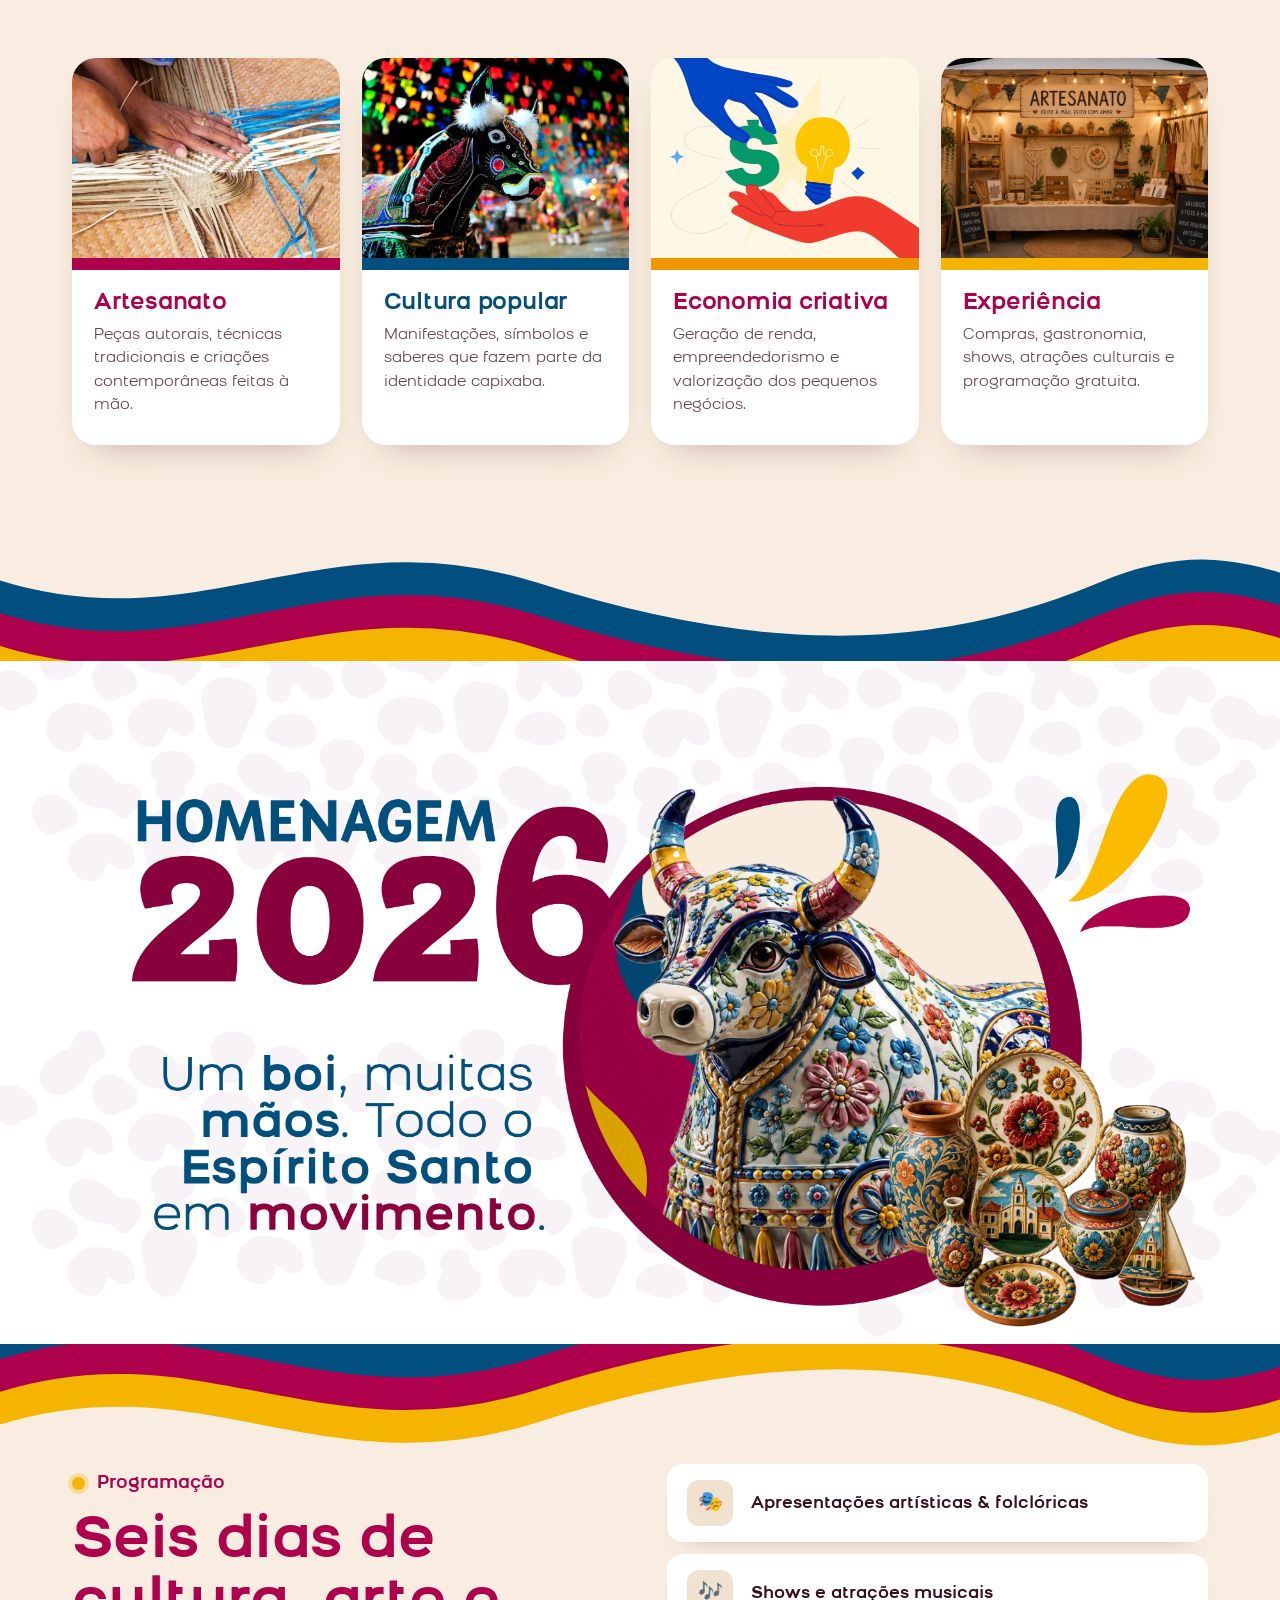
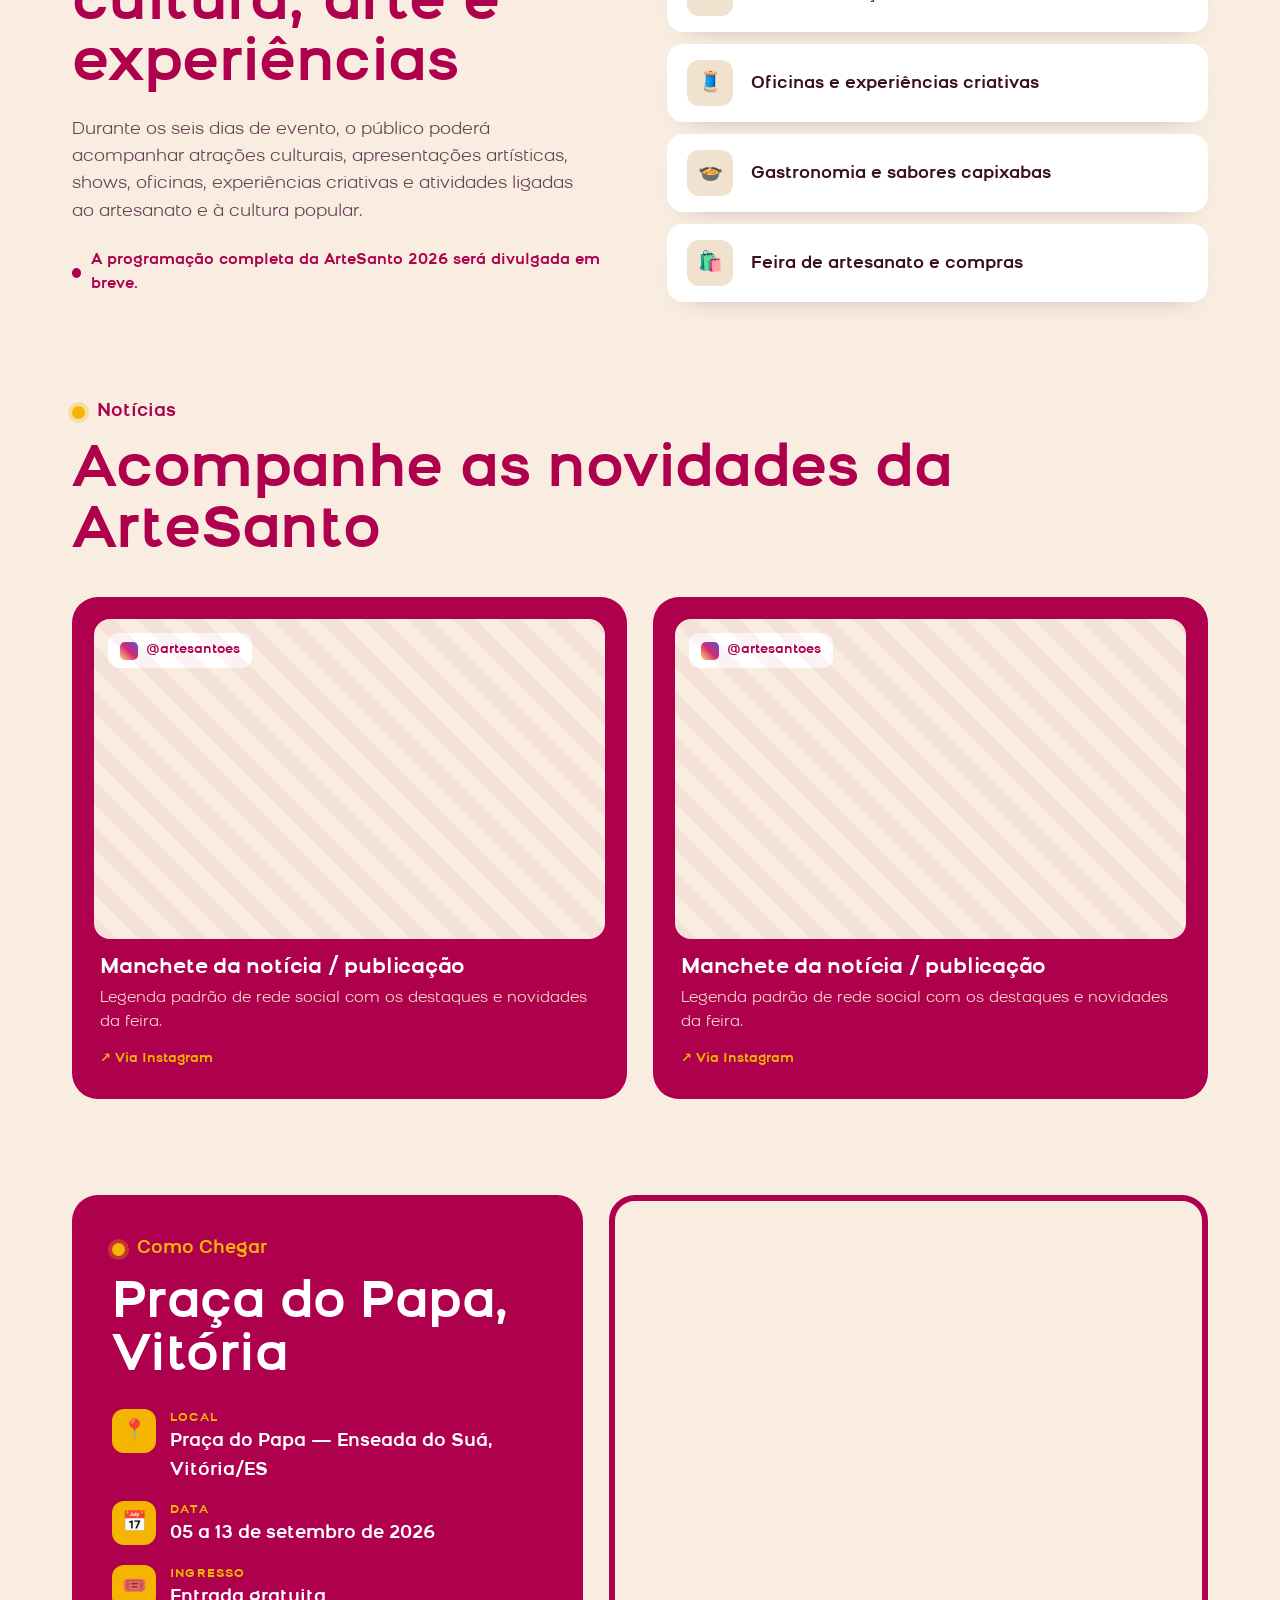
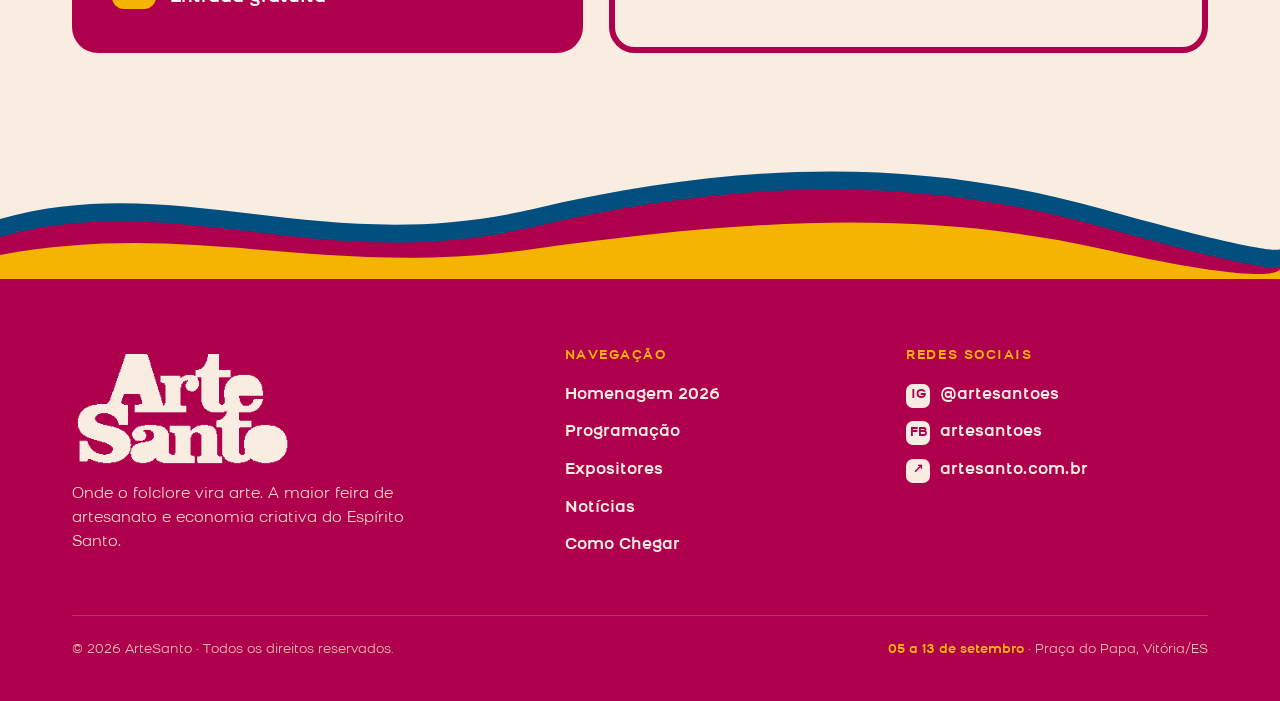
==== commit 60530b23: "Adiciona links reais do Instagram e Facebook e corrige handle @artesantoes Co-Authored-By: Claude Fa" ====
--- a/index.html
+++ b/index.html
@@ -283,7 +283,7 @@
         <article class="news-card reveal d1">
           <a class="card-link" href="https://www.instagram.com/p/DZfsk6Zj7_R/" target="_blank" rel="noopener">
             <div class="ph">
-              <div class="ig"><span class="glyph"></span> @artesanto.es</div>
+              <div class="ig"><span class="glyph"></span> @artesantoes</div>
             </div>
             <div class="b">
               <h3>Manchete da notícia / publicação</h3>
@@ -295,7 +295,7 @@
         <article class="news-card reveal d2">
           <a class="card-link" href="https://www.instagram.com/p/DWGouVnjpbp/" target="_blank" rel="noopener">
             <div class="ph">
-              <div class="ig"><span class="glyph"></span> @artesanto.es</div>
+              <div class="ig"><span class="glyph"></span> @artesantoes</div>
             </div>
             <div class="b">
               <h3>Manchete da notícia / publicação</h3>
@@ -372,8 +372,8 @@
         </div>
         <div class="foot-col foot-social reveal d2">
           <h4>Redes sociais</h4>
-          <a href="#"><span class="g">IG</span> @artesanto.es</a>
-          <a href="#"><span class="g">FB</span> artesantoes</a>
+          <a href="https://www.instagram.com/artesantoes/" target="_blank" rel="noopener"><span class="g">IG</span> @artesantoes</a>
+          <a href="https://www.facebook.com/artesantoes" target="_blank" rel="noopener"><span class="g">FB</span> artesantoes</a>
           <a href="#"><span class="g">↗</span> artesanto.com.br</a>
         </div>
       </div>
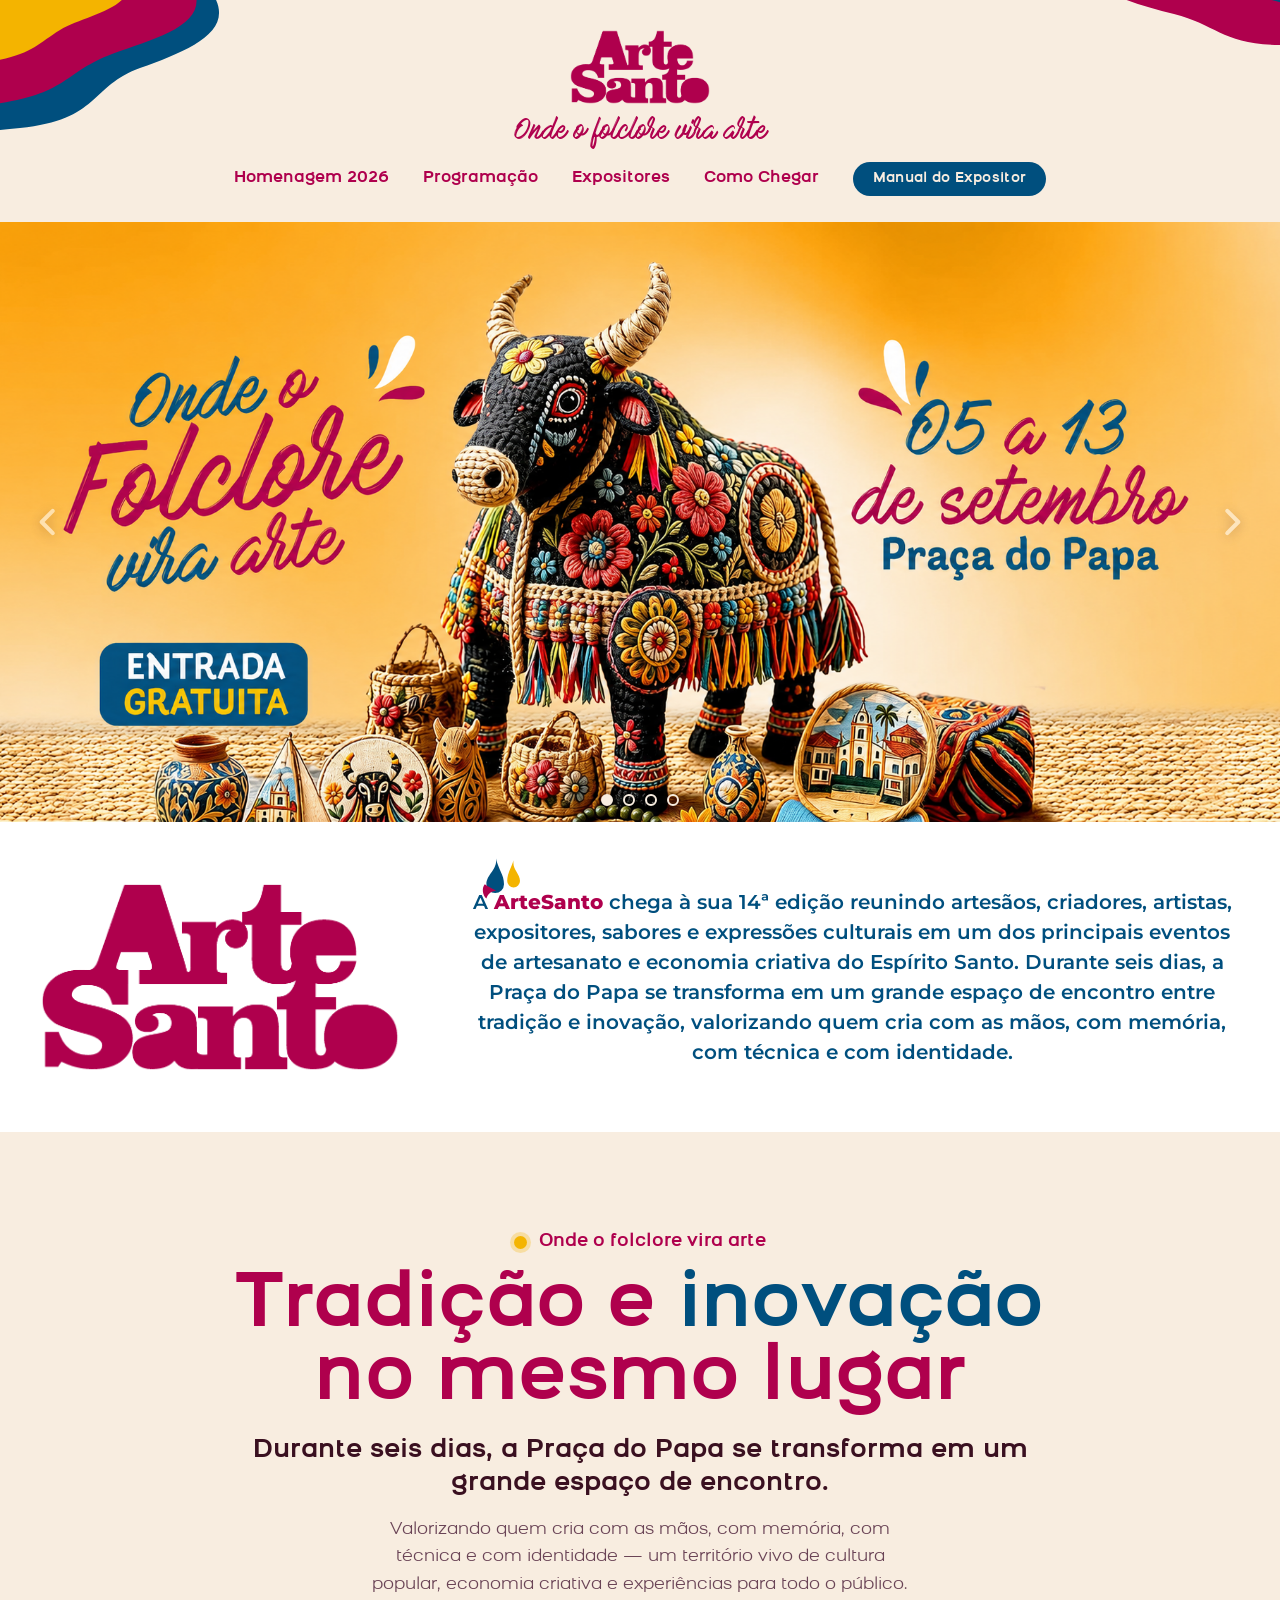
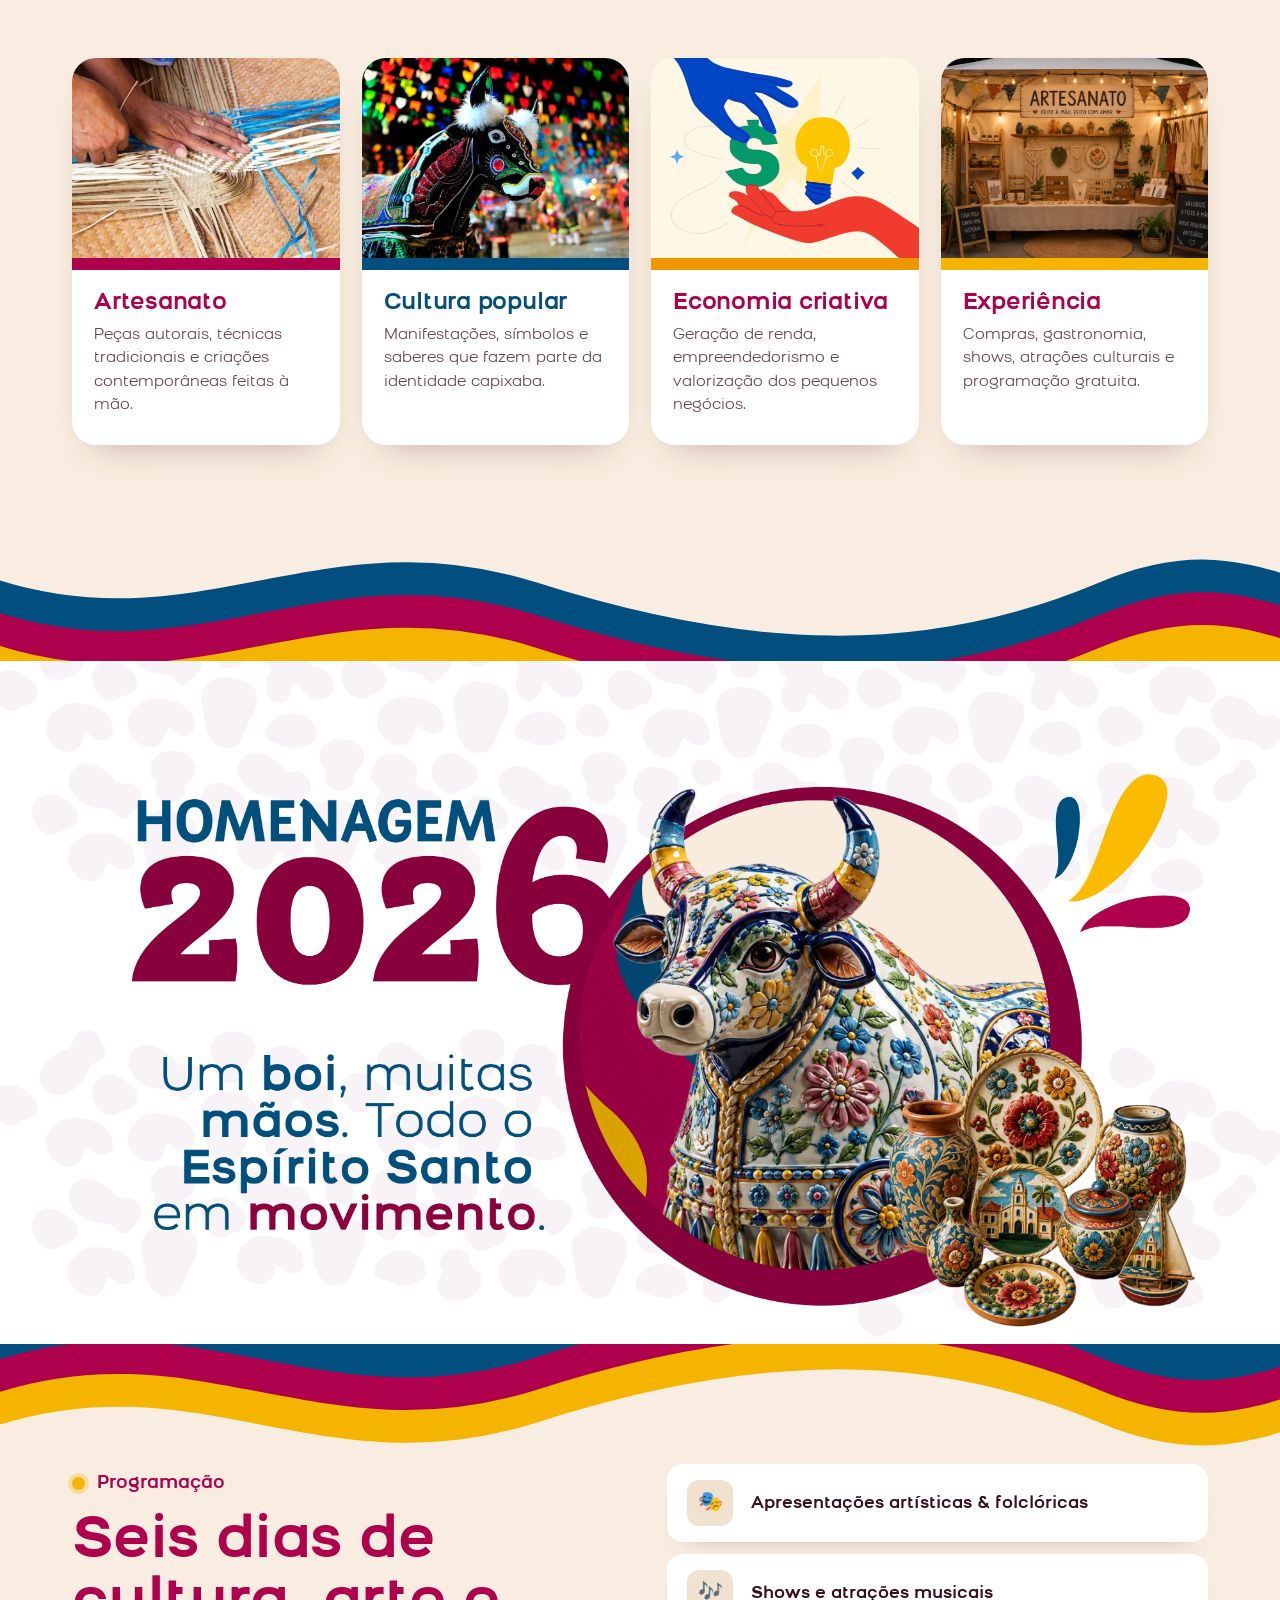
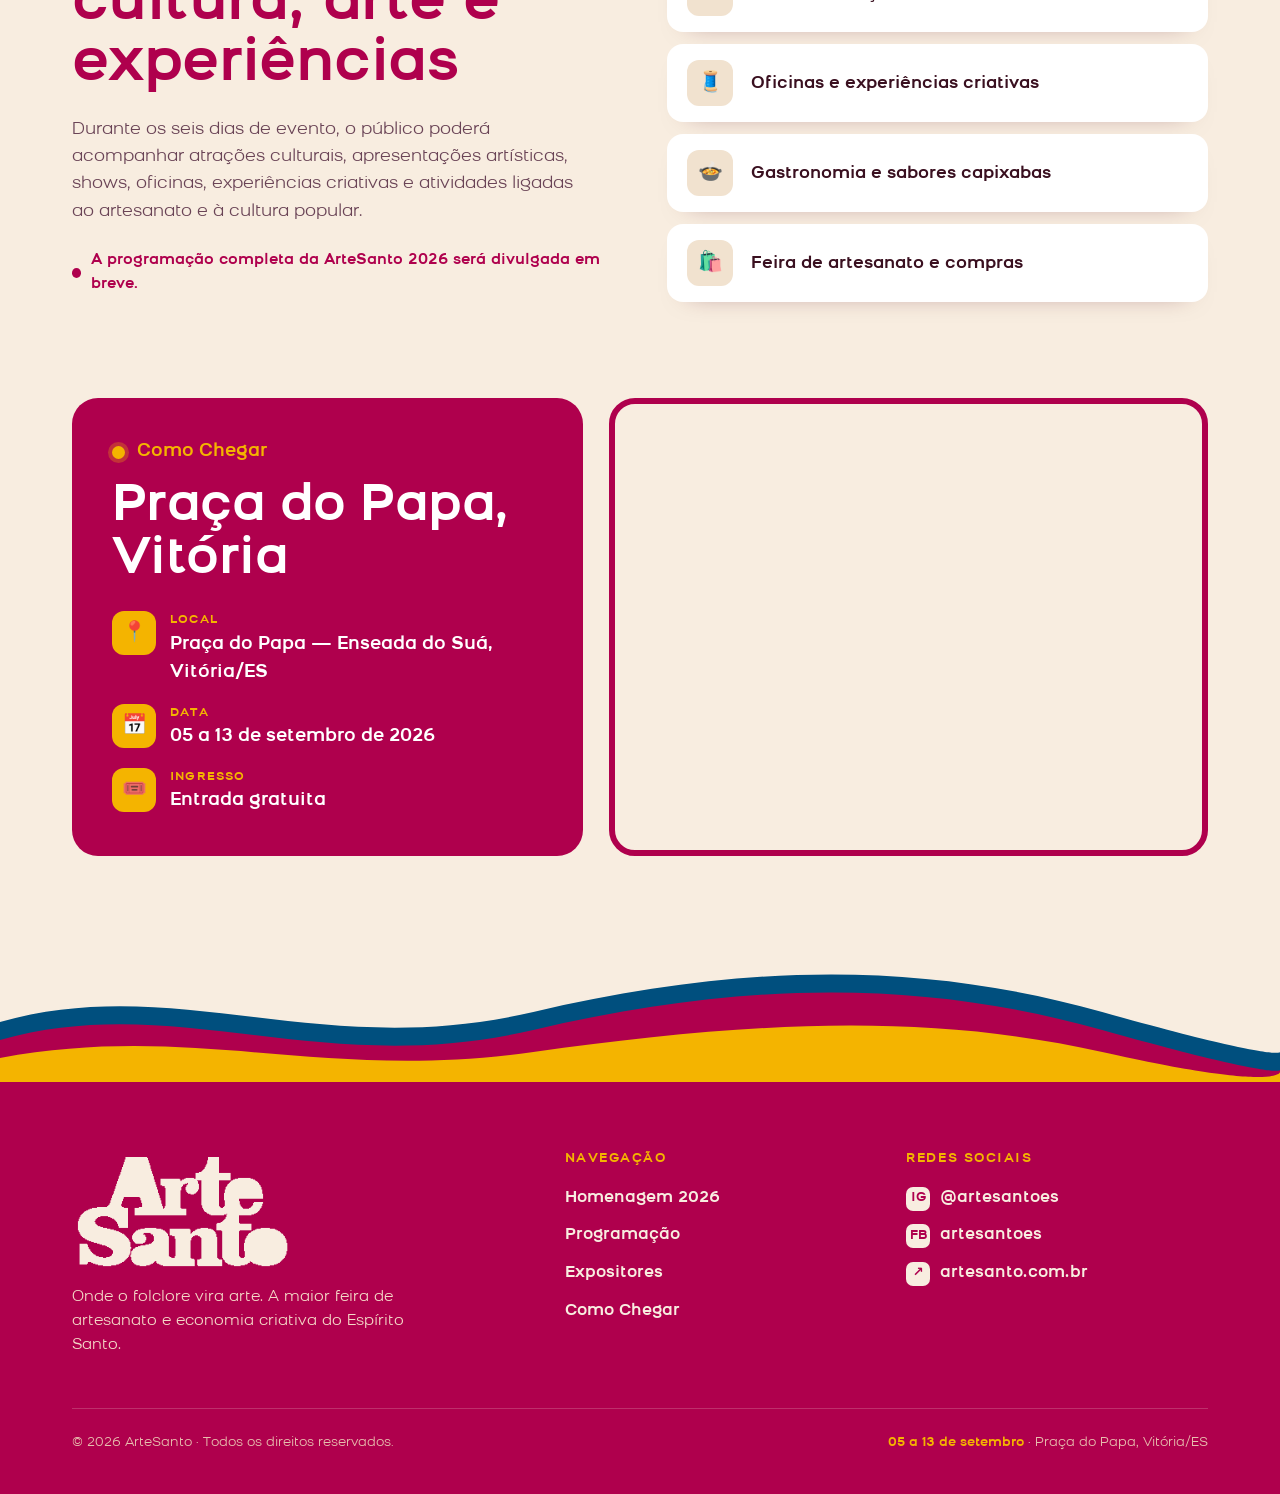
==== commit d82b3e8f: "Esconde temporariamente a secao de noticias e o botao Entrada Gratuita Co-Authored-By: Claude Fable " ====
--- a/index.html
+++ b/index.html
@@ -36,10 +36,10 @@
         <a href="#homenagem">Homenagem 2026</a>
         <a href="#programacao">Programação</a>
         <a href="#expositores">Expositores</a>
-        <a href="#noticias">Notícias</a>
+        <a href="#noticias" style="display:none">Notícias</a>
         <a href="#chegar">Como Chegar</a>
         <a class="manual" href="pdf/AS26_Manual_Expositor.pdf" target="_blank" rel="noopener">Manual do Expositor</a>
-        <a class="free" href="#evento">Entrada Gratuita</a>
+        <a class="free" href="#evento" style="display:none">Entrada Gratuita</a>
       </div>
     </nav>
   </header>
@@ -273,7 +273,8 @@
   </section>
 
   <!-- ============ NOTÍCIAS ============ -->
-  <section class="band cream" id="noticias" style="padding-top:0">
+  <!-- seção oculta temporariamente: remover display:none para reexibir -->
+  <section class="band cream" id="noticias" style="padding-top:0;display:none">
     <div class="wrap">
       <div class="news-head reveal">
         <div class="section-eyebrow"><span class="pin"></span>Notícias</div>
@@ -367,7 +368,7 @@
           <a href="#homenagem">Homenagem 2026</a>
           <a href="#programacao">Programação</a>
           <a href="#expositores">Expositores</a>
-          <a href="#noticias">Notícias</a>
+          <a href="#noticias" style="display:none">Notícias</a>
           <a href="#chegar">Como Chegar</a>
         </div>
         <div class="foot-col foot-social reveal d2">
@@ -390,7 +391,7 @@
     <a href="#homenagem">Homenagem 2026</a>
     <a href="#programacao">Programação</a>
     <a href="#expositores">Expositores</a>
-    <a href="#noticias">Notícias</a>
+    <a href="#noticias" style="display:none">Notícias</a>
     <a href="#chegar">Como Chegar</a>
     <a class="manual" href="pdf/AS26_Manual_Expositor.pdf" target="_blank" rel="noopener">Manual do Expositor</a>
   </div>
